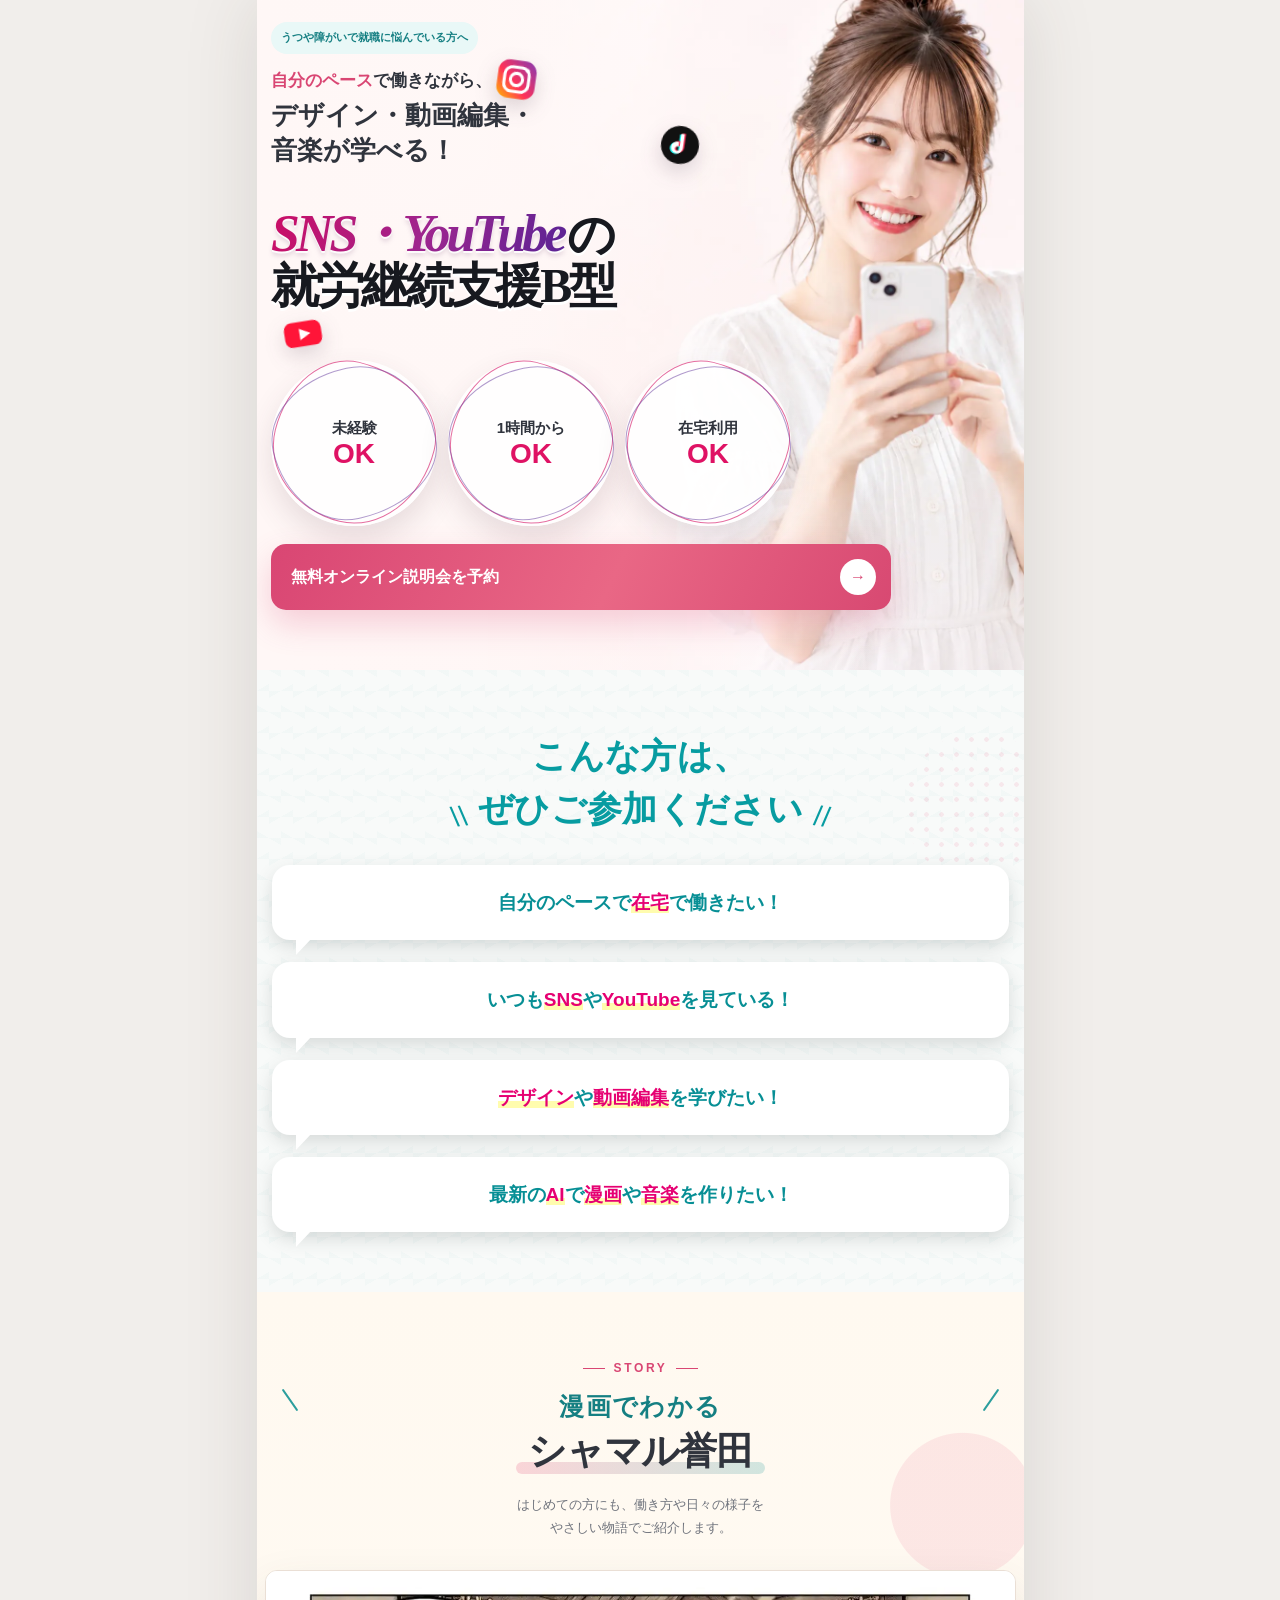
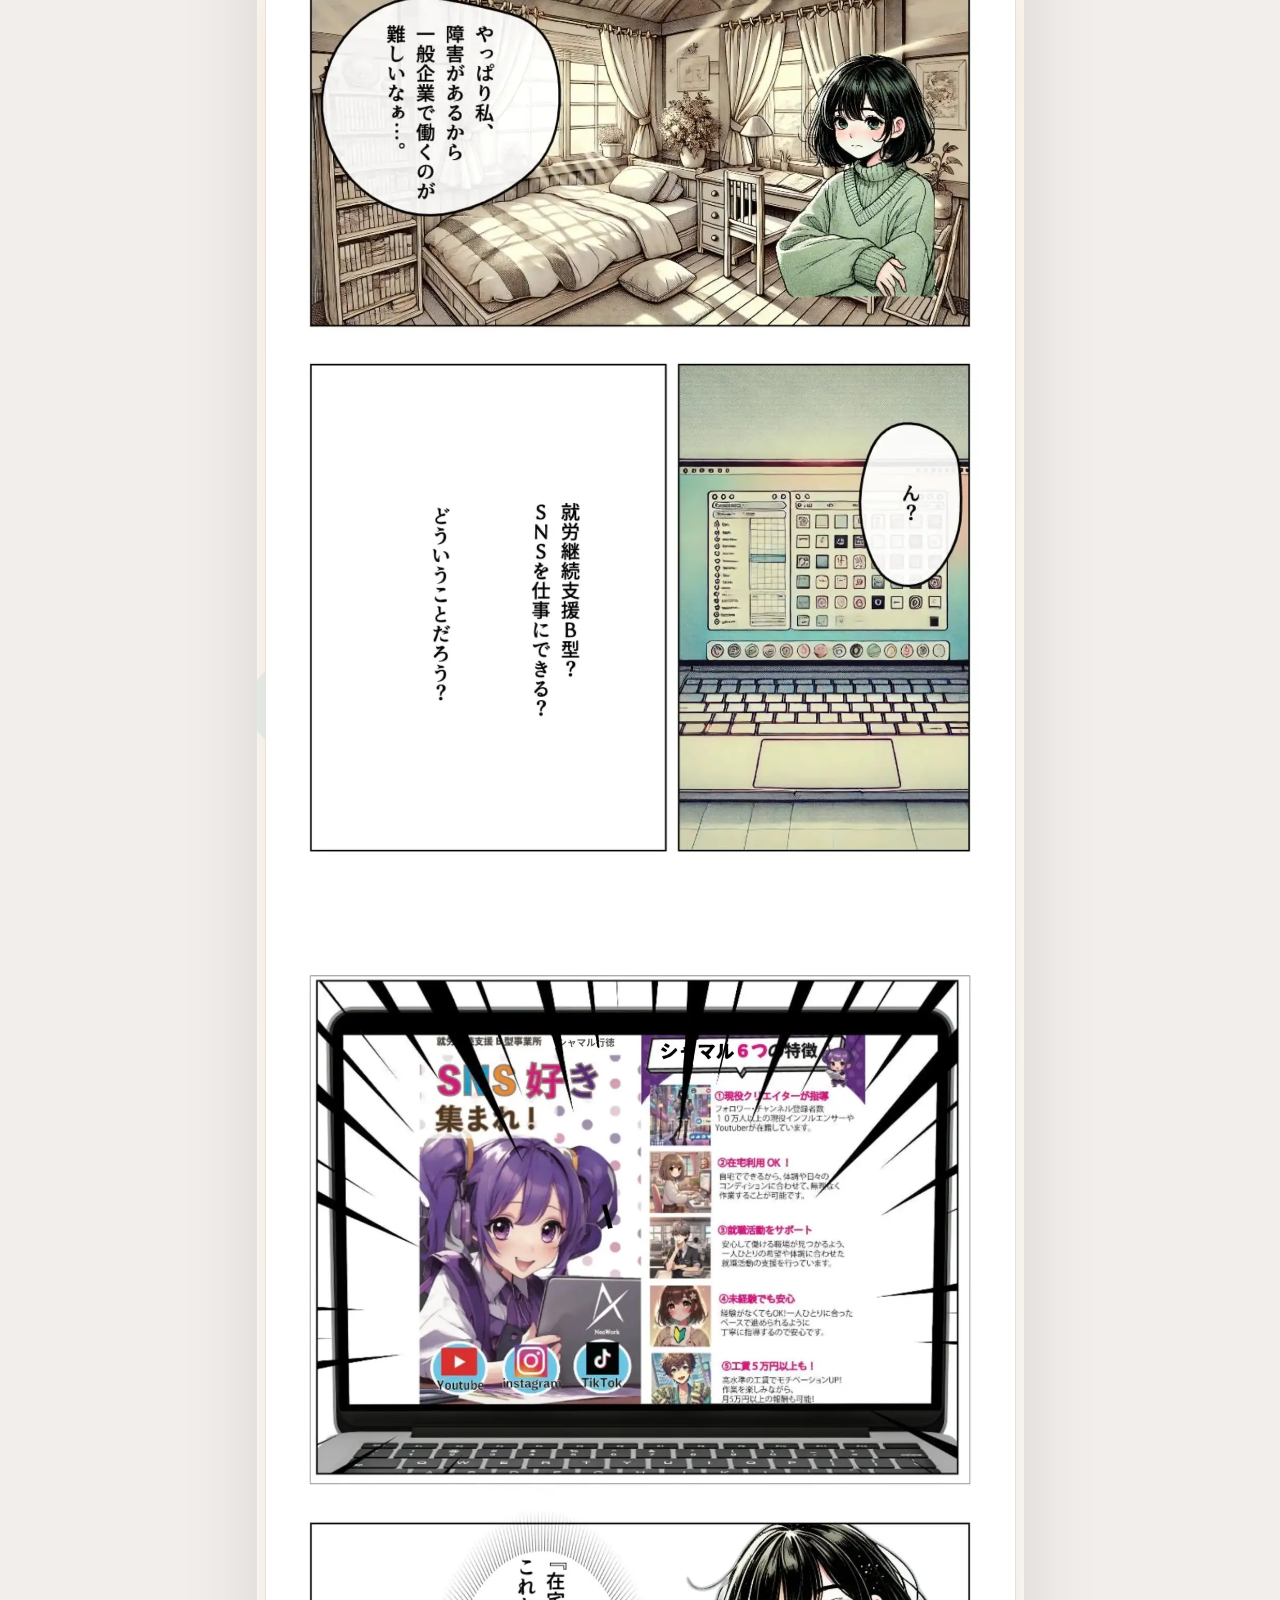
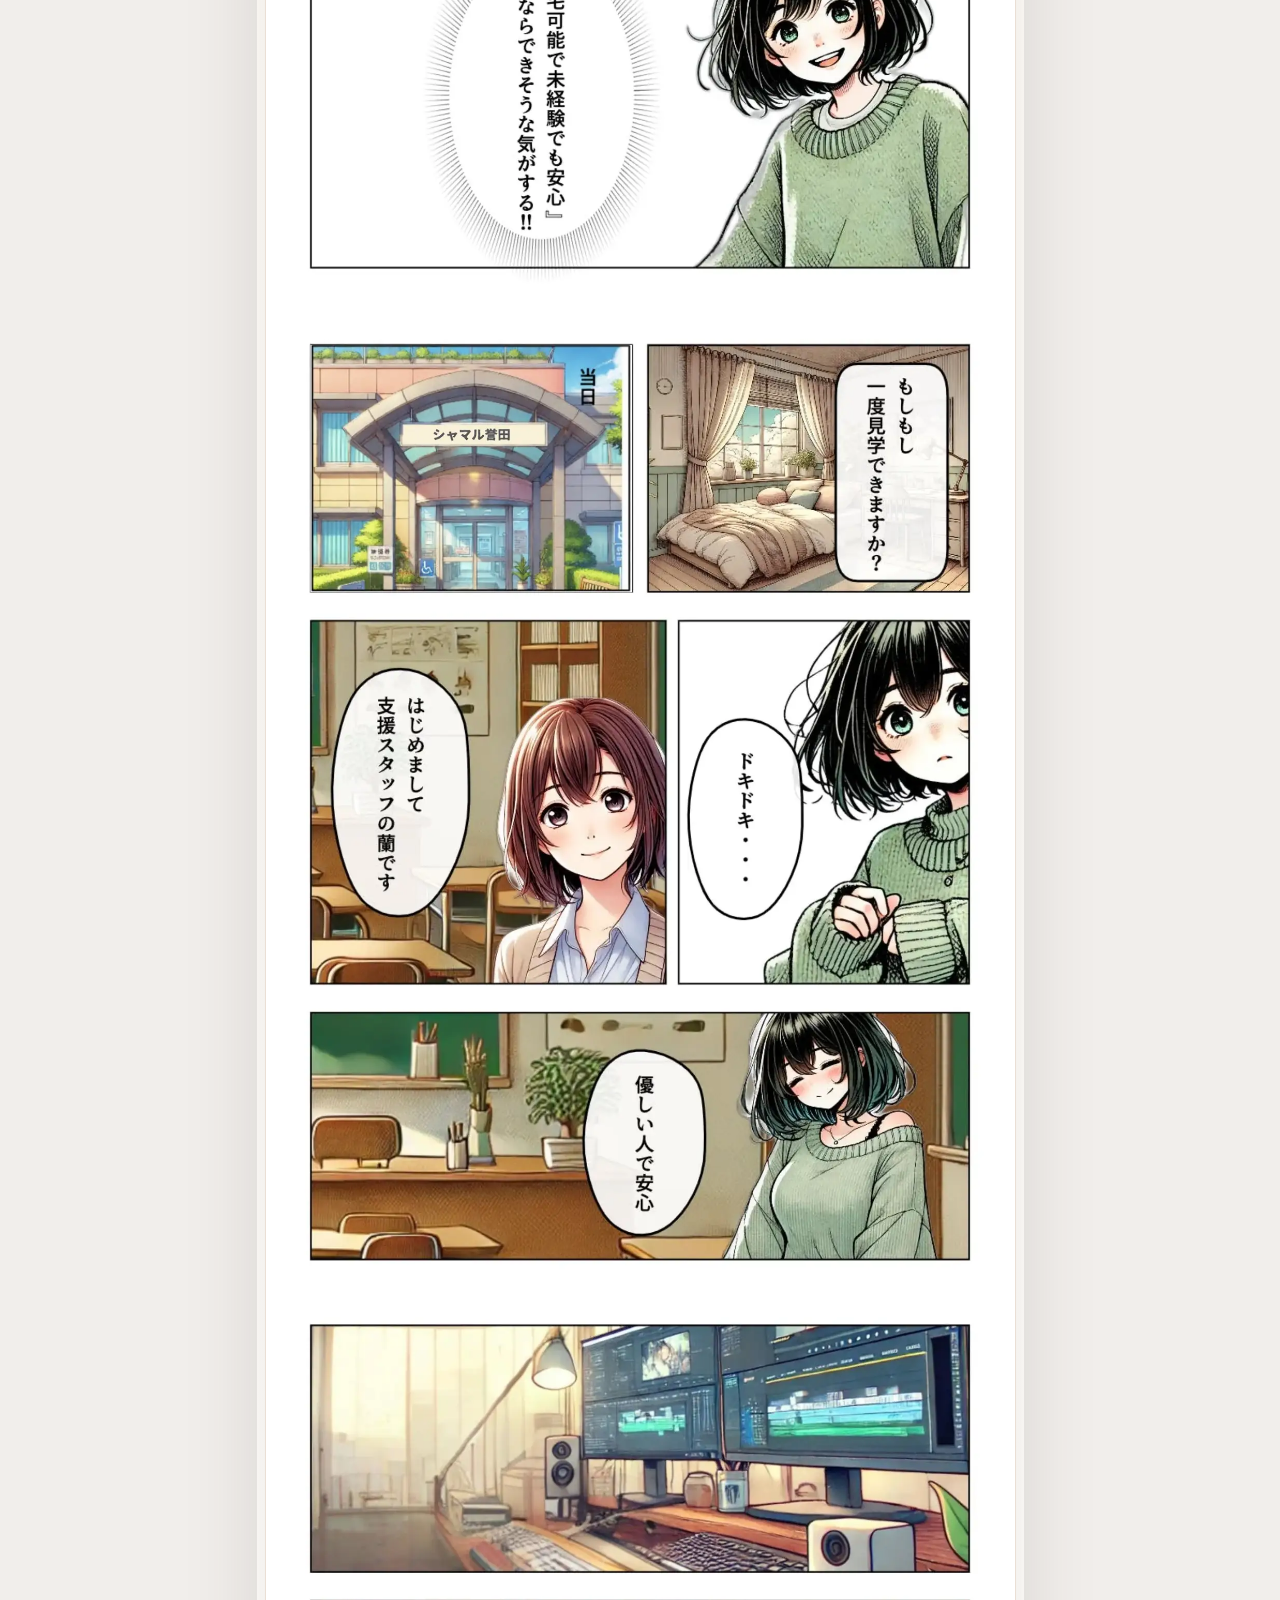
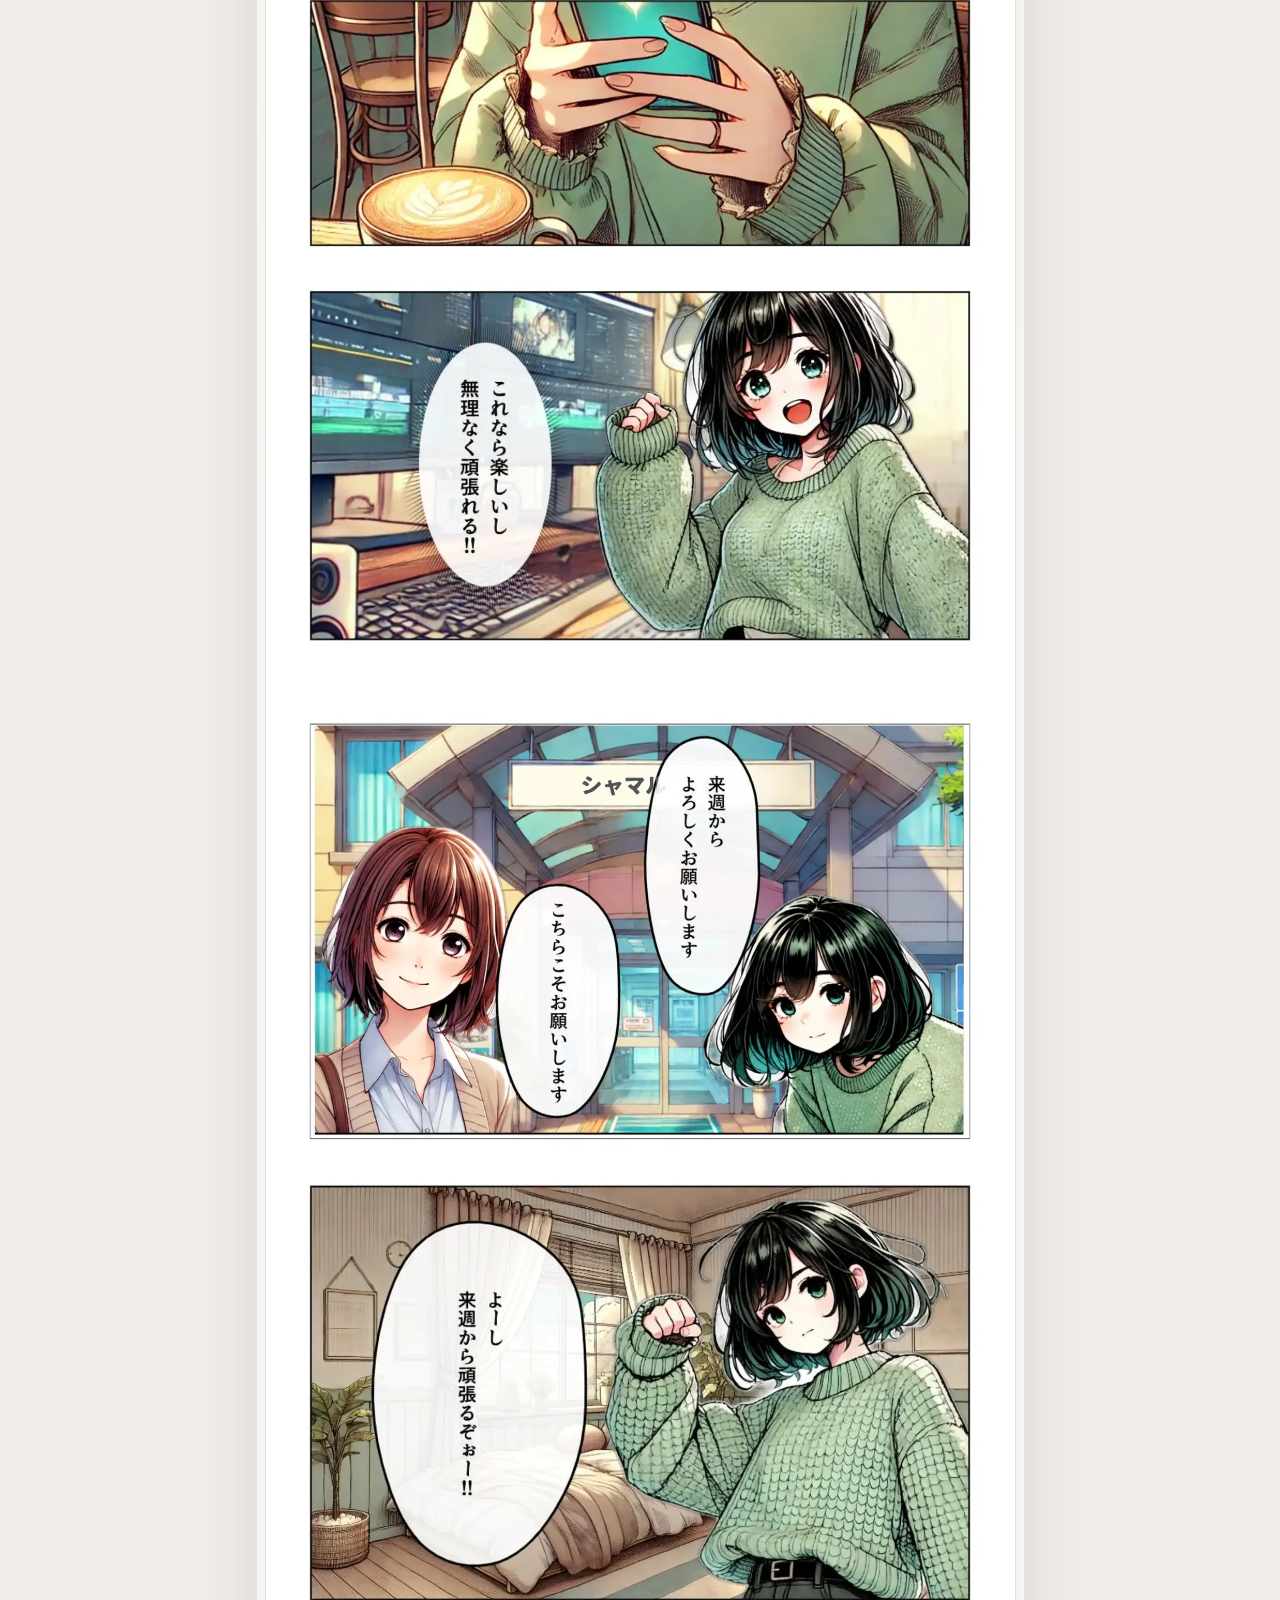
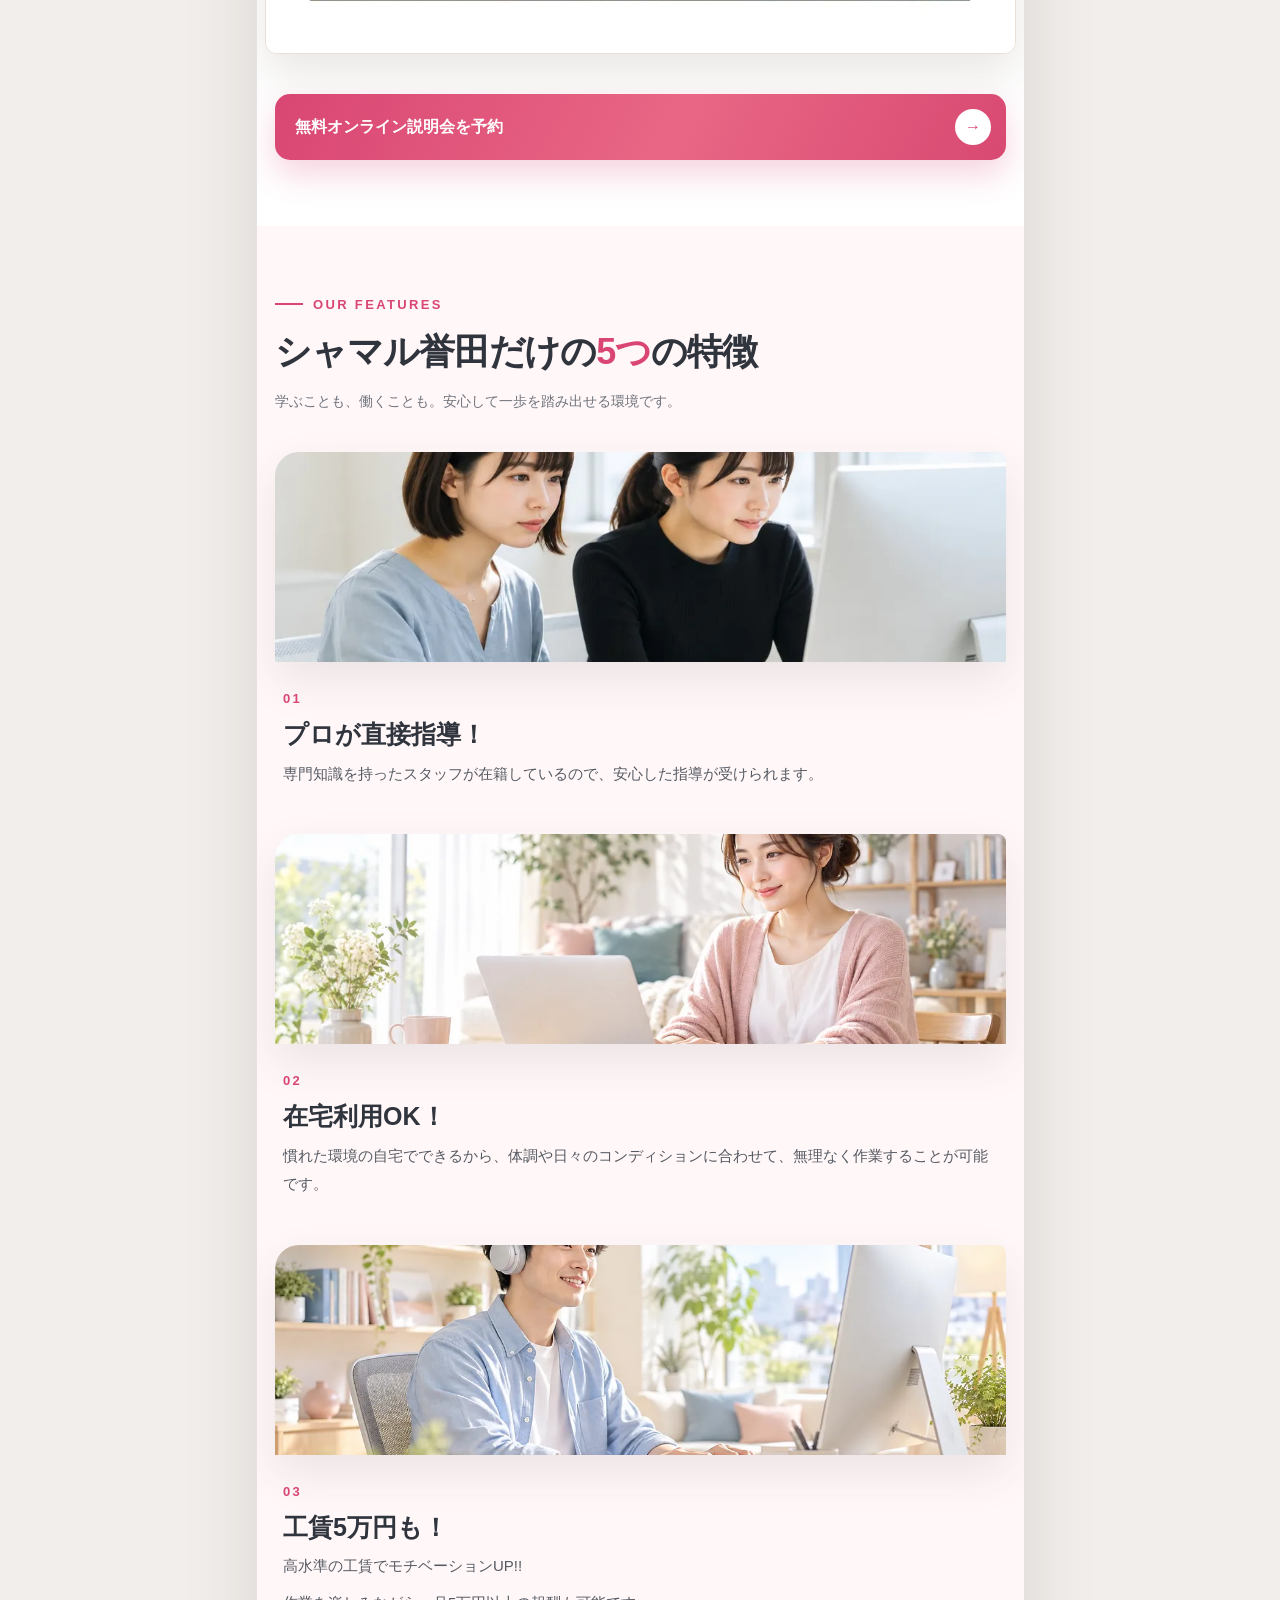
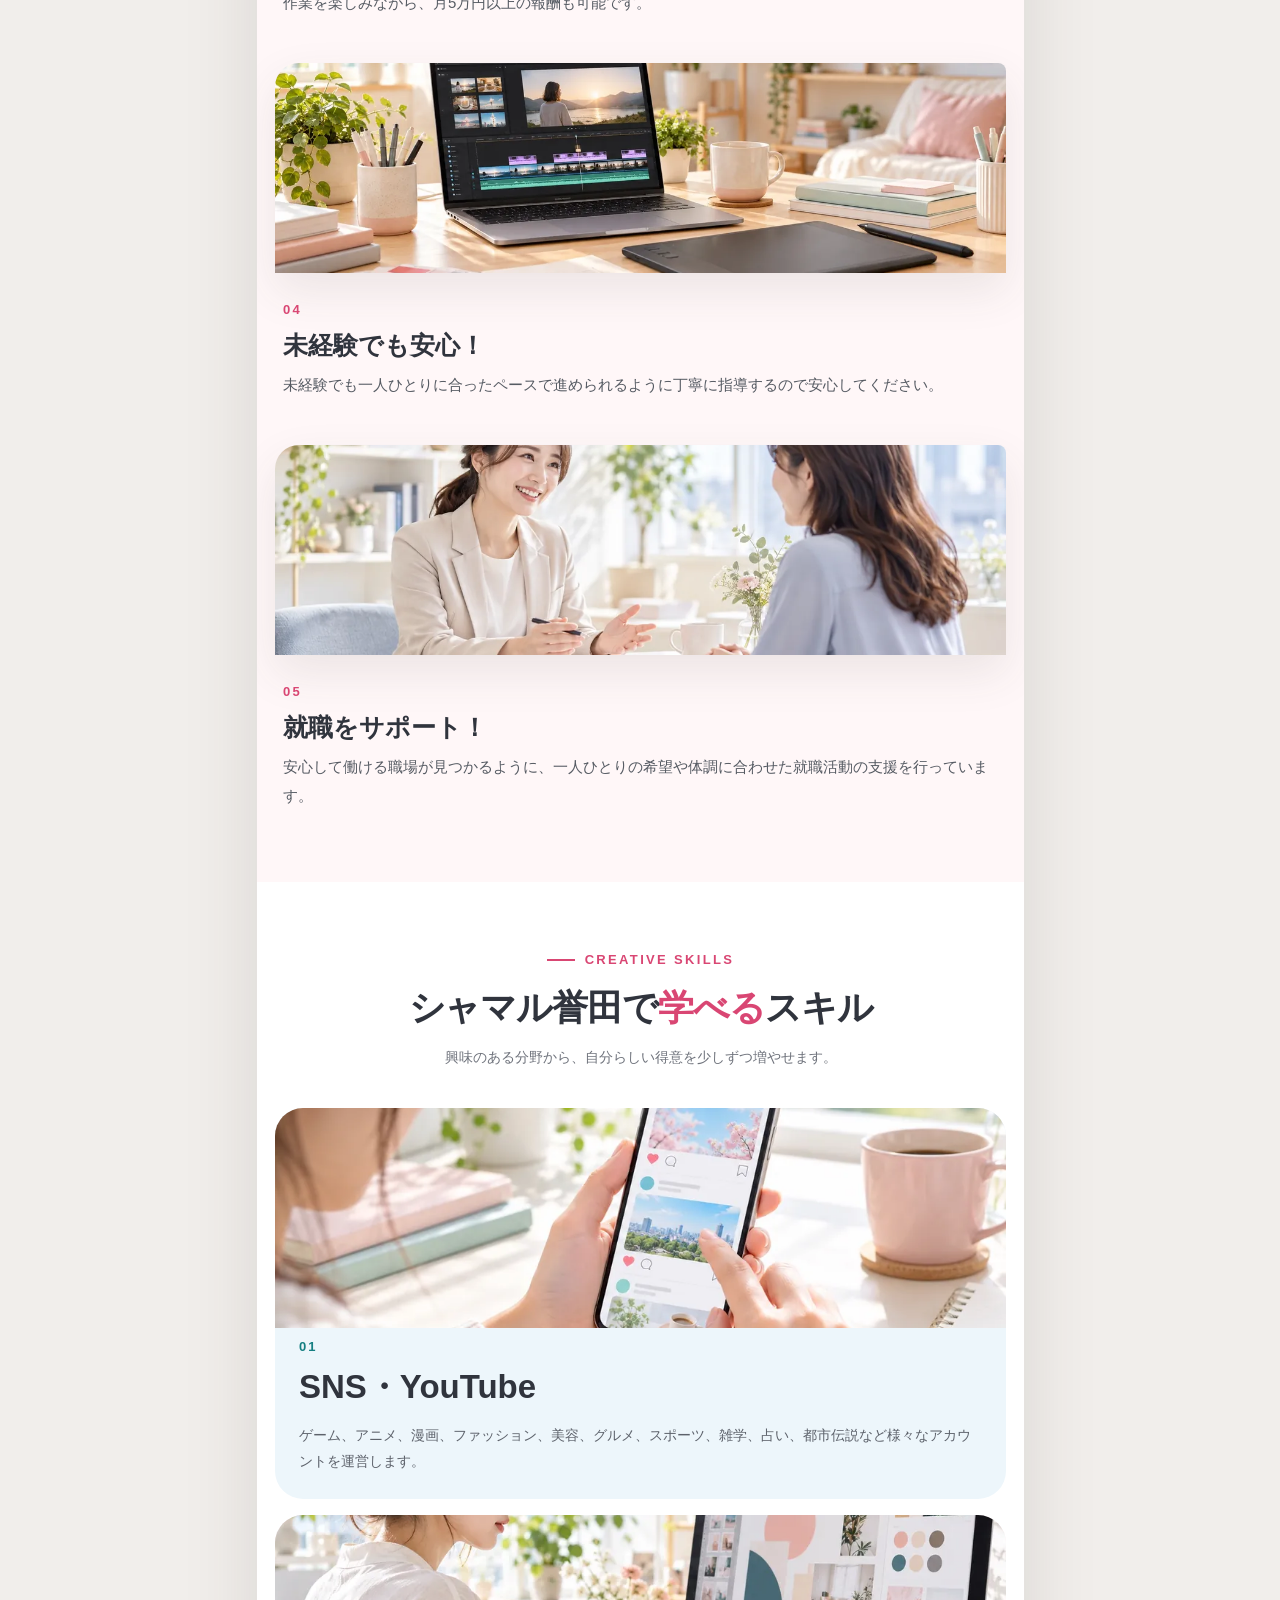
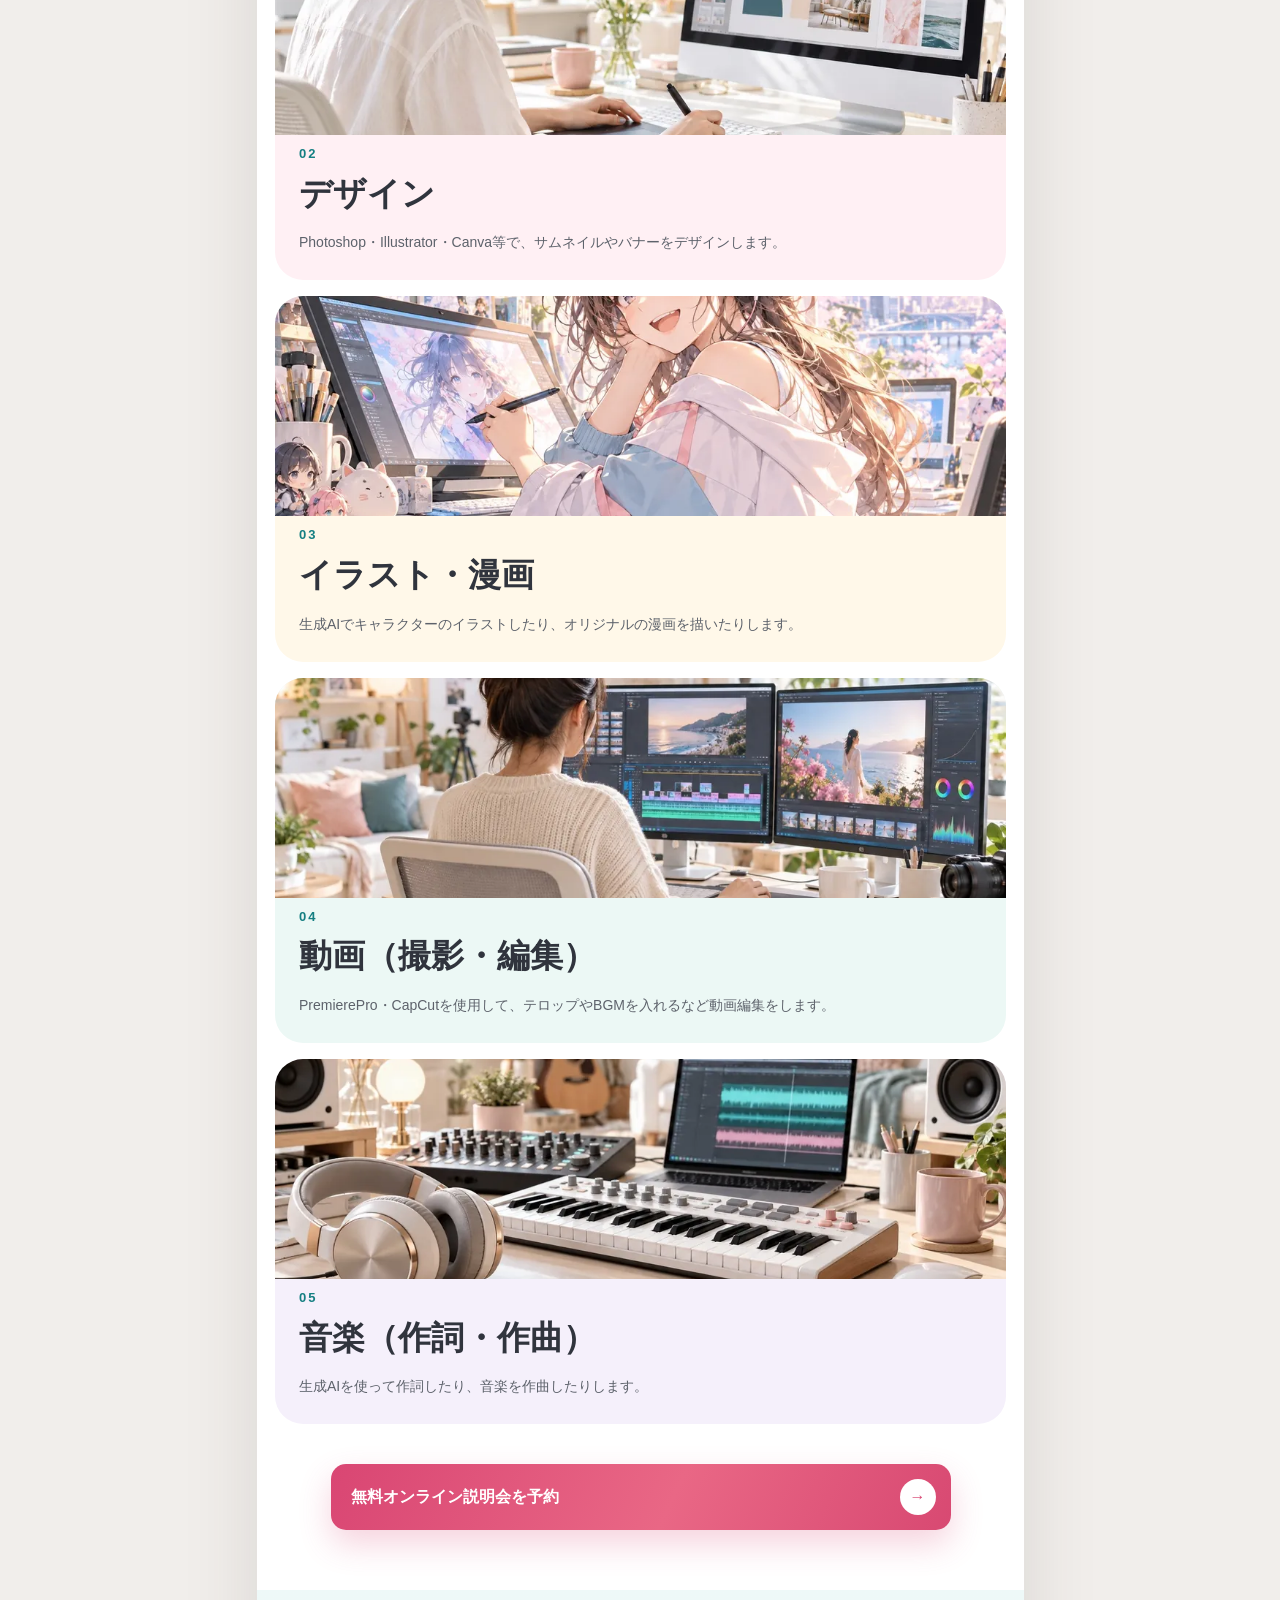
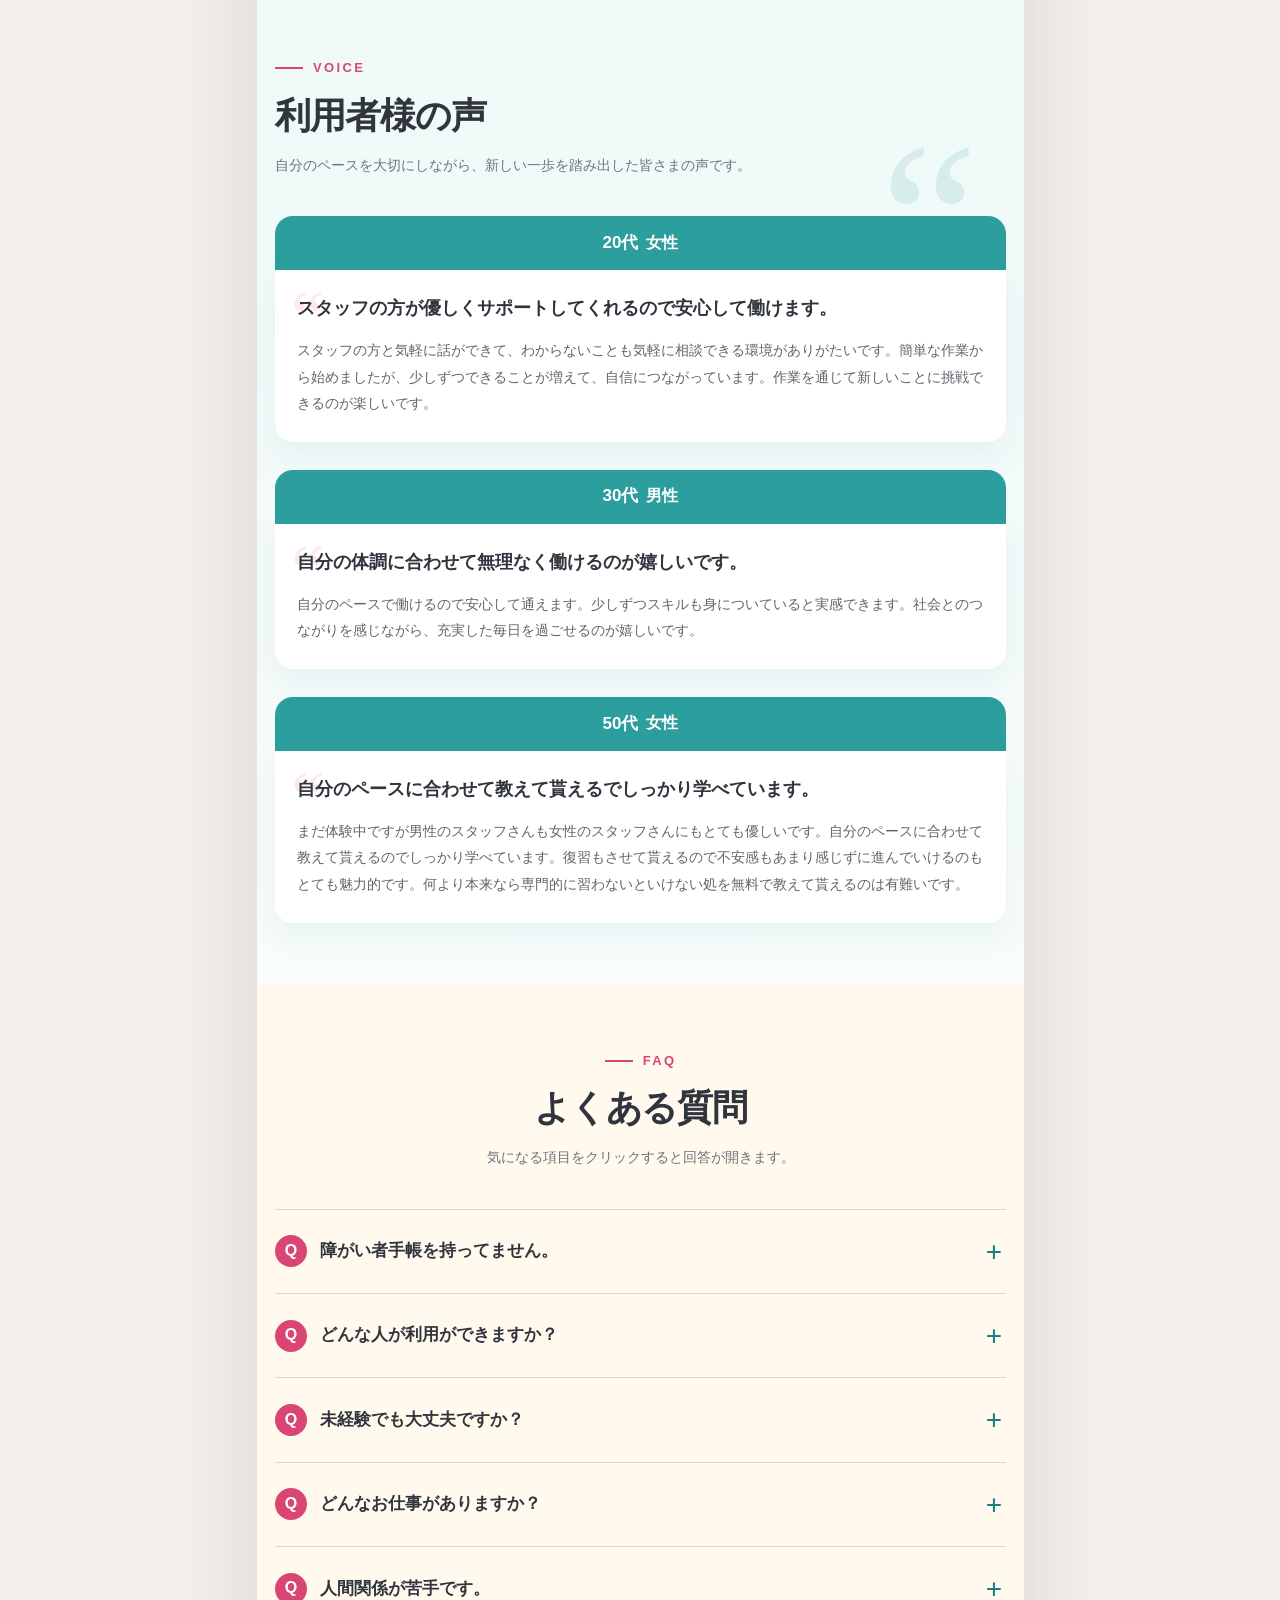
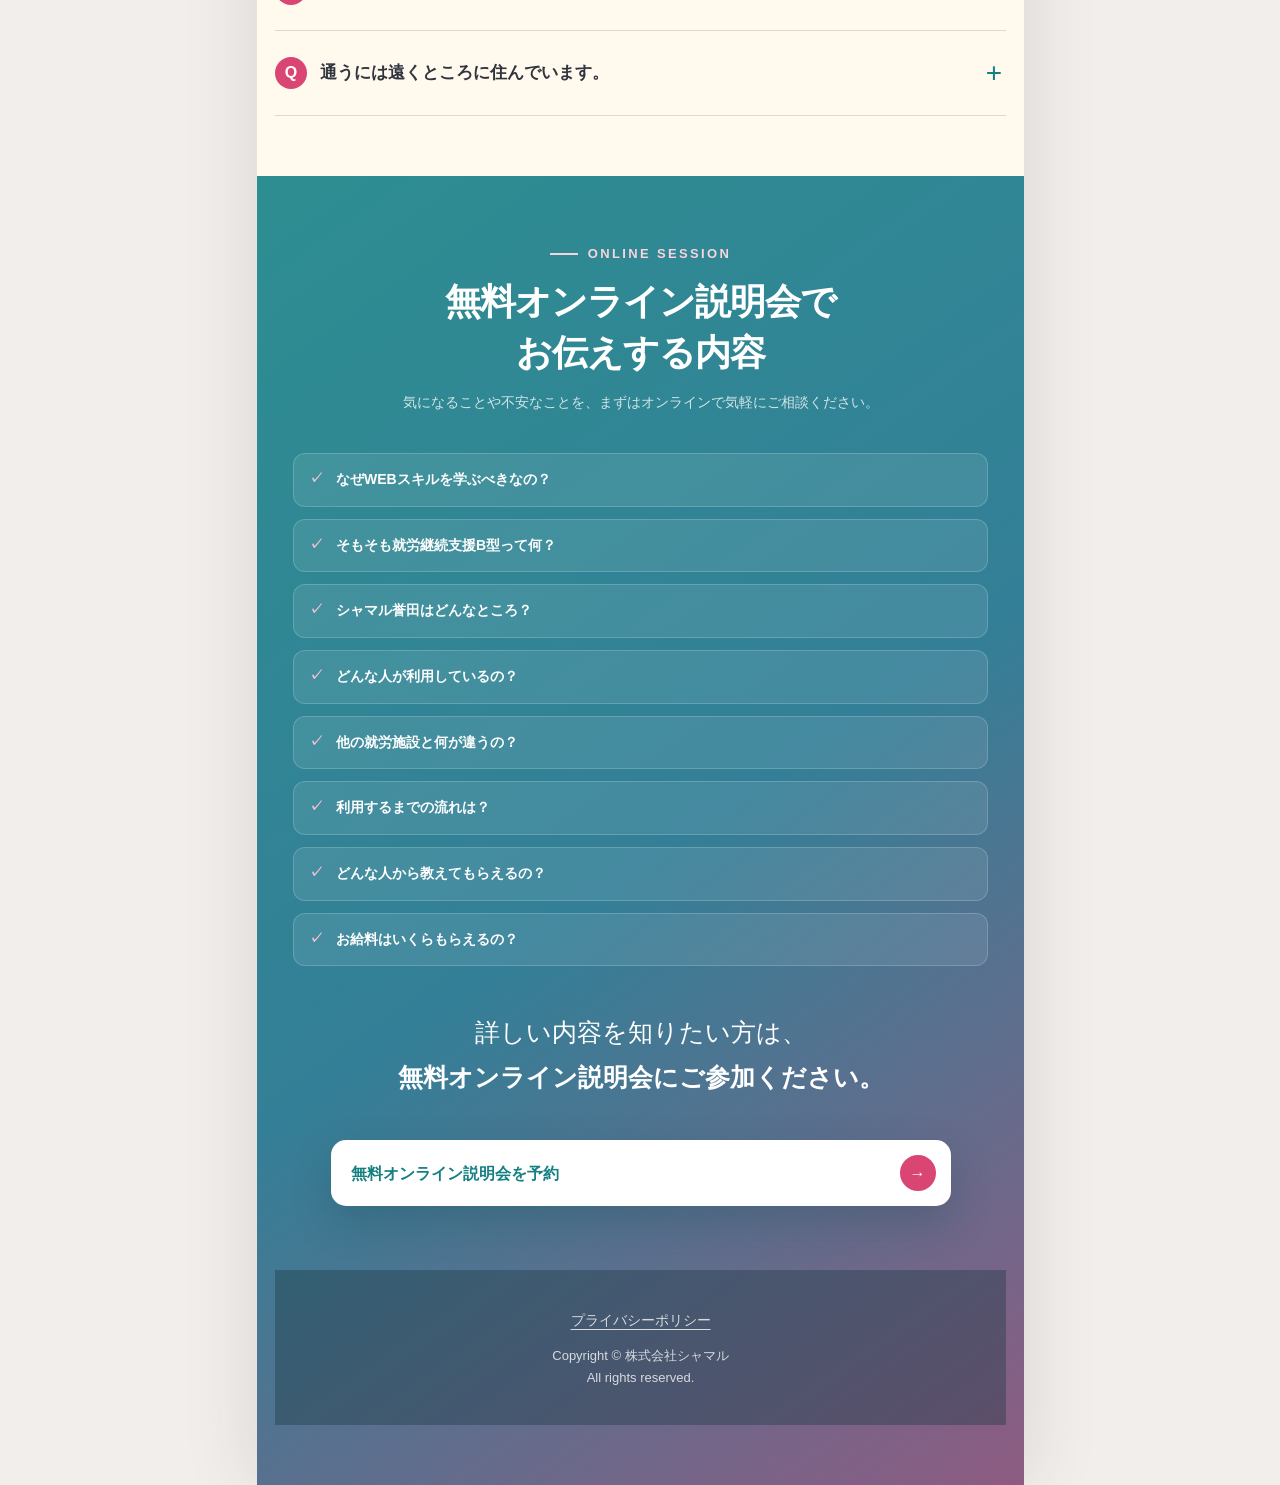
==== index.html @ f1b80a61 "Fix LP width for mobile-first display" ====
<!doctype html>
<html lang="ja">
  <head>
    <meta charset="UTF-8" />
    <meta name="viewport" content="width=device-width, initial-scale=1" />
    <meta name="description" content="SNS・YouTube専門の就労継続支援B型 シャマル誉田。デザイン・動画編集・音楽を、自分のペースで学びながら働けます。" />
    <meta name="theme-color" content="#fff8f5" />
    <title>シャマル誉田｜SNS・YouTube専門の就労継続支援B型</title>
    <link rel="stylesheet" href="style.css?v=20261030-2" />
  </head>
  <body>
    <main class="lp" aria-label="シャマル誉田 ランディングページ">
      <section class="hero" aria-labelledby="hero-title">
        <div class="hero__content">
          <p class="hero__eyebrow">うつや障がいで就職に悩んでいる方へ</p>
          <div class="hero__copy"><p><strong>自分のペース</strong>で働きながら、</p><h1 id="hero-title">デザイン・動画編集・<br class="mobile-break" />音楽が学べる！</h1></div>
          <p class="hero__service"><span>SNS・YouTube</span>の<br />就労継続支援B型</p>
          <div class="hero__labels" aria-label="利用の特徴"><span>未経験 <strong>OK</strong></span><span>1時間から <strong>OK</strong></span><span>在宅利用 <strong>OK</strong></span></div>
          <a class="cta-button cta-button--hero" href="https://timerex.net/s/shamaru_4b67/d1ec0ae7/"><span>無料オンライン説明会を予約</span><span aria-hidden="true">→</span></a>
        </div>
        <div class="hero__photo" role="img" aria-label="スマートフォンを持って笑顔で働く女性"></div>
        <div class="hero__socials" aria-hidden="true">
          <span class="hero__social-icon hero__social-icon--instagram">
            <svg viewBox="0 0 64 64" role="img">
              <defs><linearGradient id="instagram-gradient" x1="8" y1="58" x2="58" y2="7" gradientUnits="userSpaceOnUse"><stop stop-color="#ffb800"/><stop offset=".42" stop-color="#ff3158"/><stop offset="1" stop-color="#833ab4"/></linearGradient></defs>
              <rect x="7" y="7" width="50" height="50" rx="15" fill="url(#instagram-gradient)"/>
              <rect x="16" y="16" width="32" height="32" rx="10" fill="none" stroke="#fff" stroke-width="4"/>
              <circle cx="32" cy="32" r="8" fill="none" stroke="#fff" stroke-width="4"/>
              <circle cx="45" cy="19" r="2.8" fill="#fff"/>
            </svg>
          </span>
          <span class="hero__social-icon hero__social-icon--youtube">
            <svg viewBox="0 0 64 64" role="img"><rect x="5" y="14" width="54" height="36" rx="11" fill="#ff1538"/><path d="M27 23.5 43 32 27 40.5Z" fill="#fff"/></svg>
          </span>
          <span class="hero__social-icon hero__social-icon--tiktok">
            <svg viewBox="0 0 64 64" role="img"><circle cx="32" cy="32" r="29" fill="#111"/><path d="M37 15v21.5a9 9 0 1 1-7-8.8V35a3.5 3.5 0 1 0 2 3.2V15z" fill="#25f4ee" transform="translate(-2 1)"/><path d="M37 15v21.5a9 9 0 1 1-7-8.8V35a3.5 3.5 0 1 0 2 3.2V15z" fill="#fe2c55" transform="translate(2 -1)"/><path d="M37 15v21.5a9 9 0 1 1-7-8.8V35a3.5 3.5 0 1 0 2 3.2V15z" fill="#fff"/></svg>
          </span>
        </div>
      </section>

      <section class="needs section" aria-labelledby="needs-title">
        <div class="section-heading section-heading--center"><span class="section-heading__en">FOR YOU</span><h2 id="needs-title">こんな方は、<br />ぜひご参加ください</h2><p>好きなことや興味を、無理のない働き方につなげてみませんか。</p></div>
        <ol class="needs__list">
          <li><span class="needs__number">01</span><p>自分のペースで<br /><strong>在宅</strong>で働きたい！</p></li>
          <li><span class="needs__number">02</span><p>いつも<strong>SNS</strong>や<strong>YouTube</strong>を見ている！</p></li>
          <li><span class="needs__number">03</span><p><strong>デザイン</strong>や<strong>動画編集</strong>を学びたい！</p></li>
          <li><span class="needs__number">04</span><p>最新の<strong>AI</strong>で<strong>漫画</strong>や<strong>音楽</strong>を作りたい！</p></li>
        </ol>
      </section>

      <section class="comic" aria-labelledby="comic-title">
        <div class="comic__heading">
          <span class="comic__eyebrow">STORY</span>
          <h2 id="comic-title"><span>漫画でわかる</span><strong>シャマル誉田</strong></h2>
          <p>はじめての方にも、働き方や日々の様子を<br />やさしい物語でご紹介します。</p>
        </div>
        <div class="comic__frame">
          <img class="comic__base" src="img/comic-lp-optimized-20261030.webp" alt="在宅でSNSの仕事を知った女性がシャマル誉田を見学し、動画編集などの仕事に前向きに取り組むまでを描いた漫画。" width="1448" height="9439" loading="lazy" />
        </div>
        <a class="cta-button comic__button" href="https://timerex.net/s/shamaru_4b67/d1ec0ae7/"><span>無料オンライン説明会を予約</span><span aria-hidden="true">→</span></a>
      </section>

      <section id="features" class="features section" aria-labelledby="features-title">
        <div class="section-heading"><span class="section-heading__en">OUR FEATURES</span><h2 id="features-title">シャマル誉田だけの<span>5つ</span>の特徴</h2><p>学ぶことも、働くことも。安心して一歩を踏み出せる環境です。</p></div>
        <div class="features__list">
          <article class="feature-row"><div class="media-sprite media-sprite--feature-1" role="img" aria-label="スタッフからパソコン操作の指導を受ける様子"></div><div class="feature-row__body"><span>01</span><h3>プロが直接指導！</h3><p>専門知識を持ったスタッフが在籍しているので、安心した指導が受けられます。</p></div></article>
          <article class="feature-row feature-row--reverse"><div class="media-sprite media-sprite--feature-2" role="img" aria-label="自宅でパソコン作業をする女性"></div><div class="feature-row__body"><span>02</span><h3>在宅利用OK！</h3><p>慣れた環境の自宅でできるから、体調や日々のコンディションに合わせて、無理なく作業することが可能です。</p></div></article>
          <article class="feature-row"><div class="media-sprite media-sprite--feature-3" role="img" aria-label="自宅でパソコン作業をする男性"></div><div class="feature-row__body"><span>03</span><h3>工賃5万円も！</h3><p>高水準の工賃でモチベーションUP!!</p><p>作業を楽しみながら、月5万円以上の報酬も可能です。</p></div></article>
          <article class="feature-row feature-row--reverse"><div class="media-sprite media-sprite--feature-4" role="img" aria-label="動画編集やデザインを学べる教材"></div><div class="feature-row__body"><span>04</span><h3>未経験でも安心！</h3><p>未経験でも一人ひとりに合ったペースで進められるように丁寧に指導するので安心してください。</p></div></article>
          <article class="feature-row"><div class="media-sprite media-sprite--feature-5" role="img" aria-label="就職活動について相談する様子"></div><div class="feature-row__body"><span>05</span><h3>就職をサポート！</h3><p>安心して働ける職場が見つかるように、一人ひとりの希望や体調に合わせた就職活動の支援を行っています。</p></div></article>
        </div>
      </section>

      <section class="skills section" aria-labelledby="skills-title">
        <div class="section-heading section-heading--center"><span class="section-heading__en">CREATIVE SKILLS</span><h2 id="skills-title">シャマル誉田で<span>学べる</span>スキル</h2><p>興味のある分野から、自分らしい得意を少しずつ増やせます。</p></div>
        <div class="skills__grid">
          <article class="skill-card skill-card--wide skill-card--blue"><div class="media-sprite media-sprite--skill-1" role="img" aria-label="SNSを操作するスマートフォン"></div><div><span>01</span><h3>SNS・YouTube</h3><p>ゲーム、アニメ、漫画、ファッション、美容、グルメ、スポーツ、雑学、占い、都市伝説など様々なアカウントを運営します。</p></div></article>
          <article class="skill-card skill-card--pink"><div class="media-sprite media-sprite--skill-2" role="img" aria-label="デザイン制作の作業画面"></div><div><span>02</span><h3>デザイン</h3><p>Photoshop・Illustrator・Canva等で、サムネイルやバナーをデザインします。</p></div></article>
          <article class="skill-card skill-card--cream"><div class="media-sprite media-sprite--skill-3" role="img" aria-label="生成AIで制作したキャラクターイラスト"></div><div><span>03</span><h3>イラスト・漫画</h3><p>生成AIでキャラクターのイラストしたり、オリジナルの漫画を描いたりします。</p></div></article>
          <article class="skill-card skill-card--mint"><div class="media-sprite media-sprite--skill-4" role="img" aria-label="動画編集ソフトの画面"></div><div><span>04</span><h3>動画（撮影・編集）</h3><p>PremierePro・CapCutを使用して、テロップやBGMを入れるなど動画編集をします。</p></div></article>
          <article class="skill-card skill-card--wide skill-card--lilac"><div class="media-sprite media-sprite--skill-5" role="img" aria-label="音楽制作に使うヘッドフォン"></div><div><span>05</span><h3>音楽（作詞・作曲）</h3><p>生成AIを使って作詞したり、音楽を作曲したりします。</p></div></article>
        </div>
        <a class="cta-button" href="https://timerex.net/s/shamaru_4b67/d1ec0ae7/"><span>無料オンライン説明会を予約</span><span aria-hidden="true">→</span></a>
      </section>

      <section class="voices section" aria-labelledby="voices-title">
        <div class="section-heading"><span class="section-heading__en">VOICE</span><h2 id="voices-title">利用者様の声</h2><p>自分のペースを大切にしながら、新しい一歩を踏み出した皆さまの声です。</p></div>
        <div class="voices__list">
          <figure class="voice"><div class="voice__meta"><span>20代</span><span>女性</span></div><blockquote><strong>スタッフの方が優しくサポートしてくれるので安心して働けます。</strong><p>スタッフの方と気軽に話ができて、わからないことも気軽に相談できる環境がありがたいです。簡単な作業から始めましたが、少しずつできることが増えて、自信につながっています。作業を通じて新しいことに挑戦できるのが楽しいです。</p></blockquote></figure>
          <figure class="voice voice--offset"><div class="voice__meta"><span>30代</span><span>男性</span></div><blockquote><strong>自分の体調に合わせて無理なく働けるのが嬉しいです。</strong><p>自分のペースで働けるので安心して通えます。少しずつスキルも身についていると実感できます。社会とのつながりを感じながら、充実した毎日を過ごせるのが嬉しいです。</p></blockquote></figure>
          <figure class="voice"><div class="voice__meta"><span>50代</span><span>女性</span></div><blockquote><strong>自分のペースに合わせて教えて貰えるでしっかり学べています。</strong><p>まだ体験中ですが男性のスタッフさんも女性のスタッフさんにもとても優しいです。自分のペースに合わせて教えて貰えるのでしっかり学べています。復習もさせて貰えるので不安感もあまり感じずに進んでいけるのもとても魅力的です。何より本来なら専門的に習わないといけない処を無料で教えて貰えるのは有難いです。</p></blockquote></figure>
        </div>
      </section>

      <section class="faq section" aria-labelledby="faq-title">
        <div class="section-heading section-heading--center"><span class="section-heading__en">FAQ</span><h2 id="faq-title">よくある質問</h2><p>気になる項目をクリックすると回答が開きます。</p></div>
        <div class="faq__list">
          <details><summary><span>Q</span>障がい者手帳を持ってません。</summary><div class="faq__answer"><span>A</span><p>障がい者手帳をお持ちでない方もご利用できます。お気軽にお問い合わせください。</p></div></details>
          <details><summary><span>Q</span>どんな人が利用ができますか？</summary><div class="faq__answer"><span>A</span><div><p>18歳以上の方で、以下いずれかの条件を満たす方が対象です。</p><ul><li>精神障がい（発達障がい、ADHD、統合失調症等）もしくは知的障がいの方</li><li>障害者総合支援法の対象疾病となっている難病等の方</li><li>心身の不調等で通院をされており、一般就労が難しい方</li></ul></div></div></details>
          <details><summary><span>Q</span>未経験でも大丈夫ですか？</summary><div class="faq__answer"><span>A</span><p>経験豊富なスタッフが指導しますので、未経験の方でもスキルを身に付けることが可能です。</p></div></details>
          <details><summary><span>Q</span>どんなお仕事がありますか？</summary><div class="faq__answer"><span>A</span><p>SNSやYouTubeに関連するお仕事になります。具体的には動画編集、デザインなどです。最近は生成AIを使ったお仕事も増えています。</p></div></details>
          <details><summary><span>Q</span>人間関係が苦手です。</summary><div class="faq__answer"><span>A</span><p>自分の心身の状態に合わせて、利用することが可能です。体調や環境へ慣れることを第一にして、最初は短い時間からの利用にするなどの調整をするもできます。</p></div></details>
          <details><summary><span>Q</span>通うには遠くところに住んでいます。</summary><div class="faq__answer"><span>A</span><p>在宅利用が可能なので、離れた場所に住んでいてもオンラインで利用可能です。</p></div></details>
        </div>
      </section>

      <section id="seminar" class="seminar section" aria-labelledby="seminar-title">
        <div class="seminar__inner">
          <div class="section-heading section-heading--seminar"><span class="section-heading__en">ONLINE SESSION</span><h2 id="seminar-title">無料オンライン説明会で<br />お伝えする内容</h2><p>気になることや不安なことを、まずはオンラインで気軽にご相談ください。</p></div>
          <ul class="seminar__topics"><li>なぜWEBスキルを学ぶべきなの？</li><li>そもそも就労継続支援B型って何？</li><li>シャマル誉田はどんなところ？</li><li>どんな人が利用しているの？</li><li>他の就労施設と何が違うの？</li><li>利用するまでの流れは？</li><li>どんな人から教えてもらえるの？</li><li>お給料はいくらもらえるの？</li></ul>
          <p class="seminar__lead">詳しい内容を知りたい方は、<br /><strong>無料オンライン説明会にご参加ください。</strong></p>
          <a class="cta-button cta-button--light" href="https://timerex.net/s/shamaru_4b67/d1ec0ae7/"><span>無料オンライン説明会を予約</span><span aria-hidden="true">→</span></a>
        </div>
        <footer class="footer"><a href="privacy-policy/">プライバシーポリシー</a><p>Copyright © 株式会社シャマル<br />All rights reserved.</p></footer>
      </section>
    </main>
    <script>
      (() => {
        const queryParams = new URLSearchParams(window.location.search);
        const getCampaignValue = (parameterName, storageKey) => {
          if (queryParams.has(parameterName)) {
            const valueFromUrl = queryParams.get(parameterName);
            try { if (valueFromUrl) sessionStorage.setItem(storageKey, valueFromUrl); else sessionStorage.removeItem(storageKey); } catch (_) {}
            return valueFromUrl || null;
          }
          try { return sessionStorage.getItem(storageKey); } catch (_) { return null; }
        };
        const source = getCampaignValue("utm_source", "shamaru_utm_source");
        const content = getCampaignValue("utm_content", "shamaru_utm_content");
        const isMetaSource = source?.toLowerCase() === "meta";
        if (!isMetaSource && !content) return;
        document.querySelectorAll('a[href^="https://timerex.net/"]').forEach((link) => {
          const timerexUrl = new URL(link.href);
          if (isMetaSource) timerexUrl.searchParams.set("fp83awt485l7y", "Meta");
          if (content) timerexUrl.searchParams.set("am3si2410bh8u", content);
          link.href = timerexUrl.toString();
        });
      })();
    </script>
  </body>
</html>
---- style.css ----
:root {
  color-scheme: light;
  --page-width: 767px;
  --ink: #30343d;
  --muted: #6f737c;
  --pink: #e95f86;
  --pink-deep: #d94673;
  --pink-soft: #fff0f4;
  --teal: #2c9e9d;
  --teal-deep: #157f82;
  --teal-soft: #e9f8f7;
  --blue-soft: #edf6fb;
  --cream: #fff9ee;
  --line: #e8e1dc;
  --shadow: 0 18px 45px rgb(71 64 61 / 10%);
}

* { box-sizing: border-box; }

html { scroll-behavior: smooth; background: #f1eeeb; }

body {
  margin: 0;
  min-width: 320px;
  overflow-x: hidden;
  color: var(--ink);
  background: #f1eeeb;
  font-family: "Hiragino Kaku Gothic ProN", "Yu Gothic", Meiryo, sans-serif;
  line-height: 1.8;
}

img { max-width: 100%; }
a { color: inherit; }
.mobile-break { display: none; }
.sr-only { position: absolute; width: 1px; height: 1px; padding: 0; margin: -1px; overflow: hidden; clip: rect(0, 0, 0, 0); white-space: nowrap; border: 0; }

.lp {
  width: min(100%, var(--page-width));
  margin-inline: auto;
  overflow: hidden;
  background: #fff;
  box-shadow: 0 0 70px rgb(60 51 46 / 13%);
  container-type: inline-size;
  container-name: lp;
}

.section { padding: clamp(72px, 9vw, 112px) clamp(26px, 7vw, 82px); }

.section-heading { max-width: 760px; margin: 0 0 54px; }
.section-heading--center { margin-inline: auto; text-align: center; }
.section-heading__en {
  display: inline-flex;
  align-items: center;
  gap: 10px;
  margin-bottom: 10px;
  color: var(--pink-deep);
  font-size: 13px;
  font-weight: 800;
  letter-spacing: .18em;
}
.section-heading__en::before { width: 28px; height: 2px; background: currentColor; content: ""; }
.section-heading h2 {
  margin: 0;
  color: var(--ink);
  font-size: clamp(31px, 4.9vw, 55px);
  font-weight: 800;
  letter-spacing: -.03em;
  line-height: 1.35;
}
.section-heading h2 span { color: var(--pink-deep); }
.section-heading p { margin: 18px 0 0; color: var(--muted); font-size: clamp(15px, 1.8vw, 18px); }

.cta-button {
  position: relative;
  display: flex;
  align-items: center;
  justify-content: space-between;
  width: min(100%, 620px);
  min-height: 78px;
  padding: 18px 22px 18px 34px;
  margin: 56px auto 0;
  border-radius: 18px;
  color: #fff;
  background: linear-gradient(115deg, var(--pink-deep), #e96785 55%, #d84972);
  box-shadow: 0 14px 32px rgb(217 70 115 / 24%);
  font-size: clamp(17px, 2.4vw, 25px);
  font-weight: 800;
  line-height: 1.35;
  text-decoration: none;
  transform-origin: center;
  animation: cta-pulse 2s ease-in-out infinite;
}
.cta-button > span:last-child {
  display: grid;
  flex: 0 0 42px;
  width: 42px;
  height: 42px;
  margin-left: 16px;
  place-items: center;
  border-radius: 50%;
  color: var(--pink-deep);
  background: #fff;
}
.cta-button:hover { filter: brightness(1.05); }
.cta-button:focus-visible { outline: 4px solid #f0b617; outline-offset: 5px; }
@keyframes cta-pulse { 0%, 100% { transform: scale(1); } 50% { transform: scale(.94); } }

/* Hero */
.hero {
  position: relative;
  display: grid;
  grid-template-columns: 58% 42%;
  min-height: 760px;
  overflow: hidden;
  background:
    radial-gradient(circle at 20% 16%, rgb(255 255 255 / 95%) 0 95px, transparent 98px),
    linear-gradient(135deg, #fff 0%, #fff7f6 50%, #fce9ef 100%);
}
.hero::before {
  position: absolute;
  bottom: -110px;
  left: -90px;
  width: 310px;
  height: 310px;
  border: 45px solid rgb(44 158 157 / 8%);
  border-radius: 50%;
  content: "";
}
.hero__content { position: relative; z-index: 2; padding: 68px 16px 54px clamp(30px, 6.5vw, 78px); }
.hero__eyebrow {
  display: inline-block;
  margin: 0 0 30px;
  padding: 8px 16px;
  border-radius: 999px;
  color: var(--teal-deep);
  background: var(--teal-soft);
  font-size: clamp(14px, 1.8vw, 18px);
  font-weight: 700;
}
.hero__copy p { margin: 0 0 8px; font-size: clamp(23px, 3.2vw, 38px); font-weight: 700; line-height: 1.45; }
.hero__copy p strong { color: var(--pink-deep); }
.hero h1 { margin: 0; font-size: clamp(28px, 4.1vw, 48px); font-weight: 900; line-height: 1.35; }
.hero__service {
  position: relative;
  z-index: 4;
  width: min(700px, 112%);
  margin: 28px 0 32px;
  color: #17191f;
  font-family: "Yu Mincho", "Hiragino Mincho ProN", serif;
  font-size: clamp(38px, 5.5vw, 66px);
  font-weight: 900;
  letter-spacing: -.065em;
  line-height: 1.08;
  text-shadow: 0 3px 0 rgb(255 255 255 / 92%);
}
.hero__service span {
  display: inline-block;
  padding-right: .12em;
  margin-right: -.06em;
  color: transparent;
  background: linear-gradient(110deg, #c90f67 3%, #9d258f 52%, #572395 100%);
  -webkit-background-clip: text;
  background-clip: text;
  -webkit-text-fill-color: transparent;
  font-family: Georgia, "Times New Roman", serif;
  font-size: 1.08em;
  font-style: italic;
  letter-spacing: -.075em;
  text-shadow: none;
  filter: drop-shadow(0 2px 0 rgb(255 255 255 / 88%)) drop-shadow(0 3px 2px rgb(85 36 91 / 14%));
}
.hero__labels {
  position: relative;
  z-index: 4;
  display: grid;
  grid-template-columns: repeat(3, minmax(132px, 164px));
  justify-content: start;
  gap: 14px;
}
.hero__labels span {
  position: relative;
  display: grid;
  aspect-ratio: 1;
  min-width: 0;
  padding: 18px 9px;
  place-content: center;
  border: 0;
  border-radius: 50%;
  background: rgb(255 255 255 / 94%);
  box-shadow: 0 14px 30px rgb(82 56 71 / 14%);
  font-size: 17px;
  font-weight: 800;
  line-height: 1.25;
  text-align: center;
  isolation: isolate;
}
.hero__labels span::before,
.hero__labels span::after {
  position: absolute;
  inset: 3px;
  border: 1.5px solid rgb(220 54 124 / 72%);
  border-radius: 41% 59% 47% 53% / 54% 42% 58% 46%;
  content: "";
  pointer-events: none;
  transform: rotate(14deg);
}
.hero__labels span::after {
  inset: 8px 2px;
  border-color: rgb(112 70 163 / 54%);
  border-radius: 55% 45% 57% 43% / 44% 56% 42% 58%;
  transform: rotate(-13deg);
}
.hero__labels strong { display: block; margin: 3px 0 0; color: #df1264; font-size: 31px; line-height: 1; }
.cta-button--hero { margin: 34px 0 0; }
.hero__photo {
  position: relative;
  z-index: 1;
  min-height: 760px;
  overflow: hidden;
  border-radius: 0 0 0 110px;
  background-image: linear-gradient(180deg, transparent 70%, rgb(255 240 244 / 35%)), url("img/hero-woman-clean-optimized.webp");
  background-repeat: no-repeat;
  background-position: center, 61% center;
  background-size: cover, cover;
}
.hero__photo::after {
  position: absolute;
  right: 28px;
  bottom: 36px;
  width: 120px;
  height: 120px;
  border: 1px solid rgb(255 255 255 / 65%);
  border-radius: 50%;
  box-shadow: 0 0 0 20px rgb(255 255 255 / 13%);
  content: "";
}
.hero__socials { position: absolute; inset: 0; z-index: 5; pointer-events: none; }
.hero__social-icon { position: absolute; display: block; width: 72px; filter: drop-shadow(0 8px 10px rgb(72 50 68 / 19%)); }
.hero__social-icon svg { display: block; width: 100%; height: auto; }
.hero__social-icon--instagram { top: 84px; left: clamp(420px, 40%, 470px); width: 54px; transform: rotate(8deg); }
.hero__social-icon--youtube { top: 286px; left: clamp(295px, 33%, 380px); width: 64px; transform: rotate(-9deg); }
.hero__social-icon--tiktok { top: 190px; left: 58%; width: 50px; transform: rotate(8deg); }

/* Needs */
.needs {
  position: relative;
  background-color: #f8faf9;
  background-image:
    linear-gradient(30deg, rgb(44 158 157 / 2.8%) 12%, transparent 12.5%, transparent 87%, rgb(44 158 157 / 2.8%) 87.5%),
    linear-gradient(150deg, rgb(44 158 157 / 2.8%) 12%, transparent 12.5%, transparent 87%, rgb(44 158 157 / 2.8%) 87.5%);
  background-position: 0 0, 12px 21px;
  background-size: 24px 42px;
}
.needs::after {
  position: absolute;
  top: 62px;
  right: -30px;
  width: 150px;
  height: 150px;
  border-radius: 50%;
  background: radial-gradient(circle, rgb(233 95 134 / 12%) 2px, transparent 2.5px);
  background-size: 15px 15px;
  content: "";
}
.needs .section-heading { max-width: 920px; margin-bottom: 42px; }
.needs .section-heading__en,
.needs .section-heading p { display: none; }
.needs .section-heading h2 {
  position: relative;
  display: inline-block;
  padding: 0 86px;
  color: #079ca1;
  font-size: clamp(36px, 5.7vw, 64px);
  letter-spacing: .01em;
  line-height: 1.45;
}
.needs .section-heading h2::before,
.needs .section-heading h2::after {
  position: absolute;
  bottom: 4px;
  color: #079ca1;
  font-size: .8em;
  font-weight: 400;
  line-height: 1;
}
.needs .section-heading h2::before { left: 8px; content: "\\\\"; transform: rotate(-8deg); }
.needs .section-heading h2::after { right: 8px; content: "//"; transform: rotate(8deg); }
.needs__list { position: relative; z-index: 1; display: grid; max-width: 920px; padding: 0; margin: 0 auto; gap: 30px; list-style: none; }
.needs__list li {
  position: relative;
  display: block;
  align-items: center;
  min-height: 128px;
  padding: 31px 48px;
  border: 0;
  border-radius: 24px;
  background: #fff;
  box-shadow: 0 7px 18px rgb(60 72 72 / 17%);
}
.needs__list li::after {
  position: absolute;
  bottom: -22px;
  left: 34px;
  width: 0;
  height: 0;
  border-top: 24px solid #fff;
  border-right: 22px solid transparent;
  content: "";
}
.needs__list li:first-child { border-top: 0; }
.needs__list li:nth-child(even) { margin-left: 0; }
.needs__number { display: none; }
.needs__list p { margin: 0; color: #078f95; font-size: clamp(20px, 2.8vw, 30px); font-weight: 800; line-height: 1.65; text-align: center; }
.needs__list p br { display: none; }
.needs__list strong {
  color: #e60072;
  background: linear-gradient(transparent 68%, #fffcae 68%);
}

/* Comic */
.comic {
  position: relative;
  width: 100%;
  padding: clamp(64px, 9vw, 92px) 0 clamp(70px, 9vw, 96px);
  margin-inline: auto;
  overflow: hidden;
  background:
    radial-gradient(circle at 92% 4%, rgb(233 95 134 / 12%) 0 72px, transparent 73px),
    radial-gradient(circle at 5% 19%, rgb(44 158 157 / 10%) 0 45px, transparent 46px),
    linear-gradient(180deg, #fff9f0 0%, #fffdf9 34%, #fff 100%);
}
.comic__heading {
  position: relative;
  width: min(calc(100% - 48px), 620px);
  margin: 0 auto 42px;
  text-align: center;
}
.comic__heading::before,
.comic__heading::after {
  position: absolute;
  top: 58px;
  width: 36px;
  height: 2px;
  border-radius: 999px;
  background: var(--teal);
  content: "";
}
.comic__heading::before { left: 0; transform: rotate(55deg); }
.comic__heading::after { right: 0; transform: rotate(-55deg); }
.comic__eyebrow {
  display: inline-flex;
  align-items: center;
  gap: 9px;
  margin-bottom: 12px;
  color: var(--pink-deep);
  font-size: 12px;
  font-weight: 900;
  letter-spacing: .22em;
}
.comic__eyebrow::before,
.comic__eyebrow::after { width: 22px; height: 1px; background: currentColor; content: ""; }
.comic__heading h2 {
  display: flex;
  flex-direction: column;
  align-items: center;
  margin: 0;
  color: var(--ink);
  font-size: clamp(30px, 5.5vw, 48px);
  font-weight: 900;
  letter-spacing: -.03em;
  line-height: 1.25;
}
.comic__heading h2 span { color: var(--teal-deep); font-size: .65em; letter-spacing: .06em; }
.comic__heading h2 strong {
  position: relative;
  display: inline-block;
  margin-top: 5px;
  padding: 0 12px 4px;
  font-weight: 900;
  z-index: 0;
}
.comic__heading h2 strong::after {
  position: absolute;
  right: 0;
  bottom: 5px;
  left: 0;
  height: 12px;
  border-radius: 999px;
  background: linear-gradient(90deg, rgb(233 95 134 / 24%), rgb(44 158 157 / 22%));
  content: "";
  z-index: -1;
}
.comic__heading p { margin: 18px 0 0; color: var(--muted); font-size: 15px; line-height: 1.8; }
.comic__frame {
  position: relative;
  width: min(calc(100% - 28px), 724px);
  margin: 0 auto;
  overflow: hidden;
  border: 1px solid #eadfd5;
  border-radius: 22px;
  background: #fff;
  box-shadow: 0 20px 46px rgb(87 67 57 / 13%);
}
.comic__base { display: block; width: 100%; height: auto; margin: 0; }
.comic__button { width: min(calc(100% - 48px), 620px); }

/* Features */
.features { background: #fff7f8; }
.features .section-heading { max-width: 900px; }
.features .section-heading h2 span { white-space: nowrap; }
.features__list { display: grid; gap: 34px; }
.feature-row { display: grid; grid-template-columns: minmax(0, 1.05fr) minmax(0, .95fr); align-items: center; min-height: 260px; }
.feature-row--reverse { grid-template-columns: minmax(0, .95fr) minmax(0, 1.05fr); }
.feature-row--reverse .media-sprite { order: 2; }
.feature-row--reverse .feature-row__body { order: 1; padding-right: 48px; padding-left: 0; }
.feature-row__body { padding-left: 48px; }
.feature-row__body > span { color: var(--pink-deep); font-size: 13px; font-weight: 800; letter-spacing: .18em; }
.feature-row h3 { margin: 5px 0 16px; font-size: clamp(25px, 3.1vw, 36px); line-height: 1.35; }
.feature-row p { margin: 8px 0 0; color: #565b63; font-size: clamp(15px, 1.8vw, 18px); line-height: 1.9; }
.media-sprite { overflow: hidden; border-radius: 30px 8px 30px 8px; background-repeat: no-repeat; box-shadow: var(--shadow); }
.feature-row .media-sprite { min-height: 260px; }
.media-sprite--feature-1 { background: url("img/feature-direct-guidance-opt.webp") center 42% / cover no-repeat; }
.media-sprite--feature-2 { background: url("img/feature-home-opt.webp") center / cover no-repeat; }
.media-sprite--feature-3 { background: url("img/feature-wage-opt.webp") center / cover no-repeat; }
.media-sprite--feature-4 { background: url("img/feature-beginner-opt.webp") center / cover no-repeat; }
.media-sprite--feature-5 { background: url("img/feature-employment-opt.webp") center / cover no-repeat; }

/* Skills */
.skills { background: #fff; }
.skills__grid { display: grid; grid-template-columns: repeat(2, minmax(0, 1fr)); gap: 22px; }
.skill-card { display: grid; grid-template-rows: 220px auto; overflow: hidden; border-radius: 28px; background: var(--cream); }
.skill-card--wide { grid-column: 1 / -1; grid-template-columns: 46% 54%; grid-template-rows: none; min-height: 300px; }
.skill-card--wide:nth-of-type(5) { grid-template-columns: 54% 46%; }
.skill-card--wide:nth-of-type(5) .media-sprite { order: 2; }
.skill-card > div:last-child { padding: 30px; }
.skill-card > div > span { color: var(--teal-deep); font-size: 13px; font-weight: 800; letter-spacing: .16em; }
.skill-card h3 { margin: 4px 0 14px; font-size: clamp(23px, 3vw, 33px); line-height: 1.35; }
.skill-card p { margin: 0; color: #5d626b; font-size: 16px; line-height: 1.85; }
.skill-card .media-sprite { min-height: 220px; border-radius: 0; box-shadow: none; }
.skill-card--blue { background: var(--blue-soft); }
.skill-card--pink { background: #fff0f4; }
.skill-card--cream { background: #fff8e9; }
.skill-card--mint { background: #ecf8f5; }
.skill-card--lilac { background: #f5f0fb; }
.media-sprite--skill-1 { background: url("img/skill-sns-opt.webp") center / cover no-repeat; }
.media-sprite--skill-2 { background: url("img/skill-design-opt.webp") center / cover no-repeat; }
.media-sprite--skill-3 { background: url("img/skill-illustration-opt.webp") center / cover no-repeat; }
.media-sprite--skill-4 { background: url("img/skill-video-opt.webp") center / cover no-repeat; }
.media-sprite--skill-5 { background: url("img/skill-music-opt.webp") center / cover no-repeat; }

/* Voices */
.voices { position: relative; background: linear-gradient(180deg, #eef9f8, #f8fcfc); }
.voices::before { position: absolute; top: 120px; right: 6%; color: rgb(44 158 157 / 13%); font-family: Georgia, serif; font-size: 220px; line-height: 1; content: "“"; }
.voices__list { position: relative; z-index: 1; display: grid; gap: 28px; }
.voice { display: grid; grid-template-columns: 120px 1fr; max-width: 880px; padding: 0; margin: 0; }
.voice--offset { margin-left: auto; }
.voice__meta { display: flex; flex-direction: column; align-items: center; justify-content: center; min-height: 120px; border-radius: 24px 0 0 24px; color: #fff; background: var(--teal); font-weight: 700; }
.voice__meta span:first-child { font-size: 20px; }
.voice blockquote { position: relative; padding: 30px 34px; margin: 0; border-radius: 0 24px 24px 0; background: #fff; box-shadow: 0 12px 34px rgb(43 126 125 / 8%); }
.voice blockquote::before { position: absolute; top: 8px; left: 16px; color: rgb(233 95 134 / 14%); font-family: Georgia, serif; font-size: 75px; line-height: 1; content: "“"; }
.voice strong { position: relative; display: block; margin-bottom: 14px; font-size: clamp(18px, 2.4vw, 24px); line-height: 1.55; }
.voice p { margin: 0; color: #5f656b; font-size: 15px; line-height: 1.9; }

/* FAQ */
.faq { background: var(--cream); }
.faq__list { width: min(100%, 850px); margin: 0 auto; }
.faq details { border-bottom: 1px solid #ded7cf; }
.faq details:first-child { border-top: 1px solid #ded7cf; }
.faq summary { display: grid; grid-template-columns: 42px 1fr 30px; align-items: center; gap: 14px; padding: 24px 6px; font-size: clamp(17px, 2.1vw, 22px); font-weight: 700; line-height: 1.55; cursor: pointer; list-style: none; }
.faq summary::-webkit-details-marker { display: none; }
.faq summary > span,
.faq__answer > span { display: grid; width: 36px; height: 36px; place-items: center; border-radius: 50%; color: #fff; background: var(--pink-deep); font-size: 16px; }
.faq summary::after { color: var(--teal-deep); font-size: 28px; font-weight: 400; content: "+"; text-align: center; }
.faq details[open] summary::after { content: "−"; }
.faq__answer { display: grid; grid-template-columns: 42px 1fr; gap: 14px; padding: 0 6px 28px; color: #595e65; }
.faq__answer > span { background: var(--teal); }
.faq__answer p { margin: 3px 0 0; line-height: 1.85; }
.faq__answer ul { padding-left: 1.3em; margin: 8px 0 0; }
.faq__answer li::marker { color: var(--pink-deep); }

/* Seminar */
.seminar { padding-right: 0; padding-bottom: 0; padding-left: 0; color: #fff; background: linear-gradient(145deg, #2d8e91 0%, #337f97 52%, #b44c79 120%); }
.seminar__inner { padding: 0 clamp(26px, 7vw, 82px) 86px; }
.section-heading--seminar { margin-inline: auto; text-align: center; }
.section-heading--seminar .section-heading__en { color: #f9d3de; }
.section-heading--seminar h2 { color: #fff; }
.section-heading--seminar p { color: rgb(255 255 255 / 78%); }
.seminar__topics { display: grid; grid-template-columns: repeat(2, minmax(0, 1fr)); max-width: 880px; padding: 0; margin: 0 auto; gap: 12px; list-style: none; }
.seminar__topics li { position: relative; padding: 18px 18px 18px 48px; border: 1px solid rgb(255 255 255 / 18%); border-radius: 12px; background: rgb(255 255 255 / 9%); font-size: 16px; font-weight: 700; line-height: 1.55; }
.seminar__topics li::before { position: absolute; top: 17px; left: 18px; color: #f5c3d1; content: "✓"; }
.seminar__lead { margin: 44px 0 0; font-size: clamp(18px, 2.5vw, 25px); text-align: center; }
.seminar__lead strong { color: #fff; }
.cta-button--light { color: var(--teal-deep); background: #fff; box-shadow: 0 16px 40px rgb(13 65 74 / 24%); }
.cta-button--light > span:last-child { color: #fff; background: var(--pink-deep); }
.footer { padding: 36px 24px; color: rgb(255 255 255 / 78%); background: rgb(26 53 63 / 38%); text-align: center; }
.footer a { font-size: 14px; text-underline-offset: 4px; }
.footer p { margin: 10px 0 0; font-size: 13px; line-height: 1.7; }

@media (min-width: 781px) and (max-width: 1024px) {
  .hero__social-icon--youtube {
    top: calc(28vw + 173px);
    bottom: auto;
    left: 24px;
    width: 36px;
  }
}

@media (max-width: 767px) {
  html, body { background: #fff; }
  body { min-width: 0; }
  .lp { width: 100%; box-shadow: none; }
}

@container lp (max-width: 780px) {
  .section { padding: 60px 18px; }
  .section-heading { margin-bottom: 38px; }
  .section-heading h2 { font-size: clamp(27px, 7.7vw, 36px); line-height: 1.42; }
  .section-heading p { margin-top: 12px; font-size: 14px; }
  .mobile-break { display: initial; }
  .cta-button { min-height: 66px; padding: 14px 15px 14px 20px; margin-top: 40px; border-radius: 15px; font-size: 16px; }
  .cta-button > span:last-child { flex-basis: 36px; width: 36px; height: 36px; }

  .hero { display: block; min-height: 670px; padding-bottom: 0; }
  .hero__content { min-height: 670px; padding: 22px 14px 24px; }
  .hero__eyebrow { margin-bottom: 15px; padding: 6px 10px; font-size: 11px; }
  .hero__copy { width: 74%; }
  .hero__copy p { margin-bottom: 5px; font-size: 17px; line-height: 1.4; }
  .hero h1 { font-size: clamp(22px, 6.2vw, 26px); line-height: 1.38; }
  .hero__service { width: 84%; margin: 38px 0 50px; font-size: clamp(32px, 8.7vw, 48px); line-height: 1.03; }
  .hero__labels { width: calc(100vw - 28px); max-width: 520px; grid-template-columns: repeat(3, minmax(0, 1fr)); justify-content: center; gap: clamp(4px, 1.8vw, 11px); }
  .hero__labels span { min-width: 0; padding: 10px 2px; background: rgb(255 255 255 / 93%); font-size: clamp(11px, 2.6vw, 15px); }
  .hero__labels strong { margin-top: 2px; font-size: clamp(20px, 5vw, 28px); }
  .hero__photo {
    position: absolute;
    top: 0;
    right: 0;
    width: 100%;
    height: 670px;
    min-height: 0;
    border-radius: 0;
    background-position: center, right center;
    background-size: auto 100%, auto 100%;
  }
  .hero__photo::after {
    inset: 0;
    width: auto;
    height: auto;
    border: 0;
    border-radius: 0;
    background: linear-gradient(90deg, #fff7f6 0%, rgb(255 247 246 / 92%) 34%, rgb(255 247 246 / 22%) 66%, transparent 82%);
    box-shadow: none;
  }
  .hero__social-icon--instagram { top: 55px; right: auto; left: clamp(190px, 46vw, 235px); width: clamp(39px, 8.6vw, 49px); }
  .hero__social-icon--youtube { top: 312px; right: auto; bottom: auto; left: 24px; width: clamp(36px, 8vw, 44px); }
  .hero__social-icon--tiktok { top: 124px; right: auto; left: min(54vw, 402px); width: clamp(34px, 7.5vw, 42px); }
  .cta-button--hero { position: relative; z-index: 5; width: calc(100vw - 28px); max-width: 620px; margin-top: 18px; }

  .needs { padding-right: 15px; padding-left: 15px; }
  .needs .section-heading { margin-bottom: 30px; }
  .needs .section-heading h2 { padding: 0 27px; font-size: clamp(29px, 8.3vw, 35px); line-height: 1.5; }
  .needs .section-heading h2::before { left: 0; }
  .needs .section-heading h2::after { right: 0; }
  .needs__list { gap: 22px; }
  .needs__list li { min-height: 0; padding: 22px 15px; border-radius: 18px; }
  .needs__list li::after { bottom: -15px; left: 24px; border-top-width: 17px; border-right-width: 16px; }
  .needs__list p { font-size: clamp(16px, 4.6vw, 19px); line-height: 1.65; }
  .comic { width: 100%; padding: 58px 0 66px; }
  .comic__heading { width: calc(100% - 40px); margin-bottom: 30px; }
  .comic__heading::before,
  .comic__heading::after { top: 49px; width: 26px; }
  .comic__heading h2 { font-size: clamp(30px, 9vw, 38px); }
  .comic__heading p { margin-top: 14px; font-size: 13px; }
  .comic__frame { width: calc(100% - 16px); border-radius: 12px; }
  .comic__button { width: calc(100% - 36px); }

  .feature-row,
  .feature-row--reverse { display: grid; grid-template-columns: 1fr; gap: 0; }
  .feature-row--reverse .media-sprite,
  .feature-row--reverse .feature-row__body { order: initial; }
  .feature-row .media-sprite { min-height: 210px; border-radius: 24px 8px 0 0; }
  .feature-row__body,
  .feature-row--reverse .feature-row__body { padding: 22px 8px 12px; }
  .feature-row h3 { margin-bottom: 8px; font-size: 25px; }
  .feature-row p { font-size: 15px; }

  .skills__grid { grid-template-columns: 1fr; gap: 16px; }
  .skill-card,
  .skill-card--wide,
  .skill-card--wide:nth-of-type(5) { grid-column: auto; grid-template-columns: 1fr; grid-template-rows: 200px auto; min-height: 0; }
  .skill-card--wide:nth-of-type(5) .media-sprite { order: initial; }
  .skill-card > div:last-child { padding: 24px; }
  .skill-card p { font-size: 14px; }

  .voice,
  .voice--offset { grid-template-columns: 1fr; margin-left: 0; }
  .voice__meta { flex-direction: row; min-height: 54px; gap: 8px; border-radius: 18px 18px 0 0; }
  .voice__meta span:first-child { font-size: 17px; }
  .voice blockquote { padding: 25px 22px; border-radius: 0 0 18px 18px; }
  .voice strong { font-size: 18px; }
  .voice p { font-size: 14px; }

  .faq summary { grid-template-columns: 36px 1fr 24px; gap: 9px; padding: 20px 0; font-size: 17px; }
  .faq summary > span,
  .faq__answer > span { width: 32px; height: 32px; }
  .faq__answer { grid-template-columns: 36px 1fr; gap: 9px; padding: 0 0 22px; font-size: 14px; }

  .seminar__inner { padding: 0 18px 64px; }
  .seminar__topics { grid-template-columns: 1fr; }
  .seminar__topics li { padding: 15px 14px 15px 42px; font-size: 14px; }
  .seminar__topics li::before { top: 14px; left: 15px; }
}

@media (max-width: 420px) {
  .hero__social-icon--tiktok { top: 165px; left: 68vw; }
}

@media (max-width: 360px) {
  .section { padding-right: 15px; padding-left: 15px; }
  .comic { width: 100%; padding-right: 0; padding-left: 0; }
  .hero__content { padding-right: 11px; padding-left: 11px; }
  .hero__copy { width: 74%; }
  .hero__copy p { font-size: 16px; }
  .hero h1 { font-size: 21px; }
  .hero__service { width: 88%; font-size: 31px; }
  .hero__labels span { font-size: 10px; }
  .hero__labels strong { font-size: 19px; }
  .hero__social-icon--instagram { left: 190px; }
  .hero__social-icon--youtube { top: 312px; left: 20px; }
  .hero__social-icon--tiktok { top: 165px; right: auto; left: 68vw; }
  .cta-button { font-size: 15px; }
}

@media (prefers-reduced-motion: reduce) {
  html { scroll-behavior: auto; }
  .cta-button { animation: none; }
}
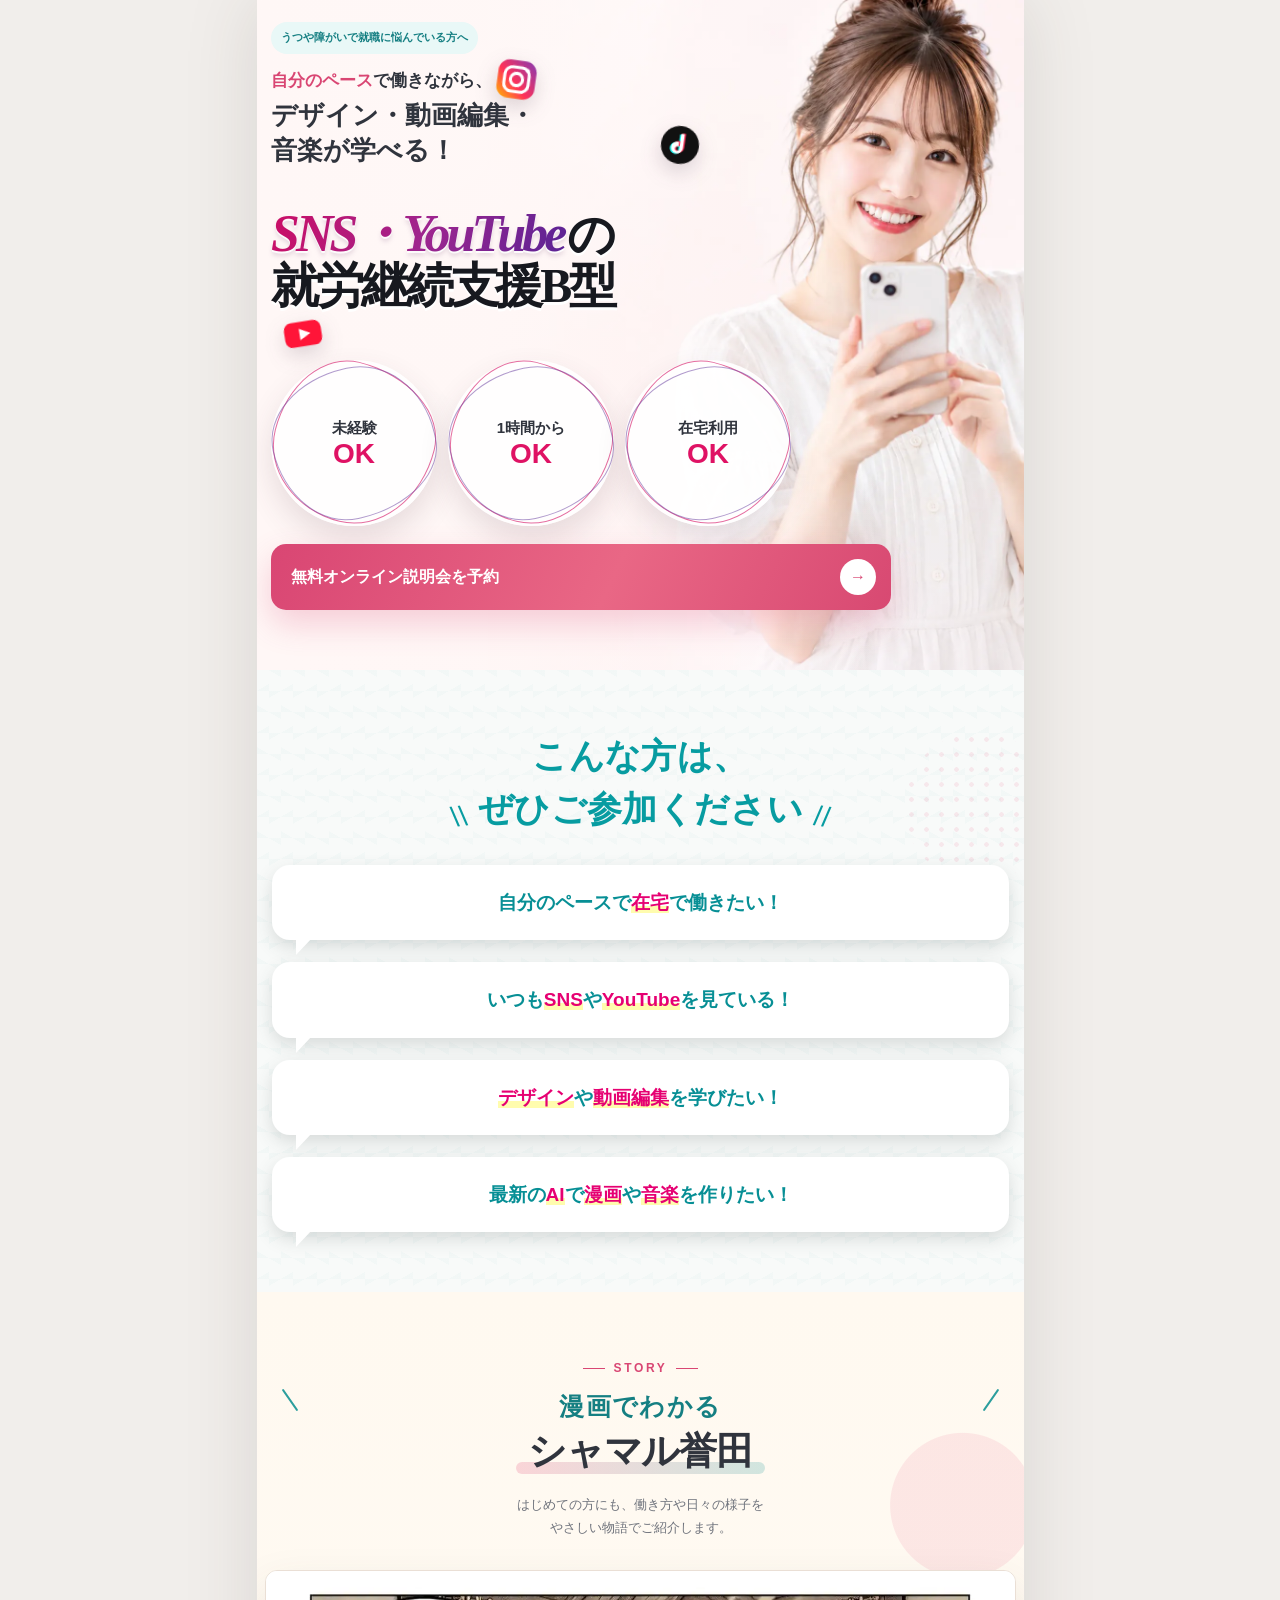
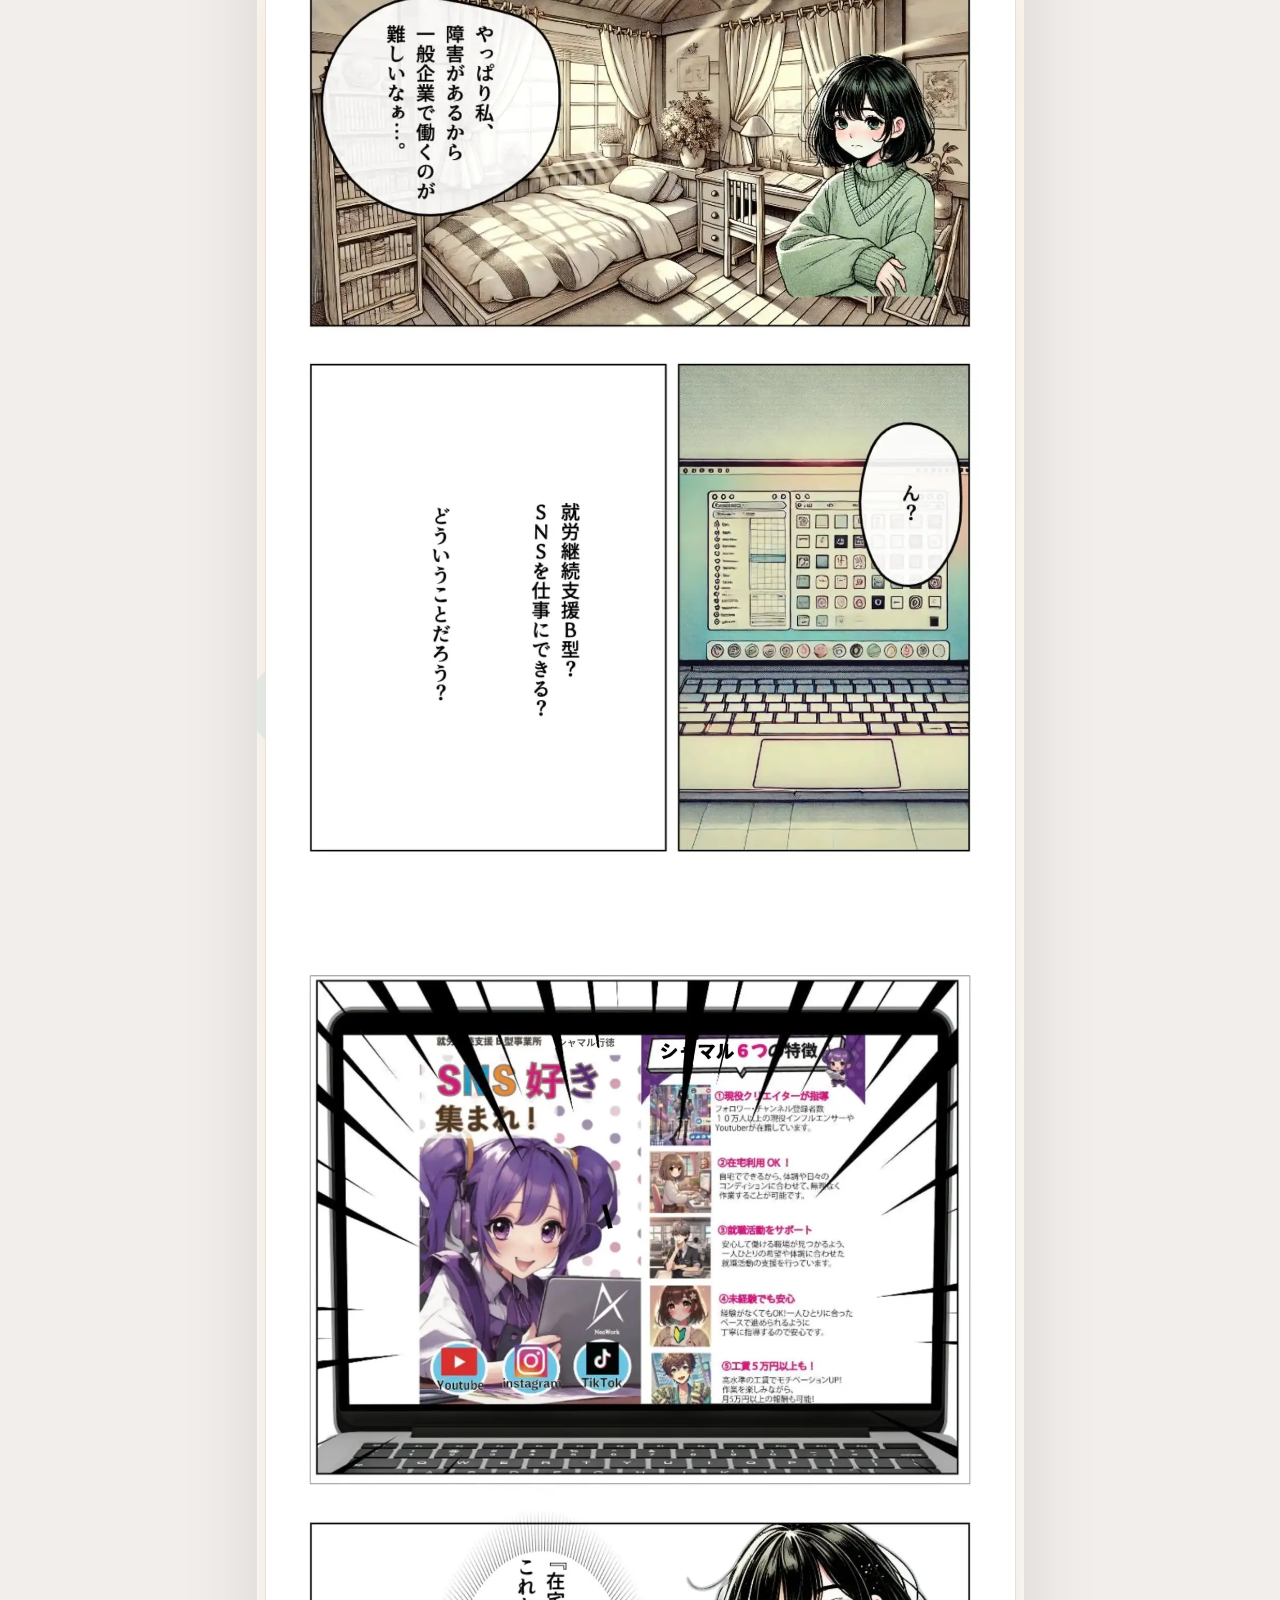
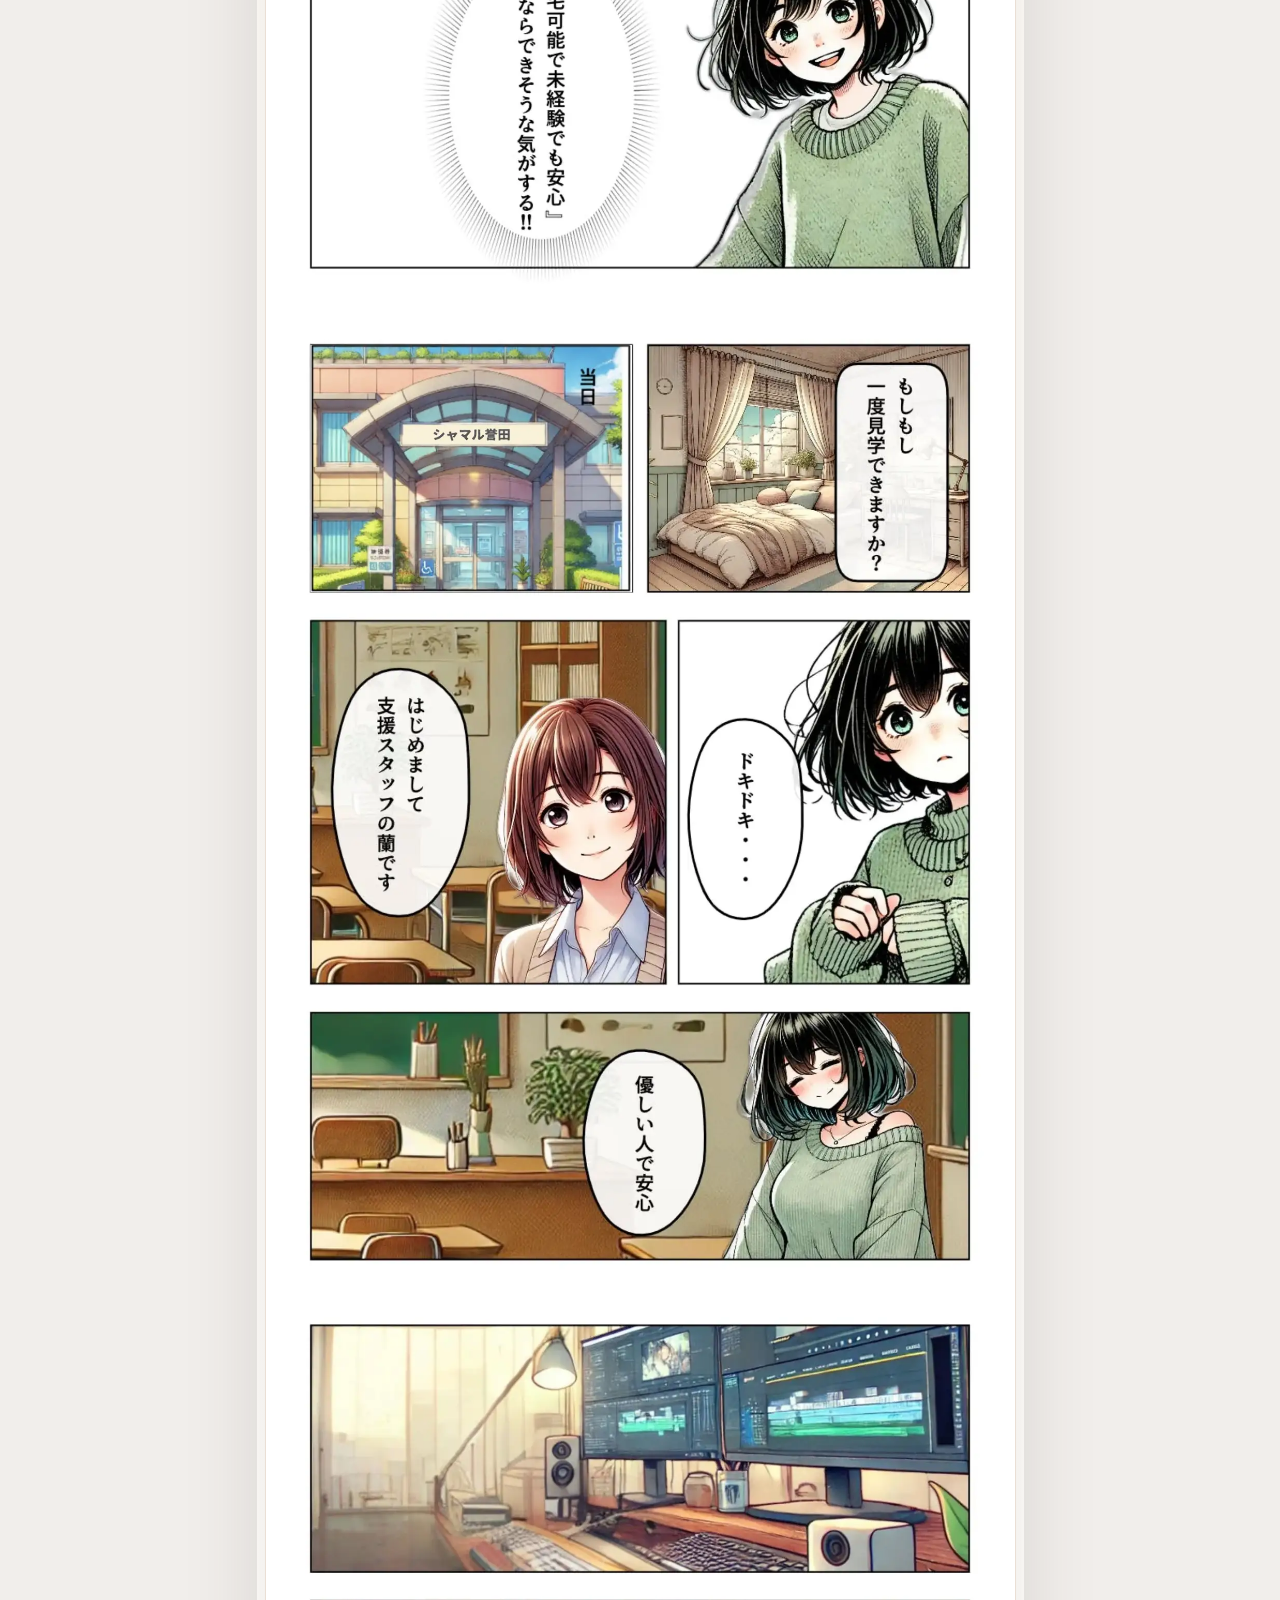
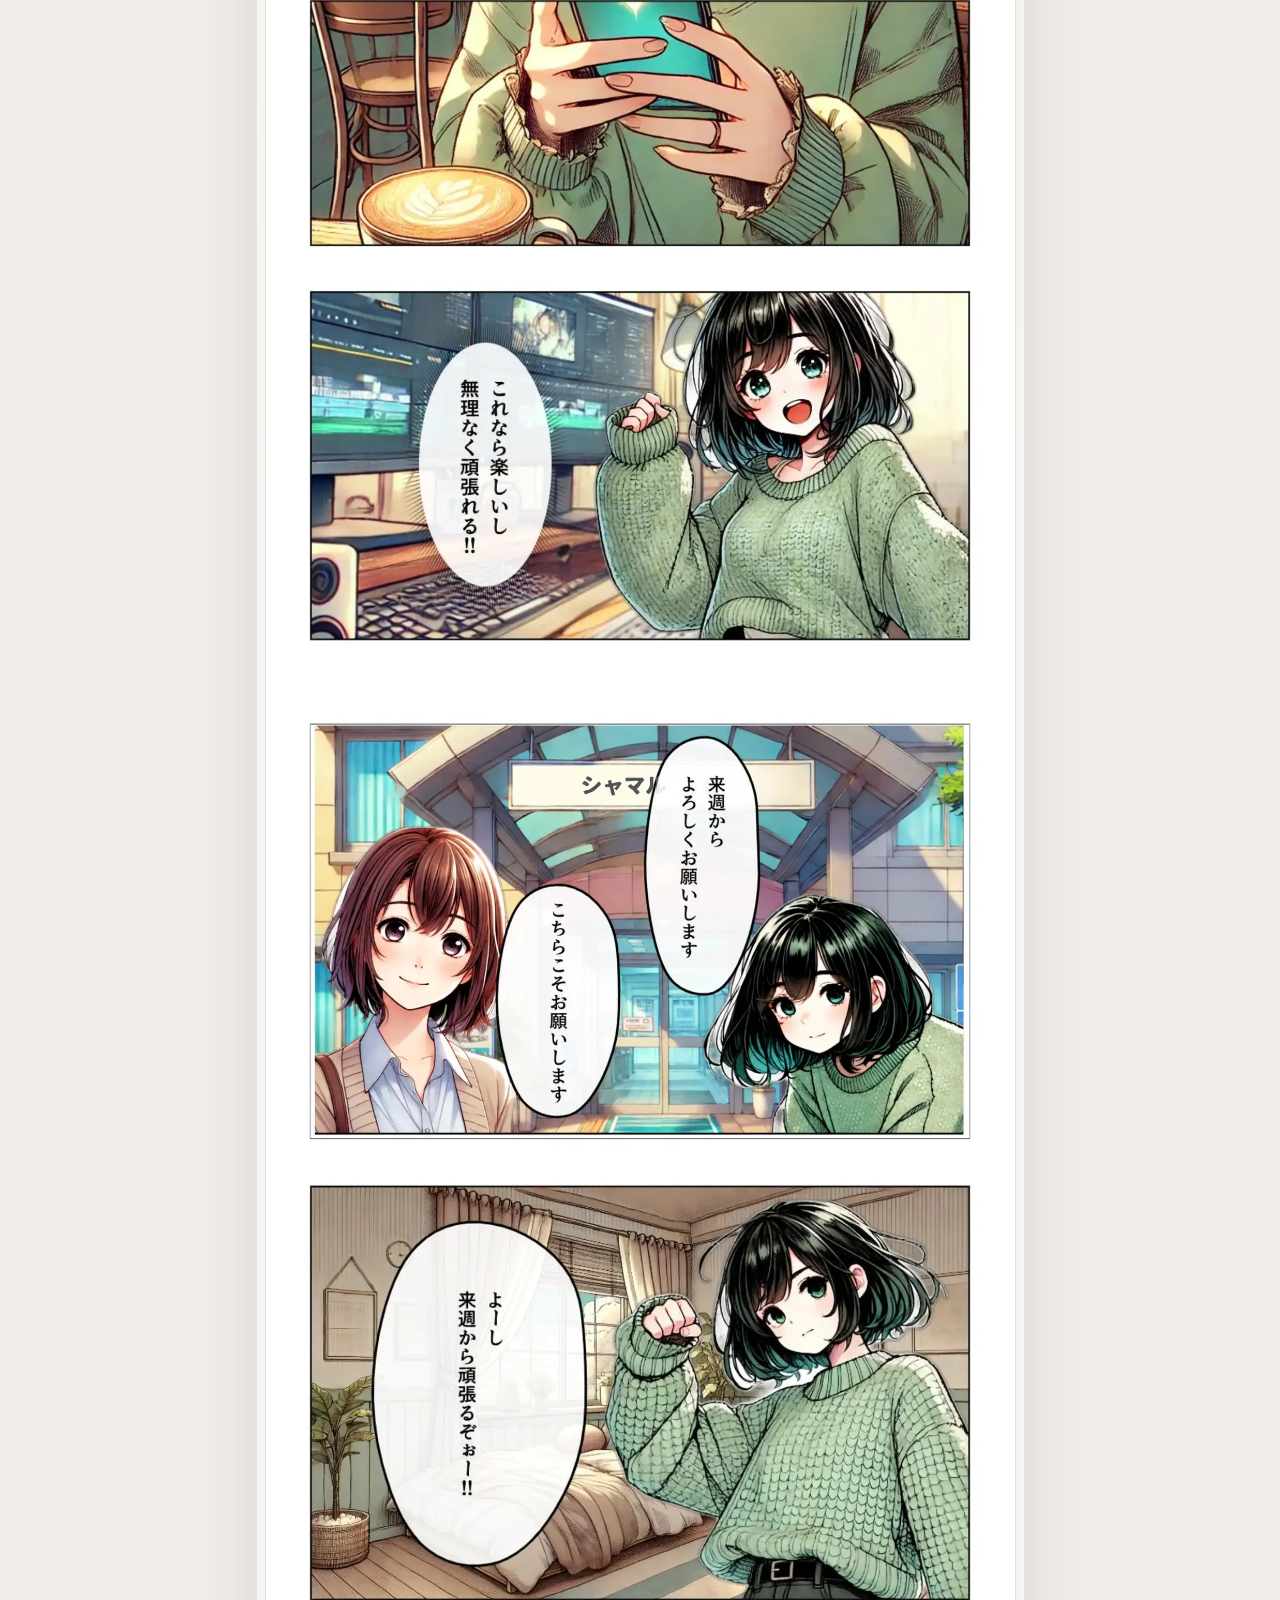
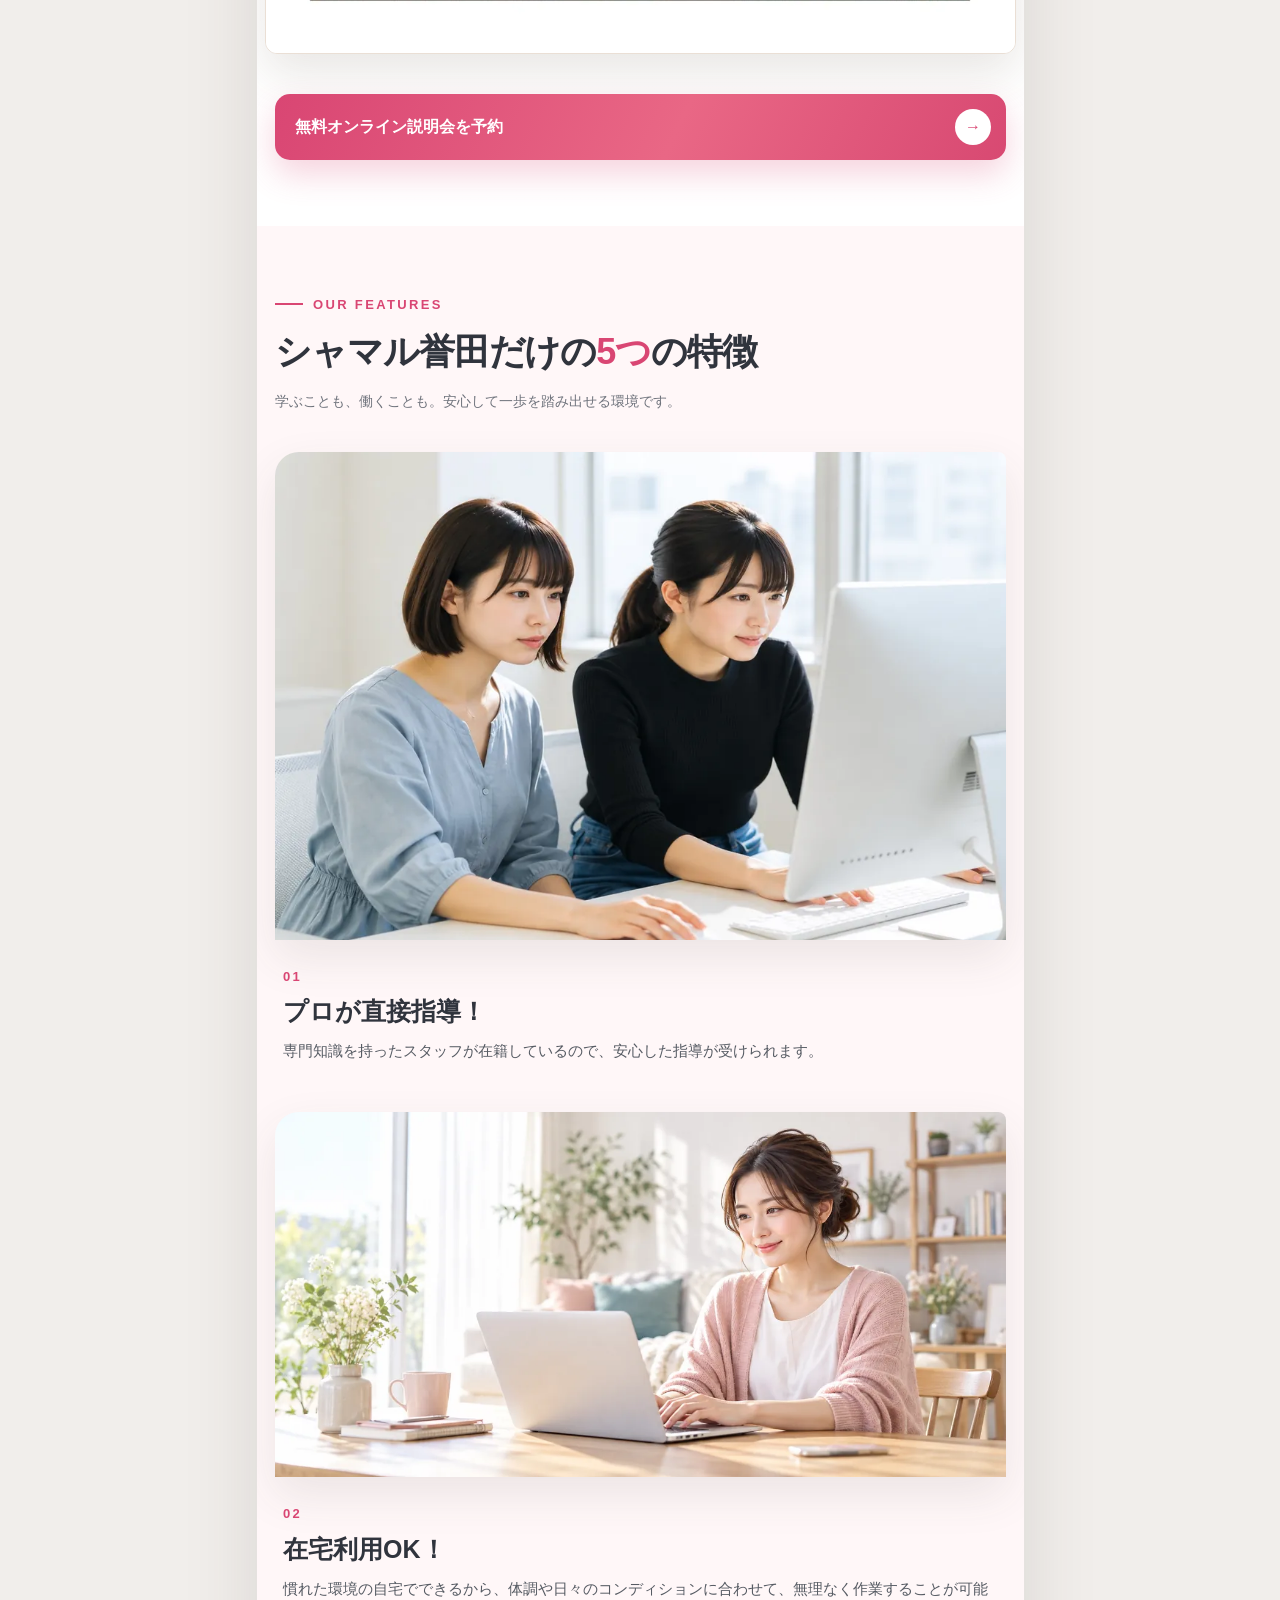
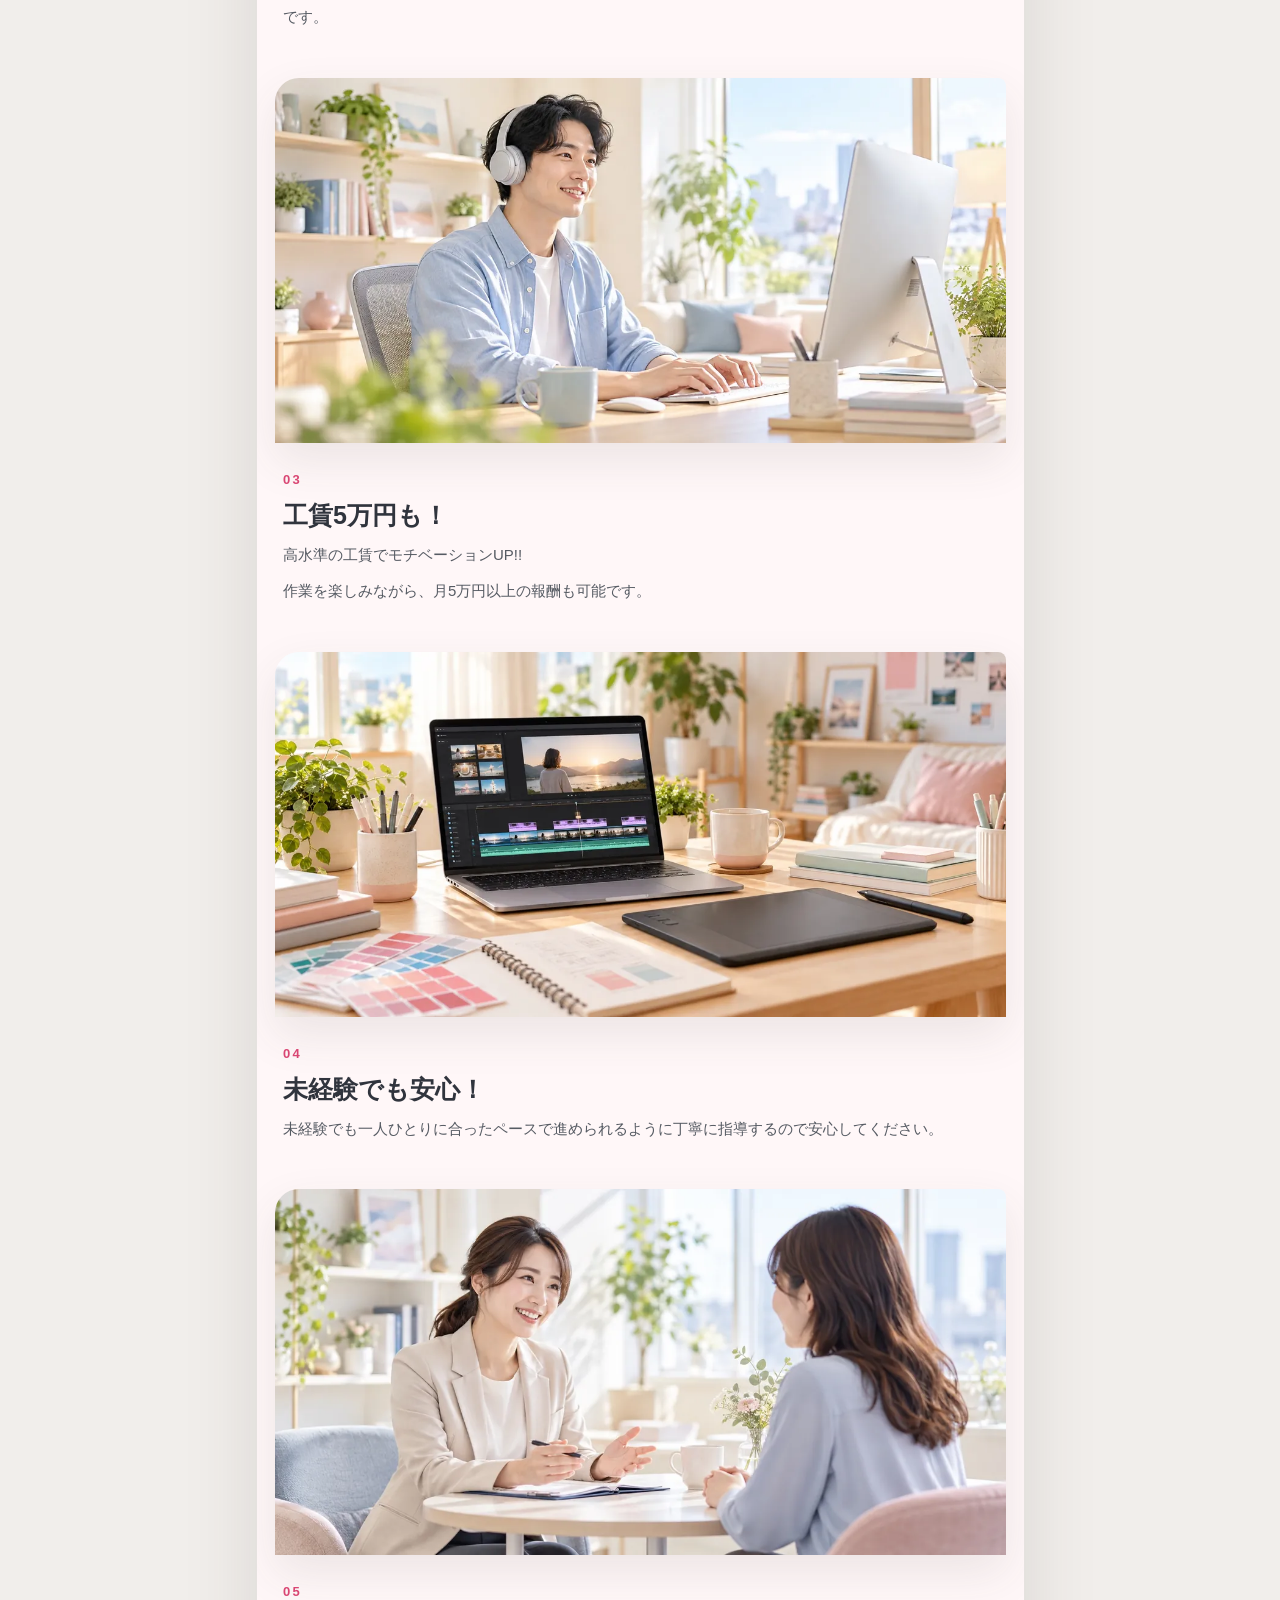
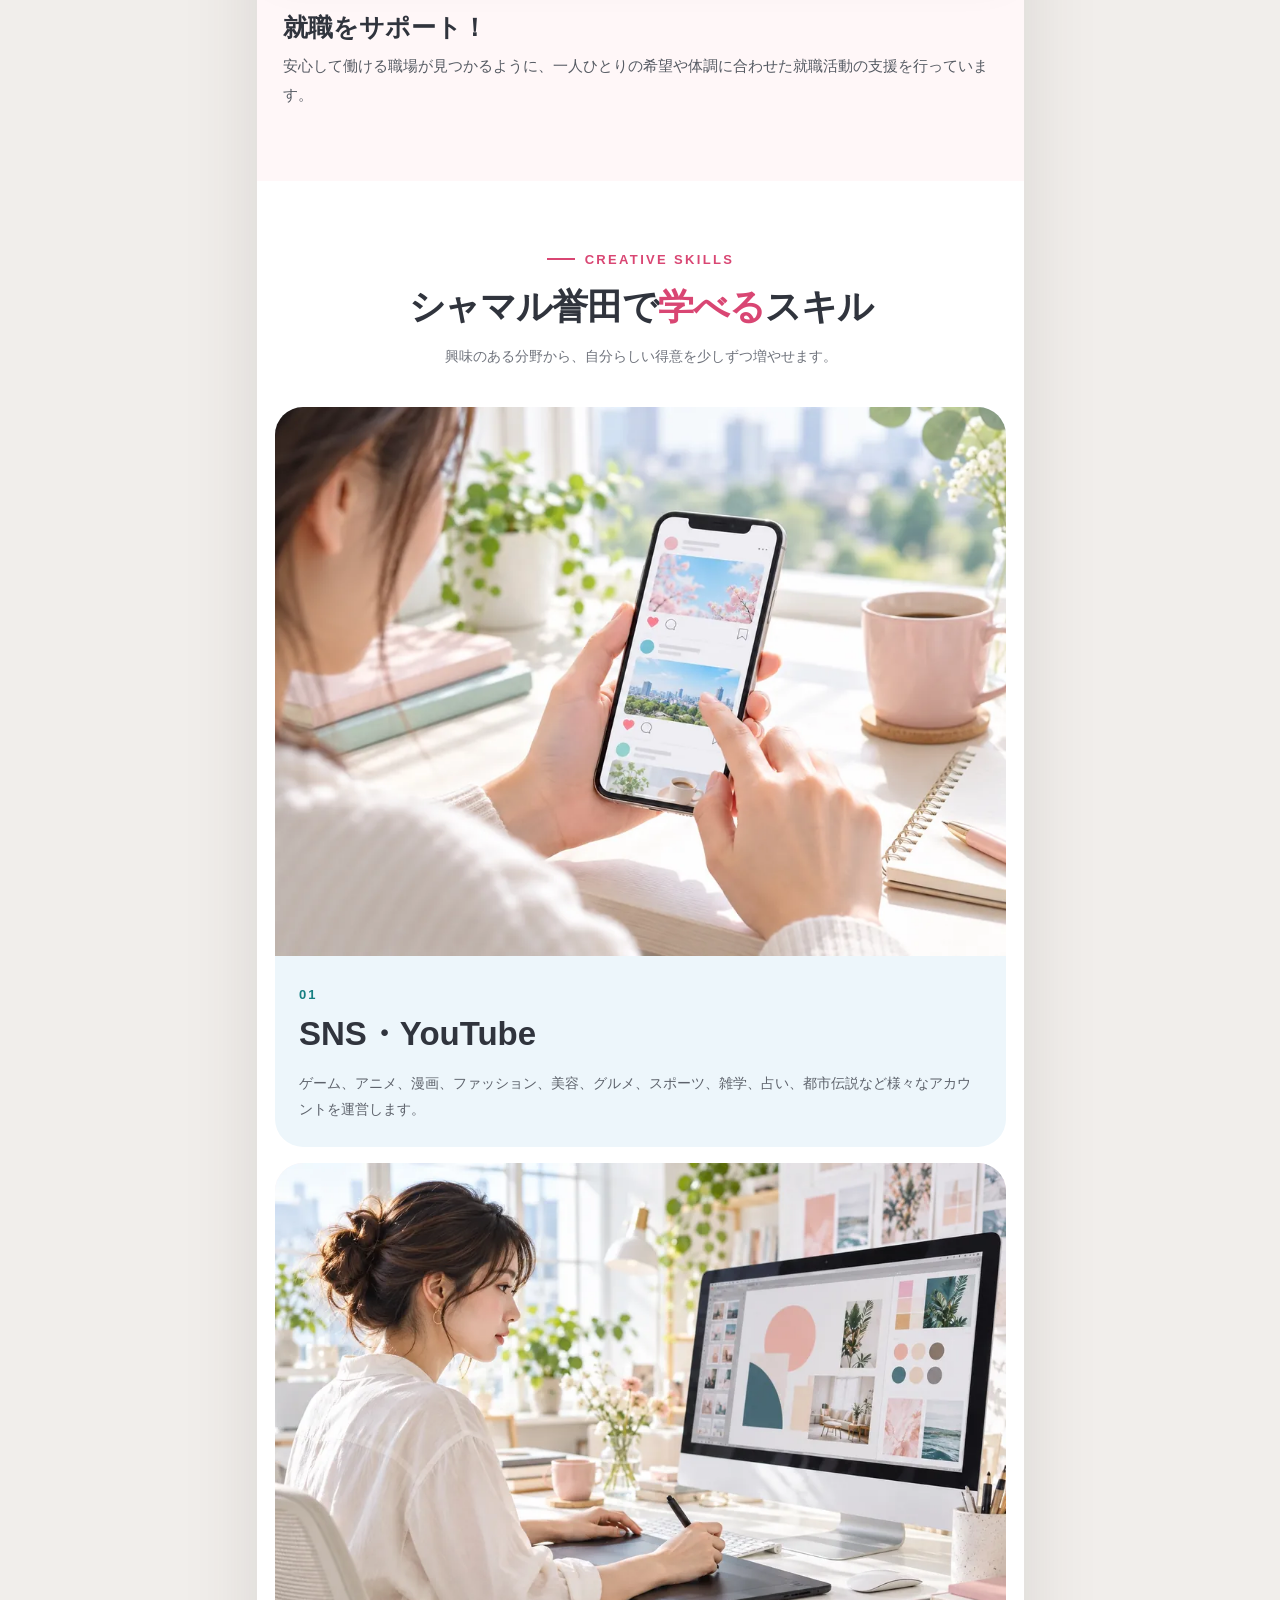
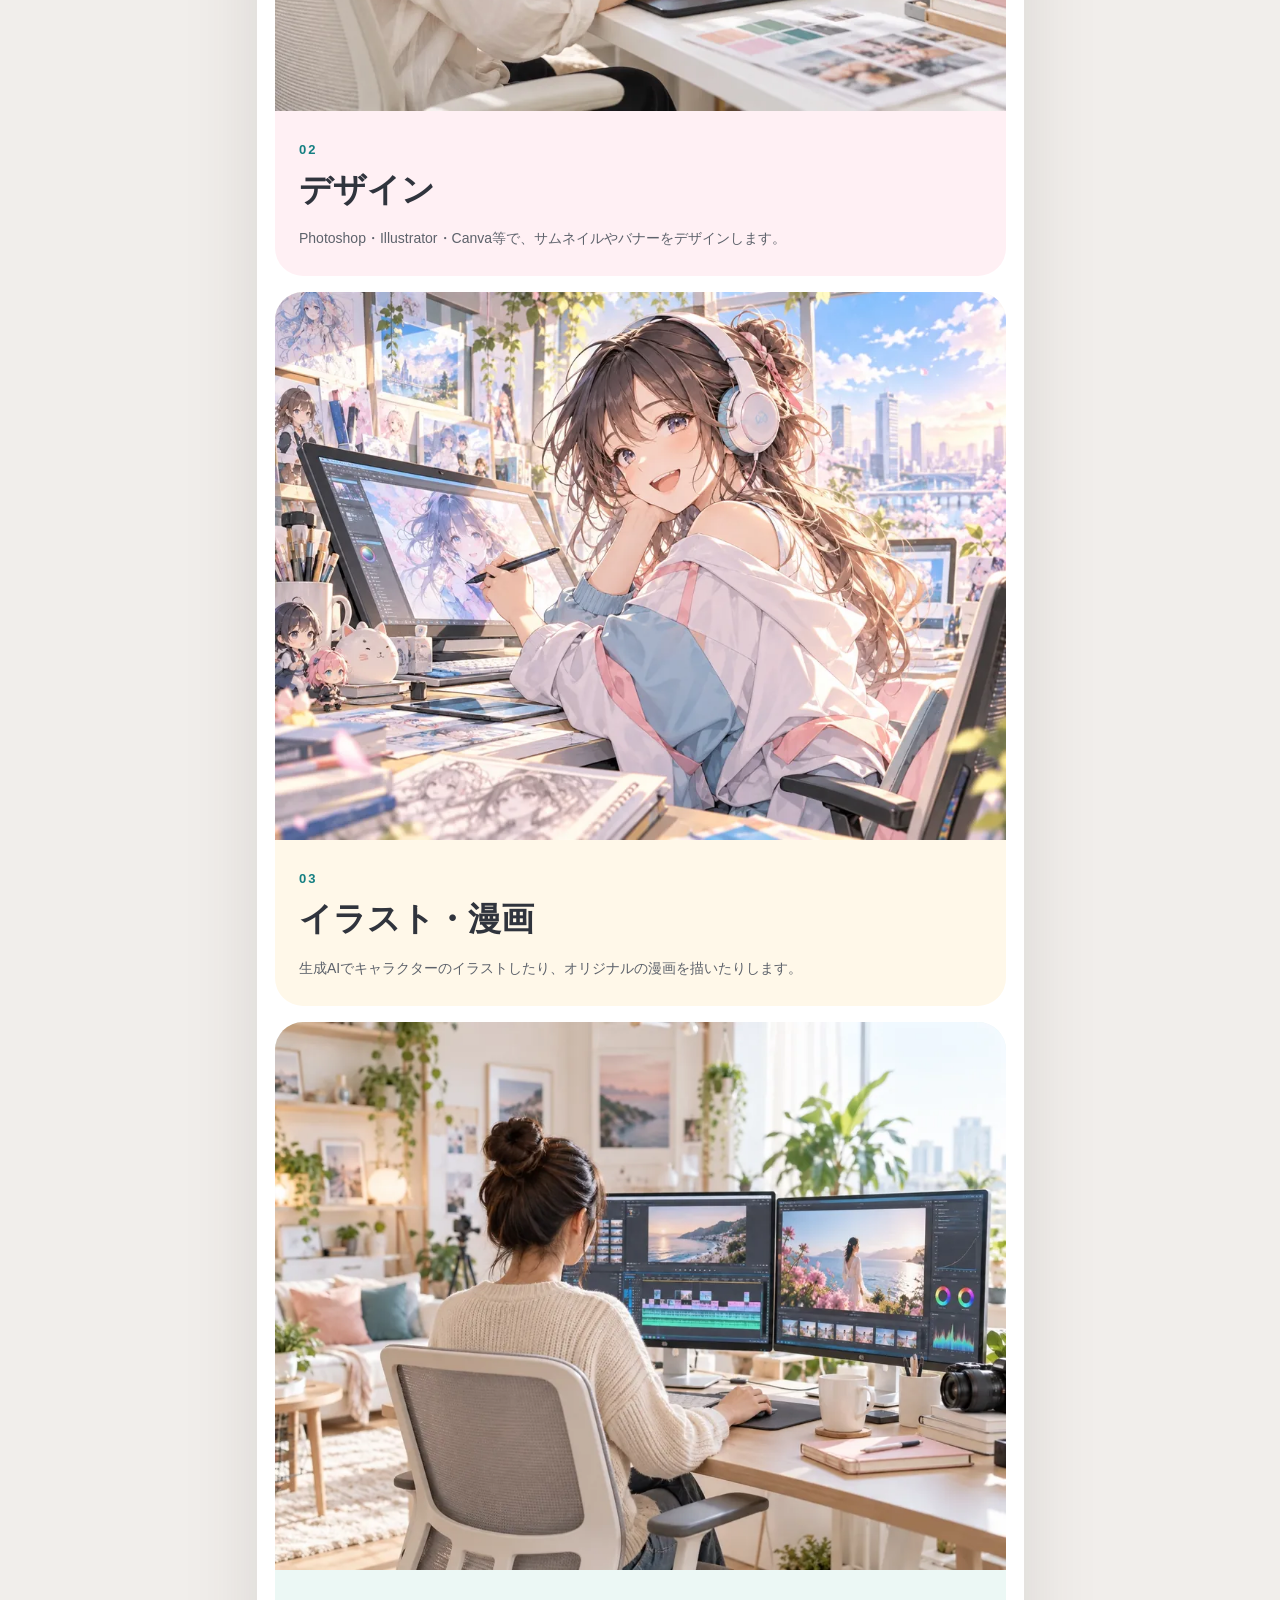
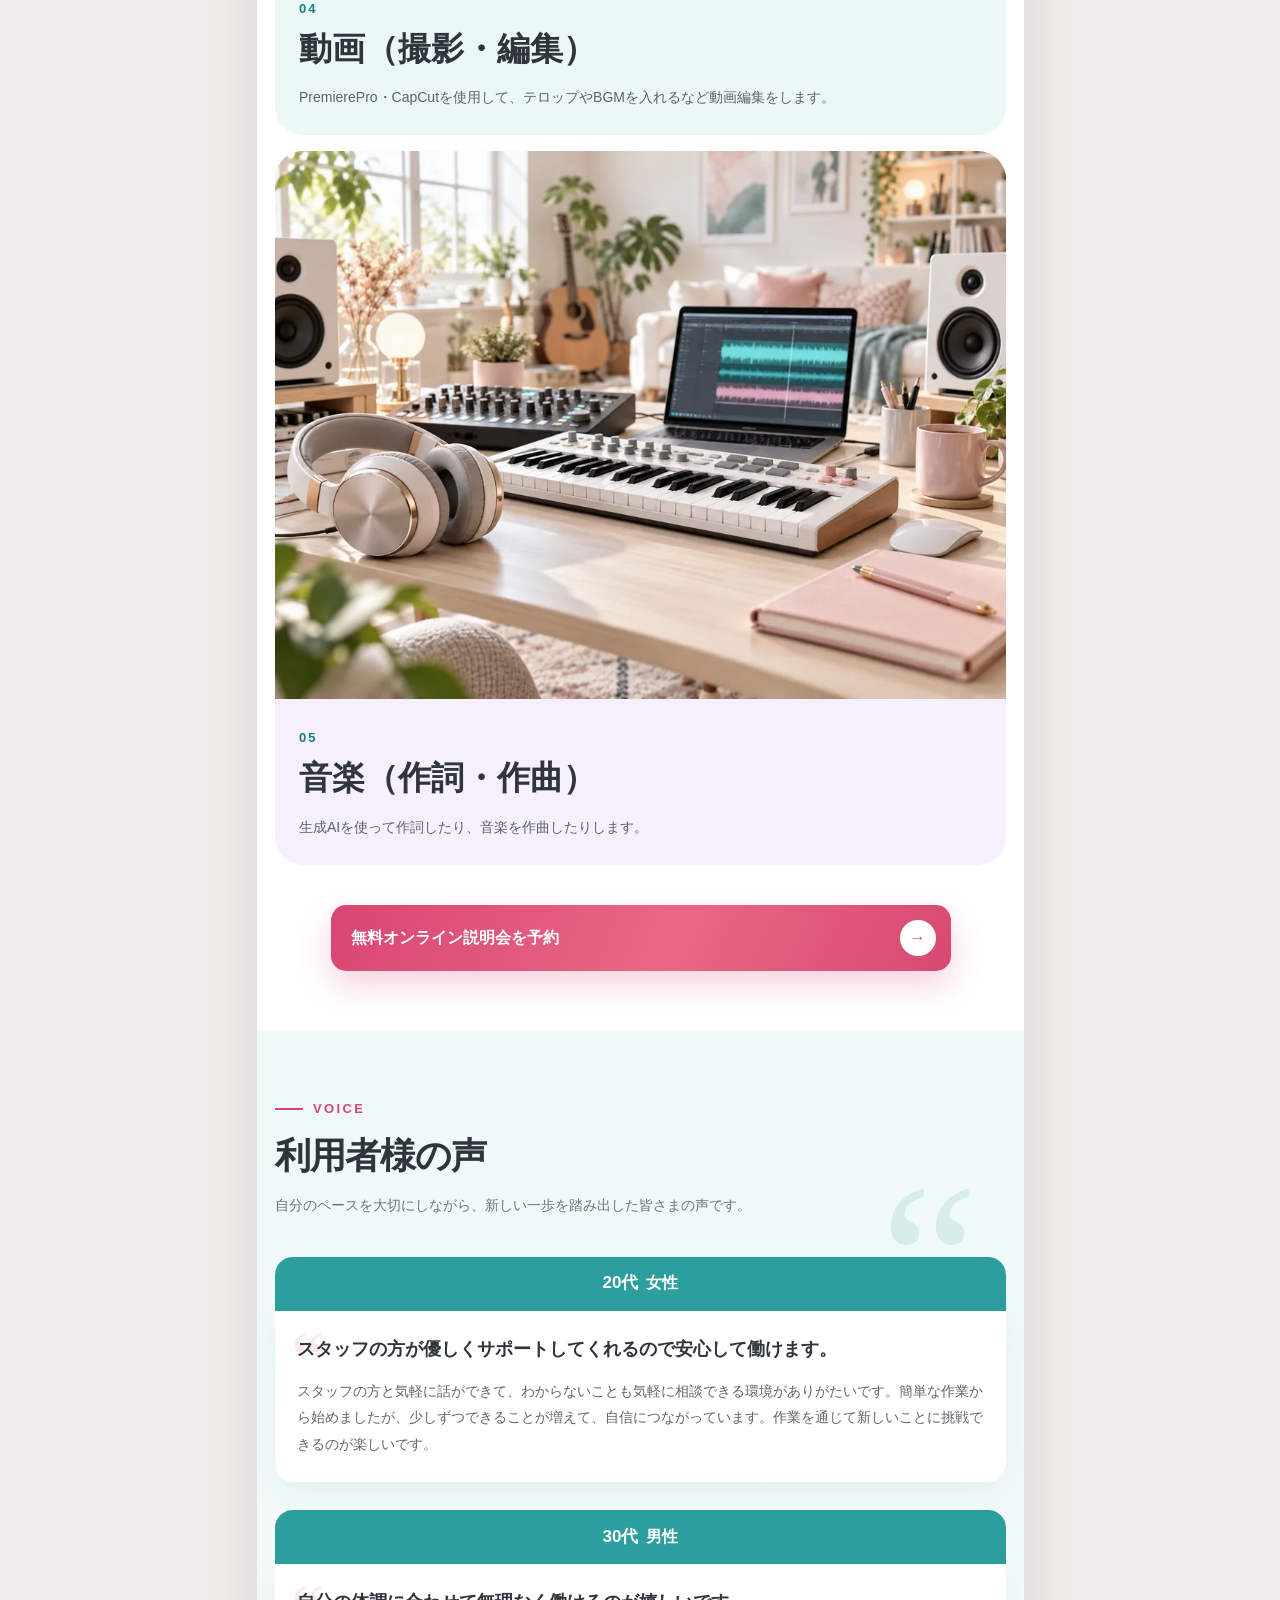
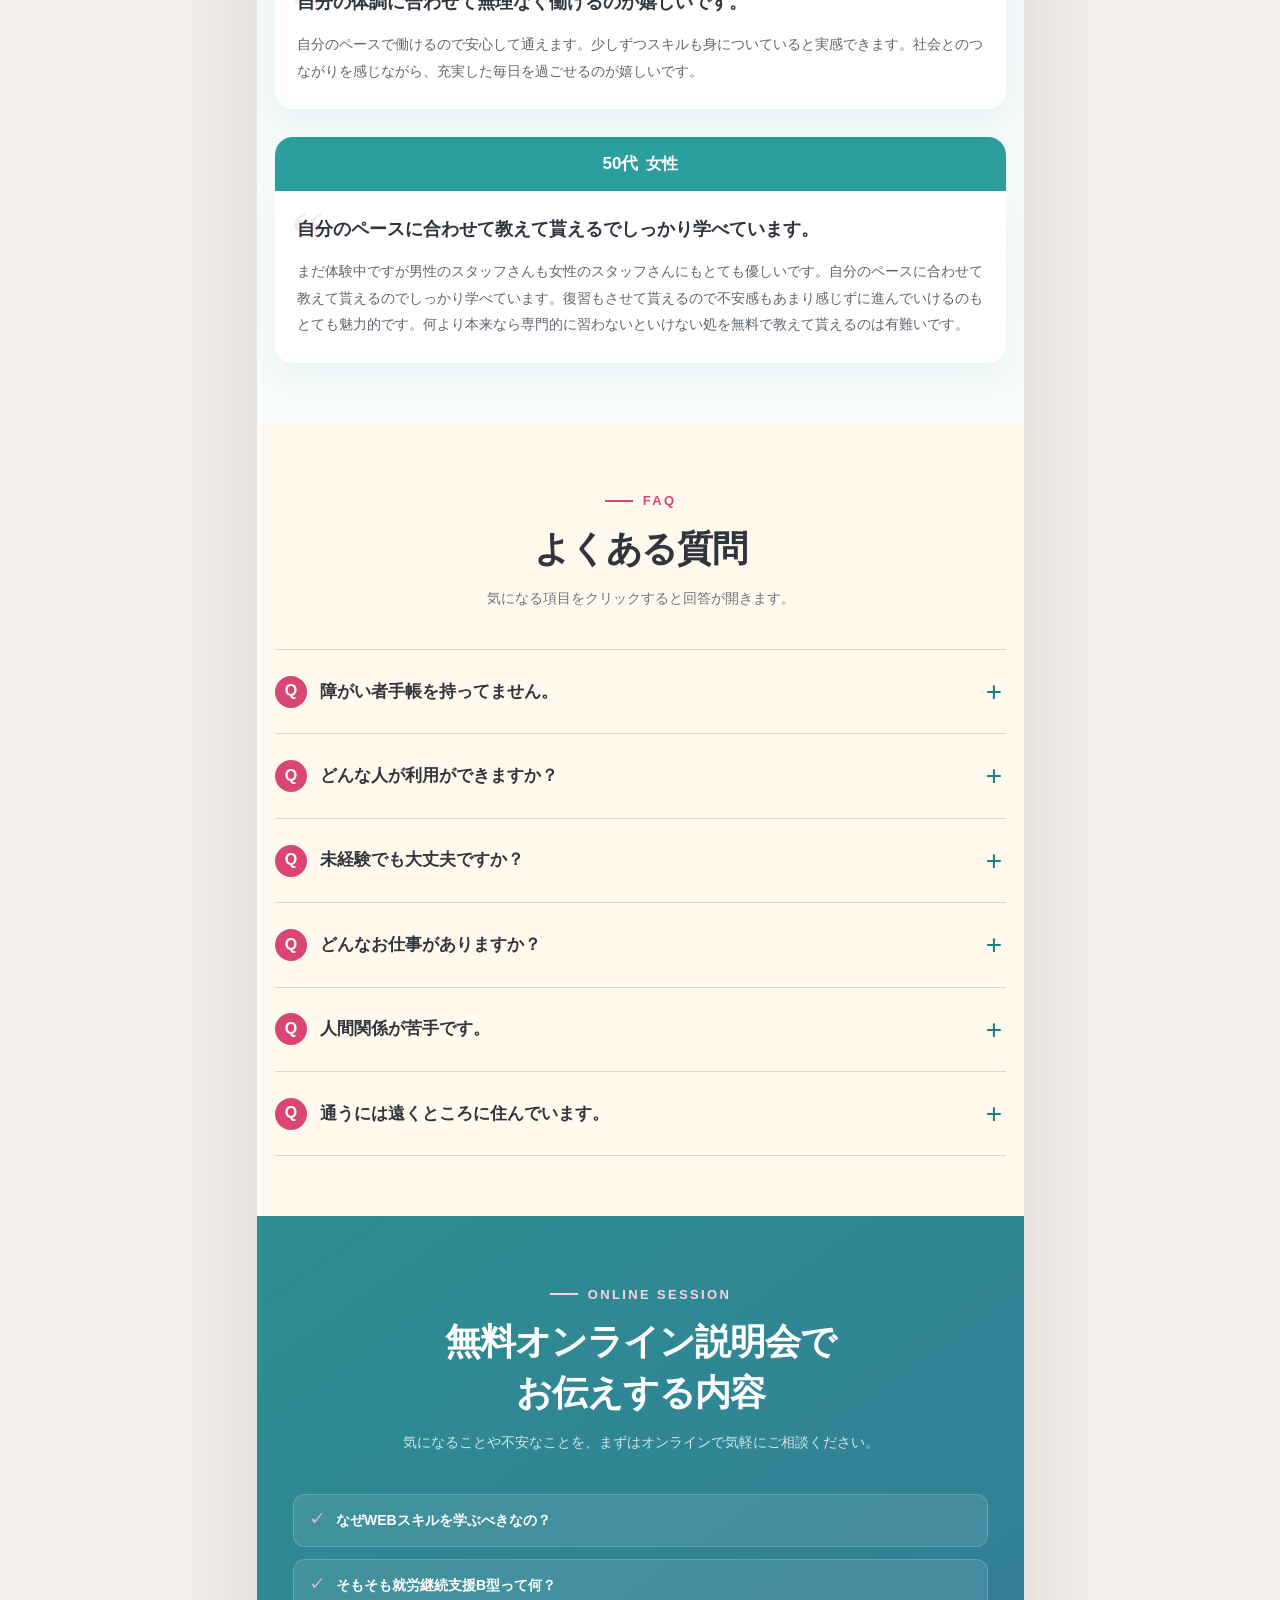
==== commit 604d7013: "Preserve feature and skill image ratios" ====
--- a/index.html
+++ b/index.html
@@ -6,7 +6,7 @@
     <meta name="description" content="SNS・YouTube専門の就労継続支援B型 シャマル誉田。デザイン・動画編集・音楽を、自分のペースで学びながら働けます。" />
     <meta name="theme-color" content="#fff8f5" />
     <title>シャマル誉田｜SNS・YouTube専門の就労継続支援B型</title>
-    <link rel="stylesheet" href="style.css?v=20261030-2" />
+    <link rel="stylesheet" href="style.css?v=20261030-3" />
   </head>
   <body>
     <main class="lp" aria-label="シャマル誉田 ランディングページ">
--- a/style.css
+++ b/style.css
@@ -577,7 +577,12 @@
   .feature-row--reverse { display: grid; grid-template-columns: 1fr; gap: 0; }
   .feature-row--reverse .media-sprite,
   .feature-row--reverse .feature-row__body { order: initial; }
-  .feature-row .media-sprite { min-height: 210px; border-radius: 24px 8px 0 0; }
+  .feature-row .media-sprite {
+    min-height: 0;
+    aspect-ratio: 2 / 1;
+    border-radius: 24px 8px 0 0;
+  }
+  .feature-row .media-sprite--feature-1 { aspect-ratio: 3 / 2; }
   .feature-row__body,
   .feature-row--reverse .feature-row__body { padding: 22px 8px 12px; }
   .feature-row h3 { margin-bottom: 8px; font-size: 25px; }
@@ -586,7 +591,8 @@
   .skills__grid { grid-template-columns: 1fr; gap: 16px; }
   .skill-card,
   .skill-card--wide,
-  .skill-card--wide:nth-of-type(5) { grid-column: auto; grid-template-columns: 1fr; grid-template-rows: 200px auto; min-height: 0; }
+  .skill-card--wide:nth-of-type(5) { grid-column: auto; grid-template-columns: 1fr; grid-template-rows: auto auto; min-height: 0; }
+  .skill-card .media-sprite { min-height: 0; aspect-ratio: 4 / 3; }
   .skill-card--wide:nth-of-type(5) .media-sprite { order: initial; }
   .skill-card > div:last-child { padding: 24px; }
   .skill-card p { font-size: 14px; }
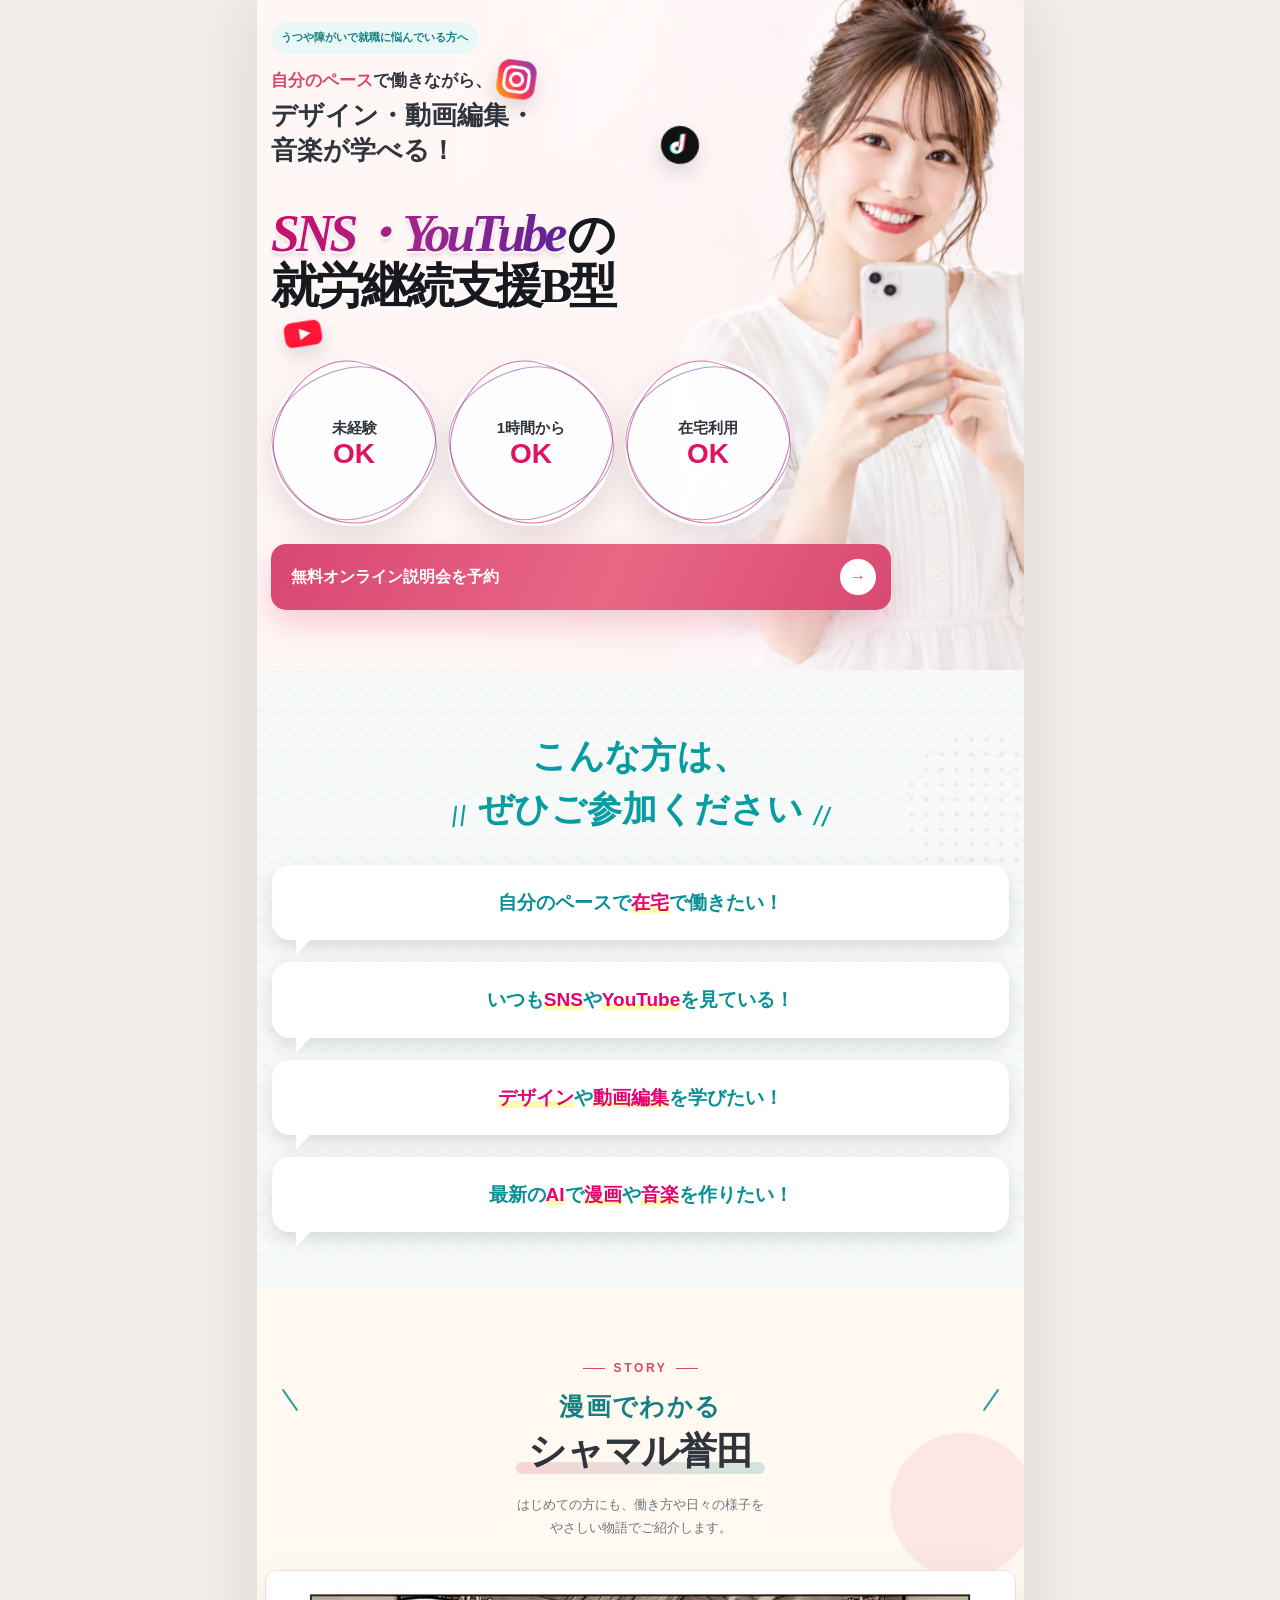
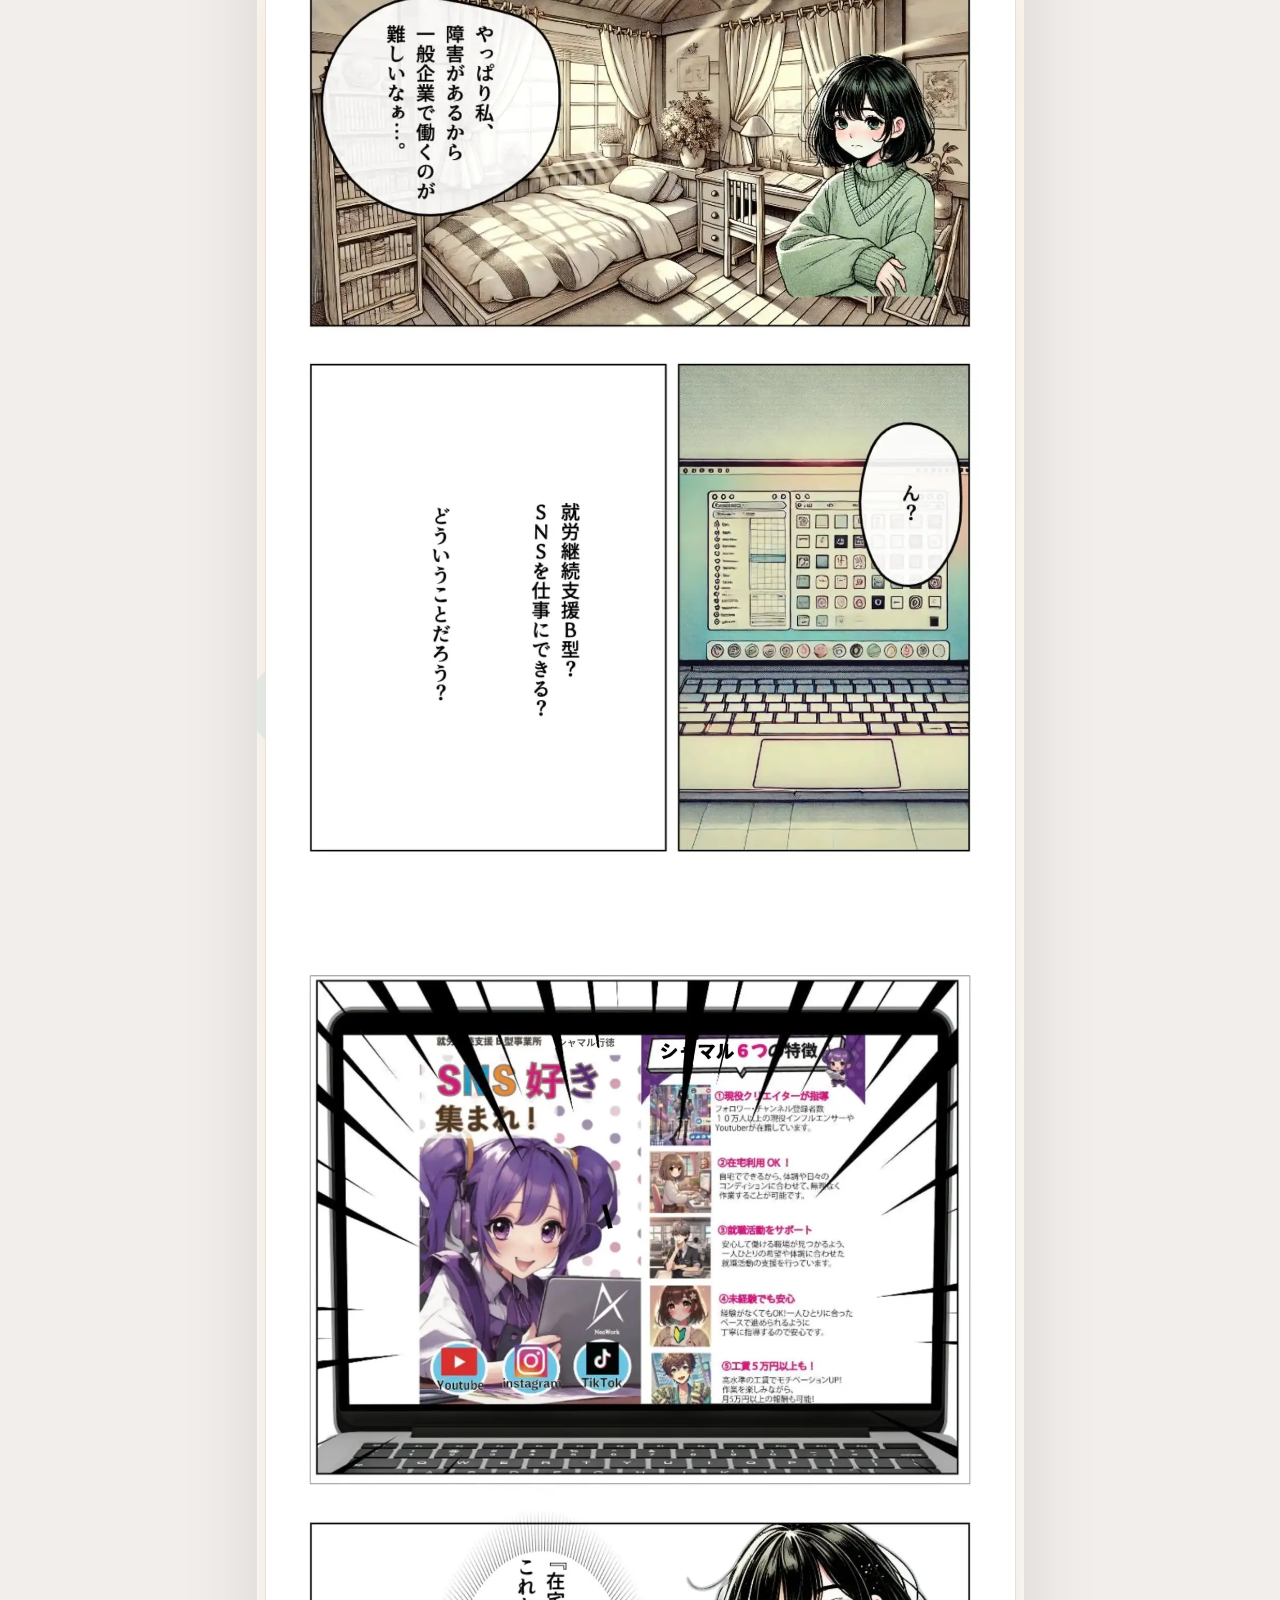
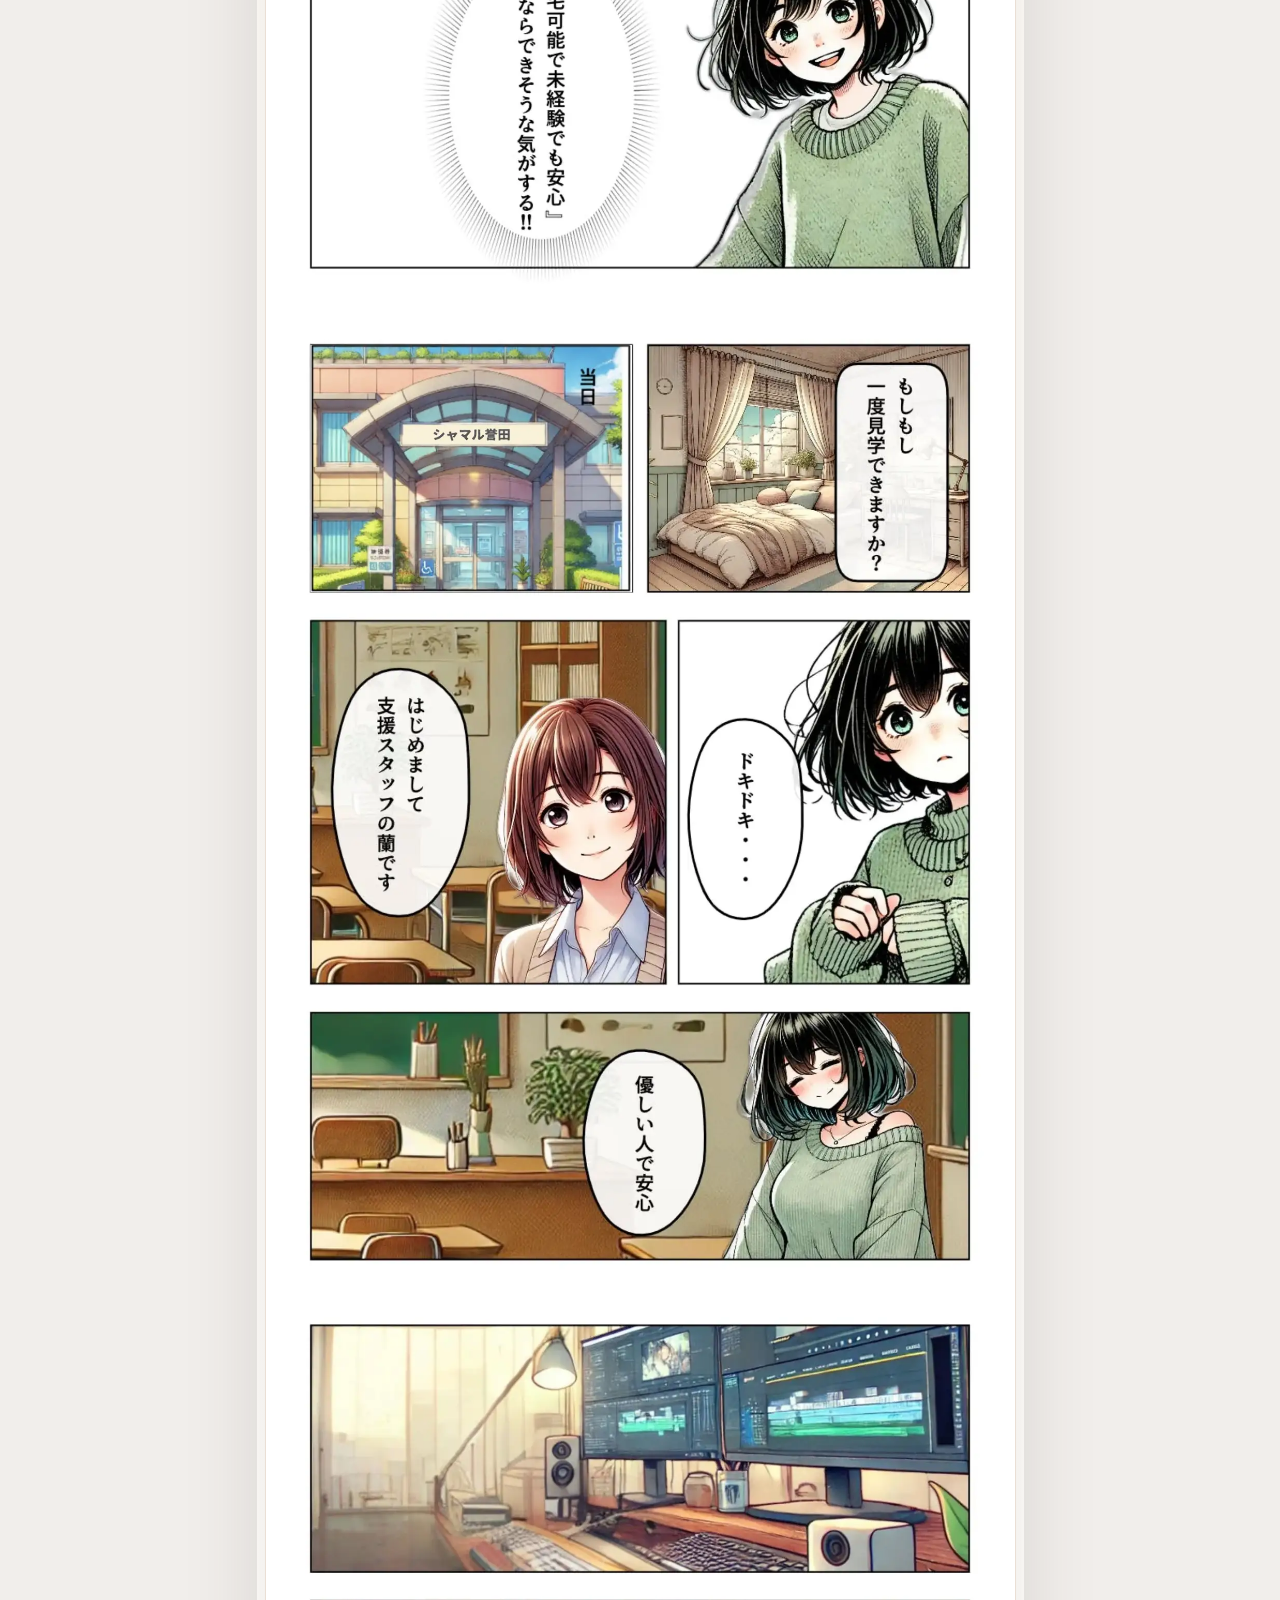
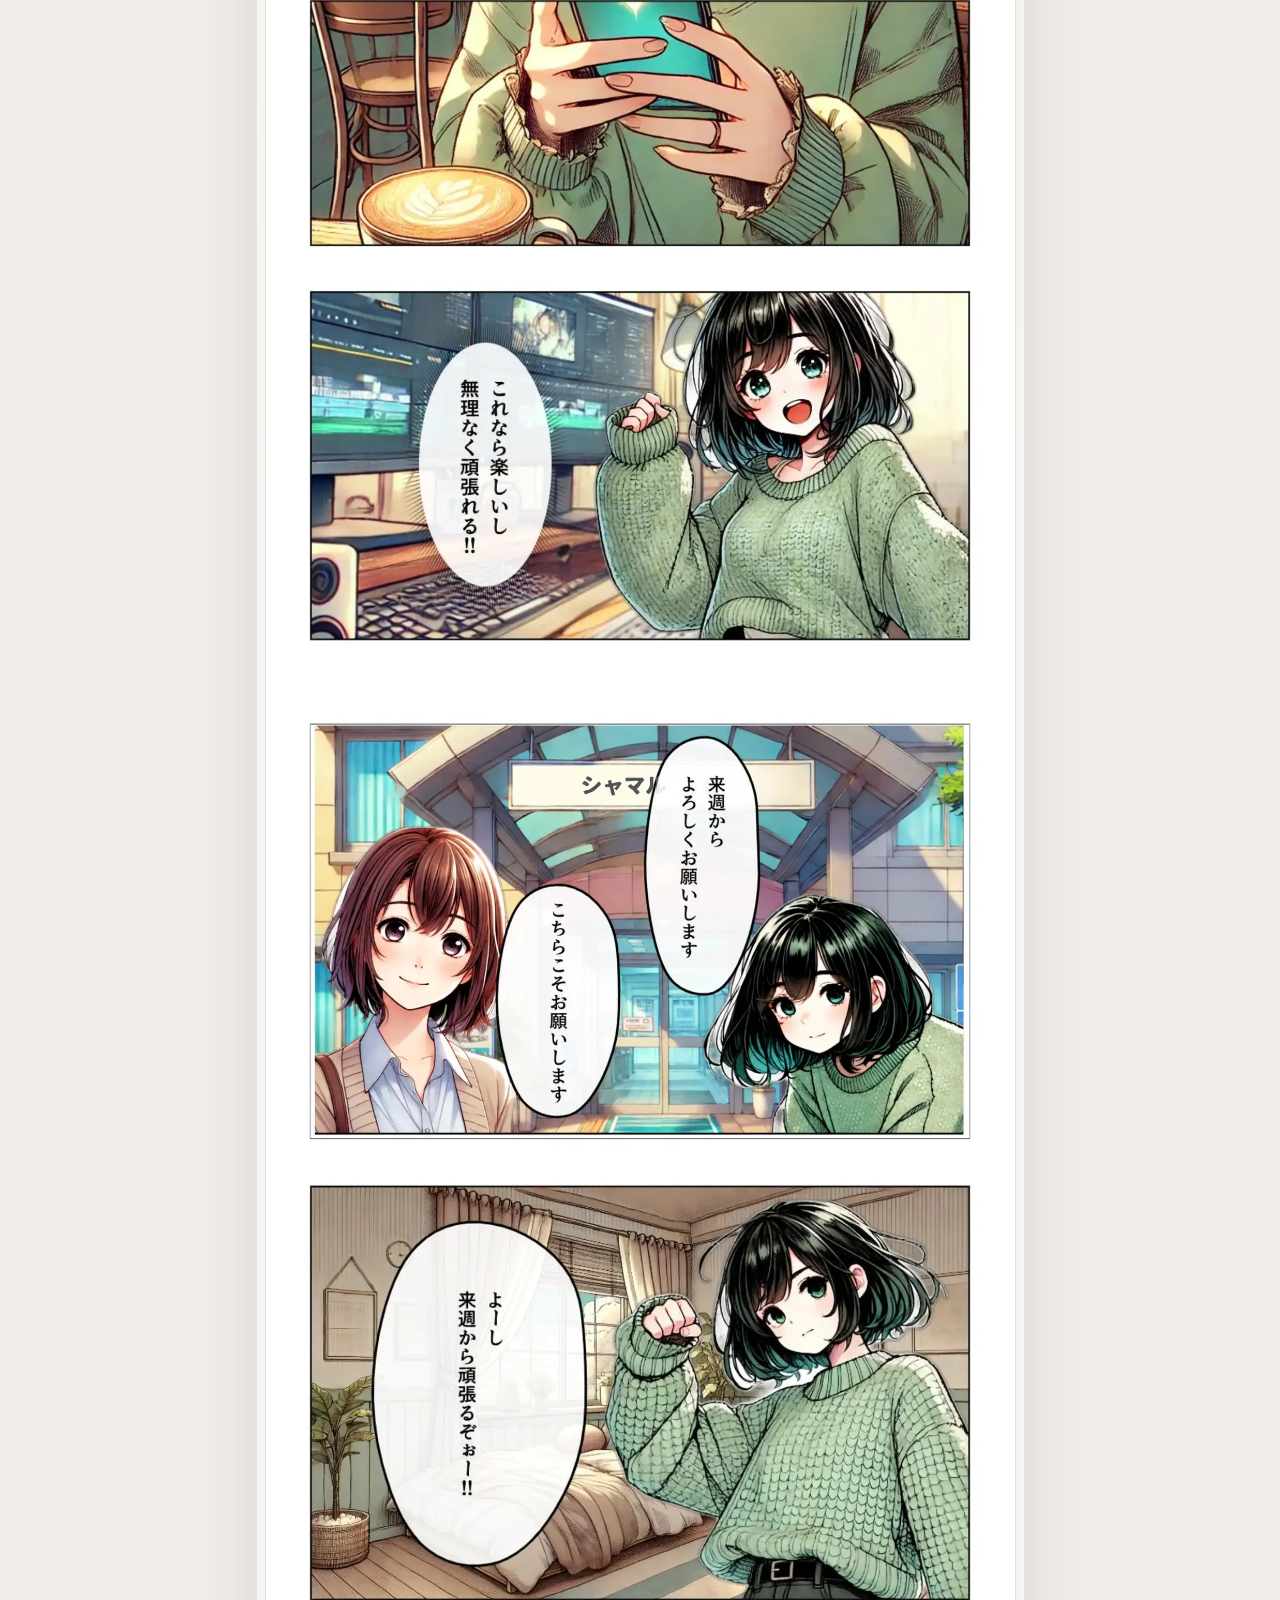
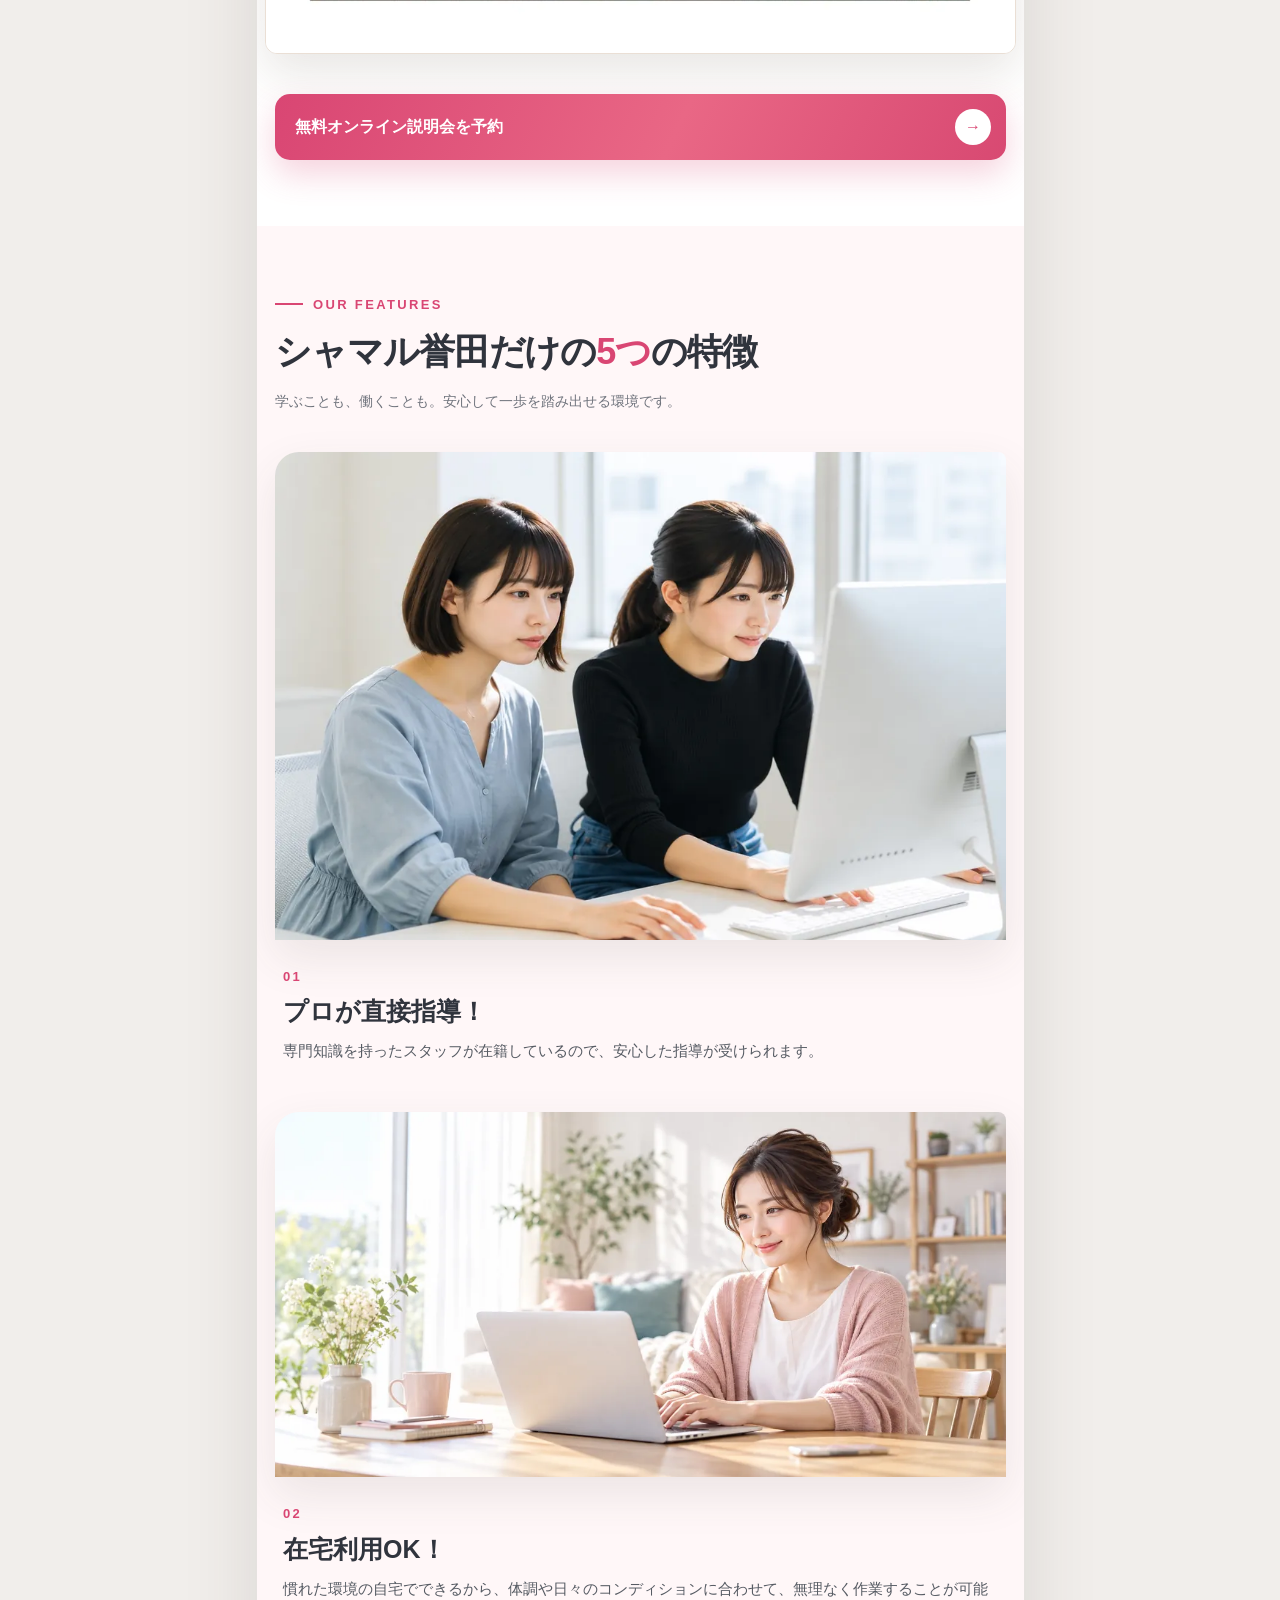
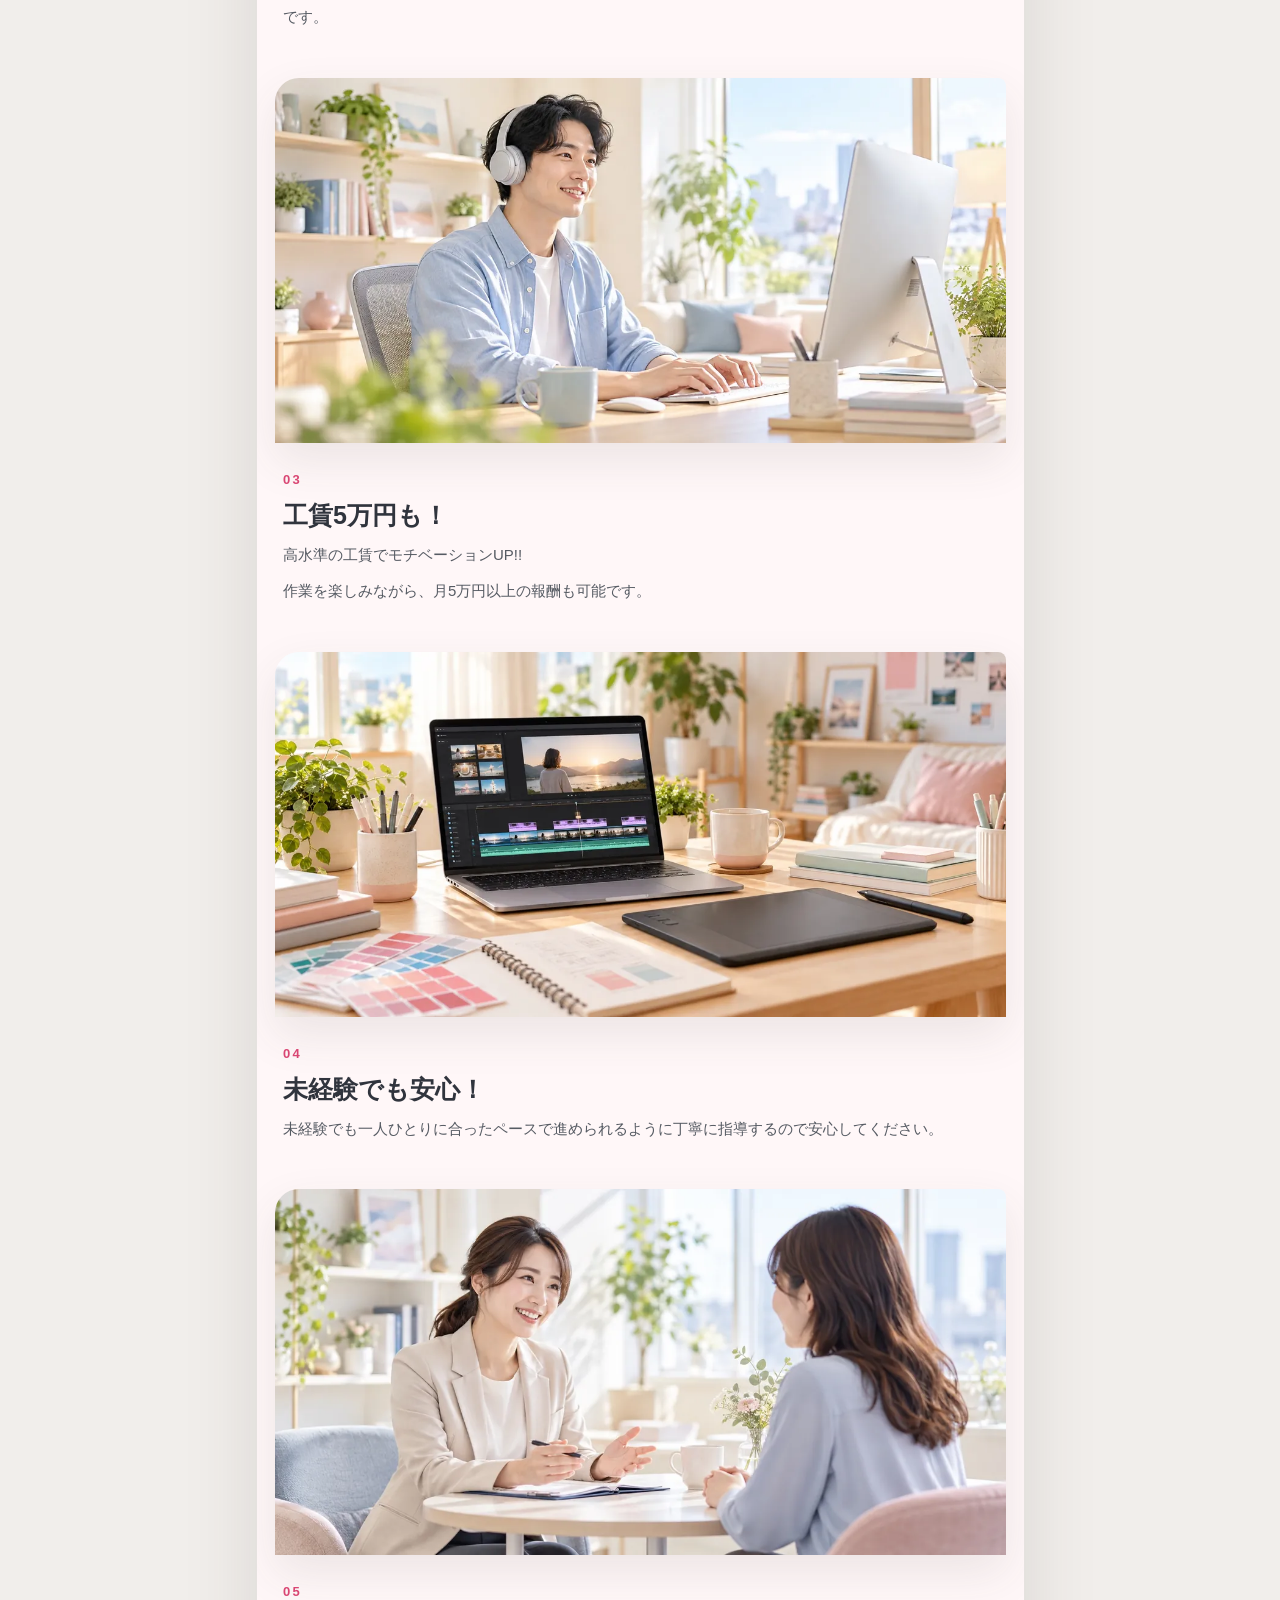
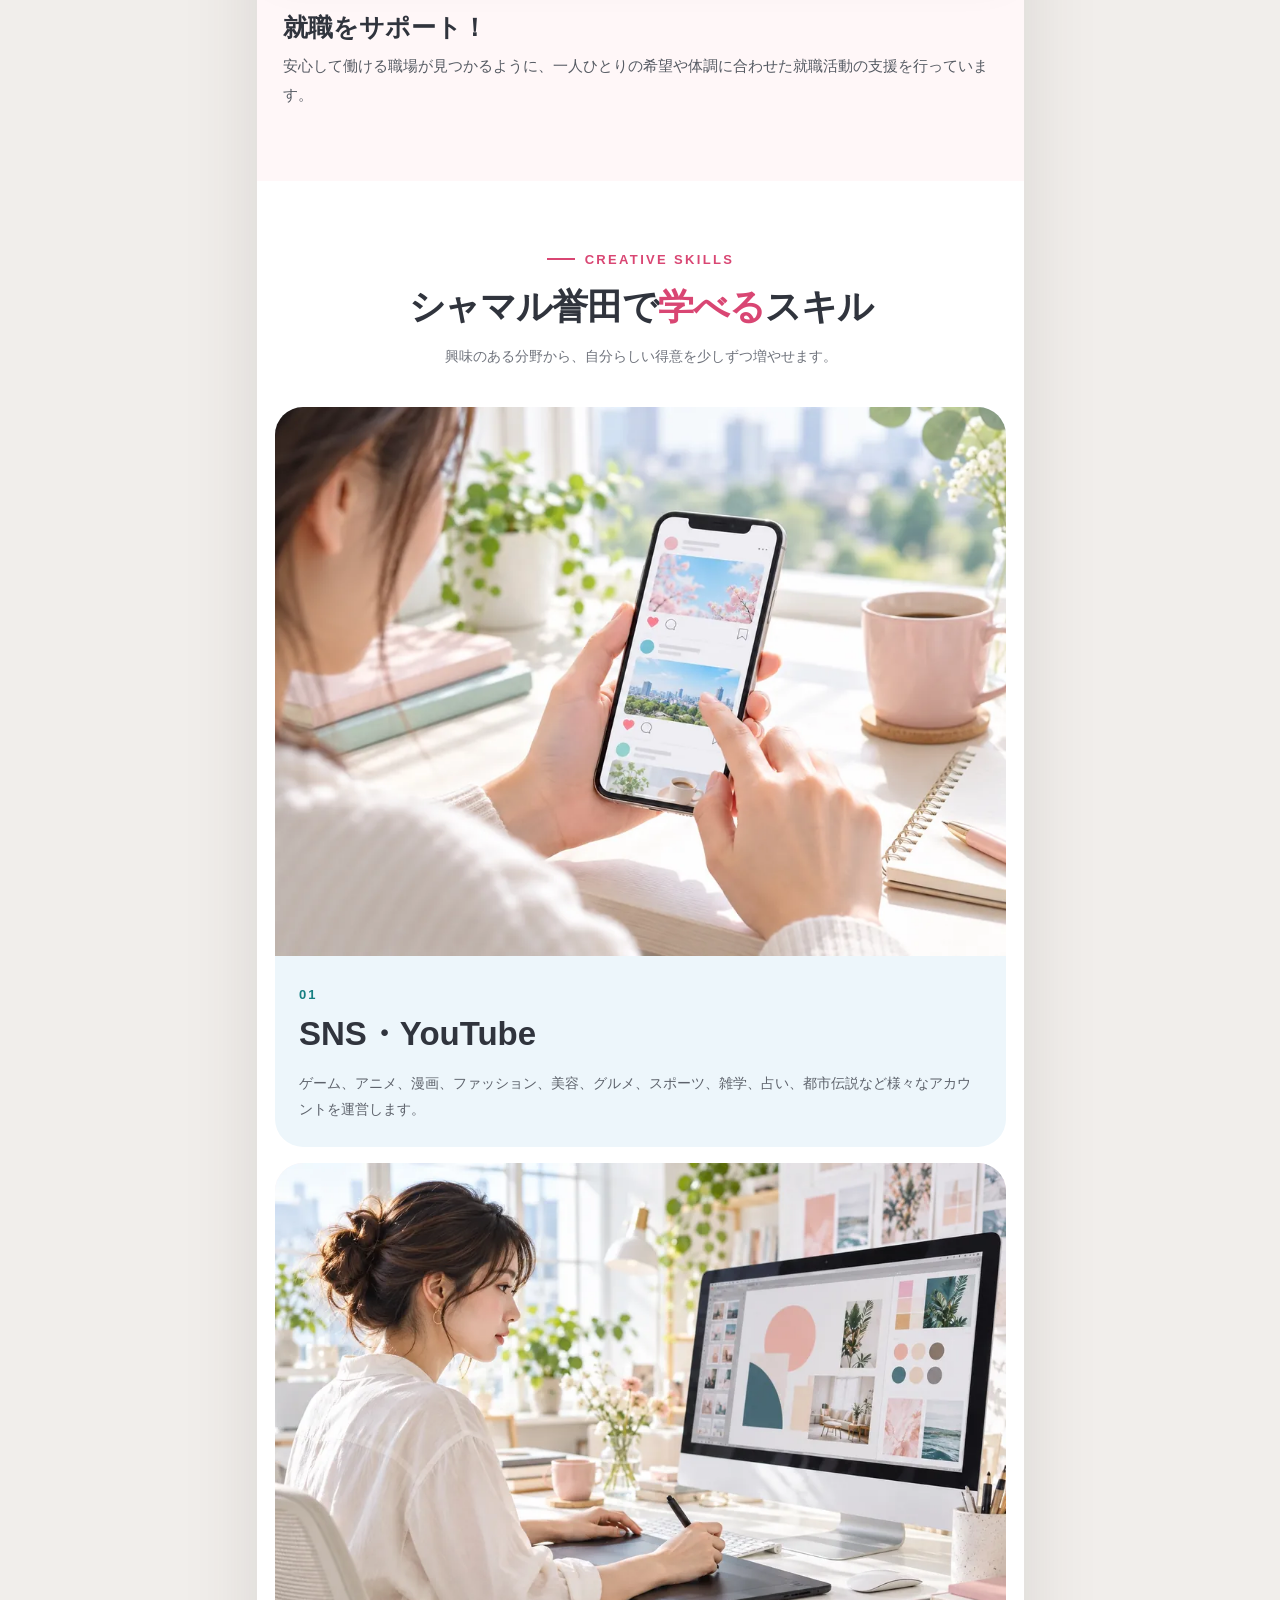
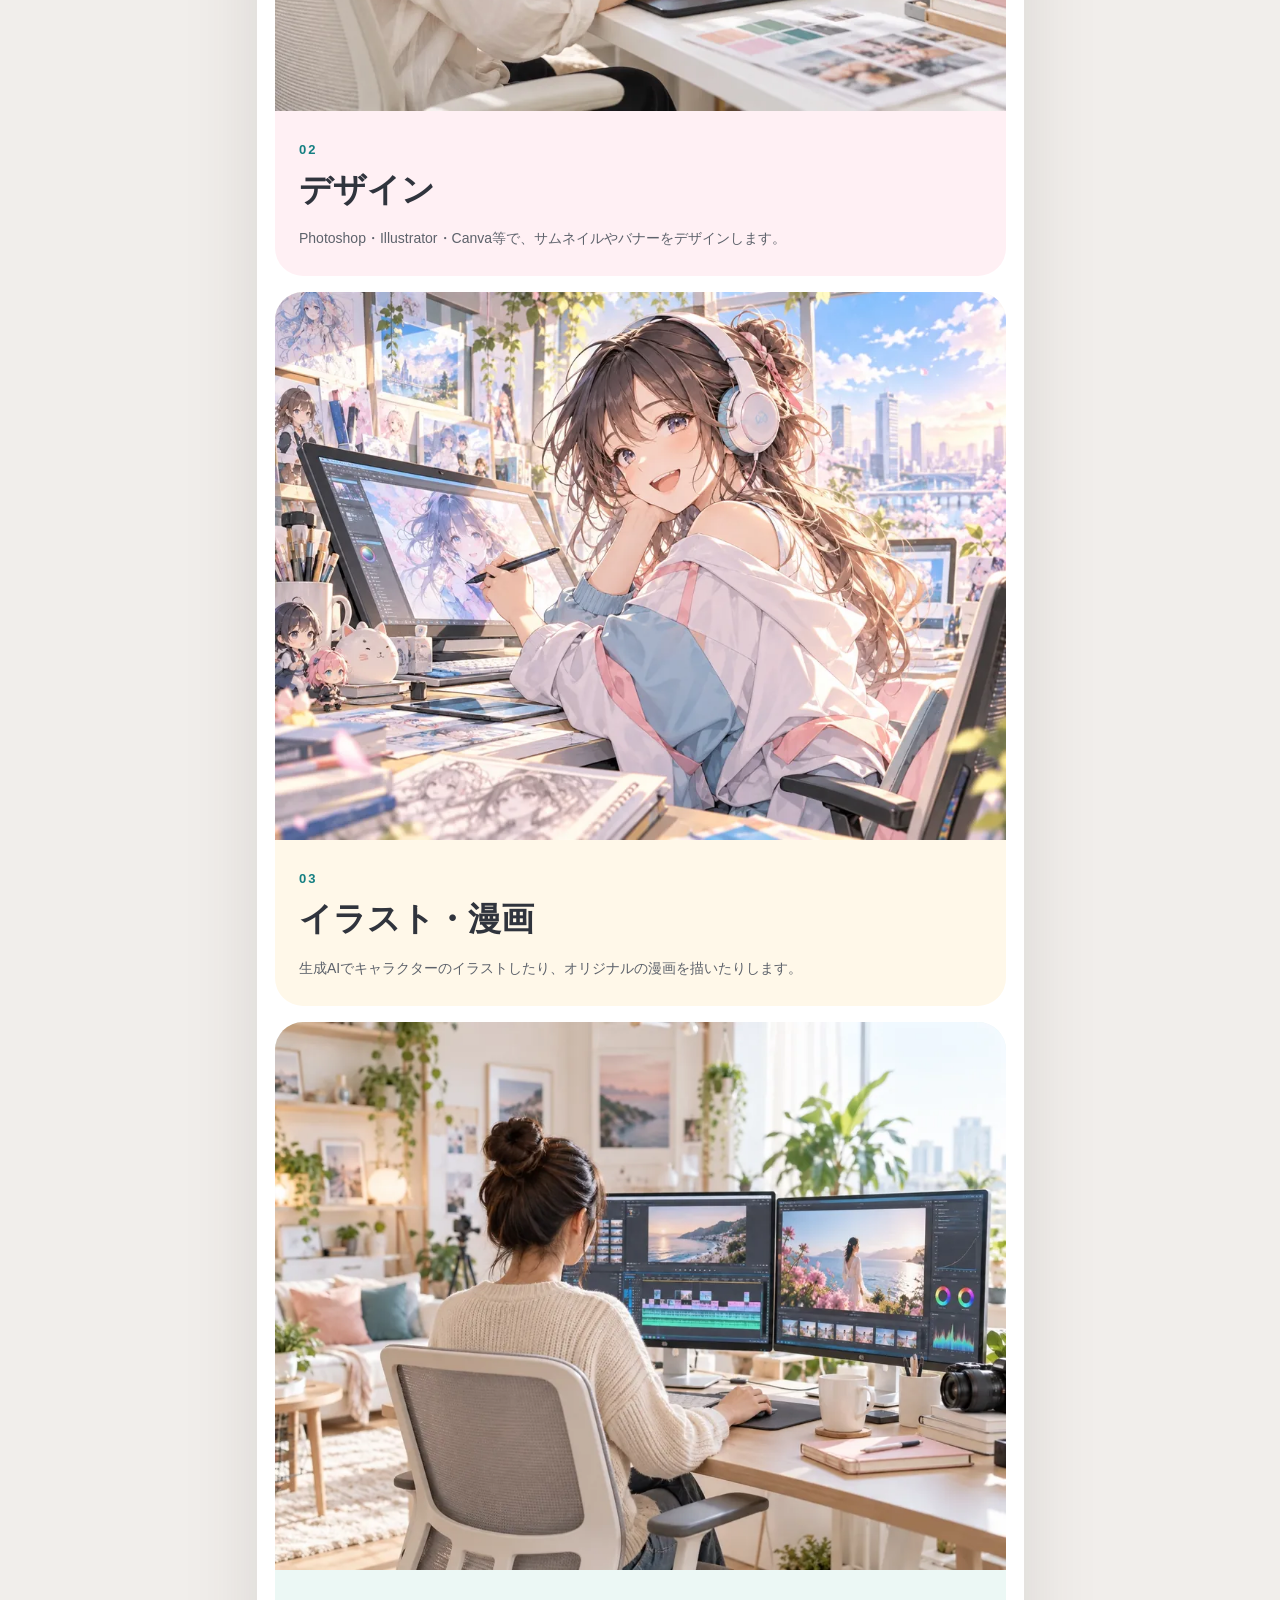
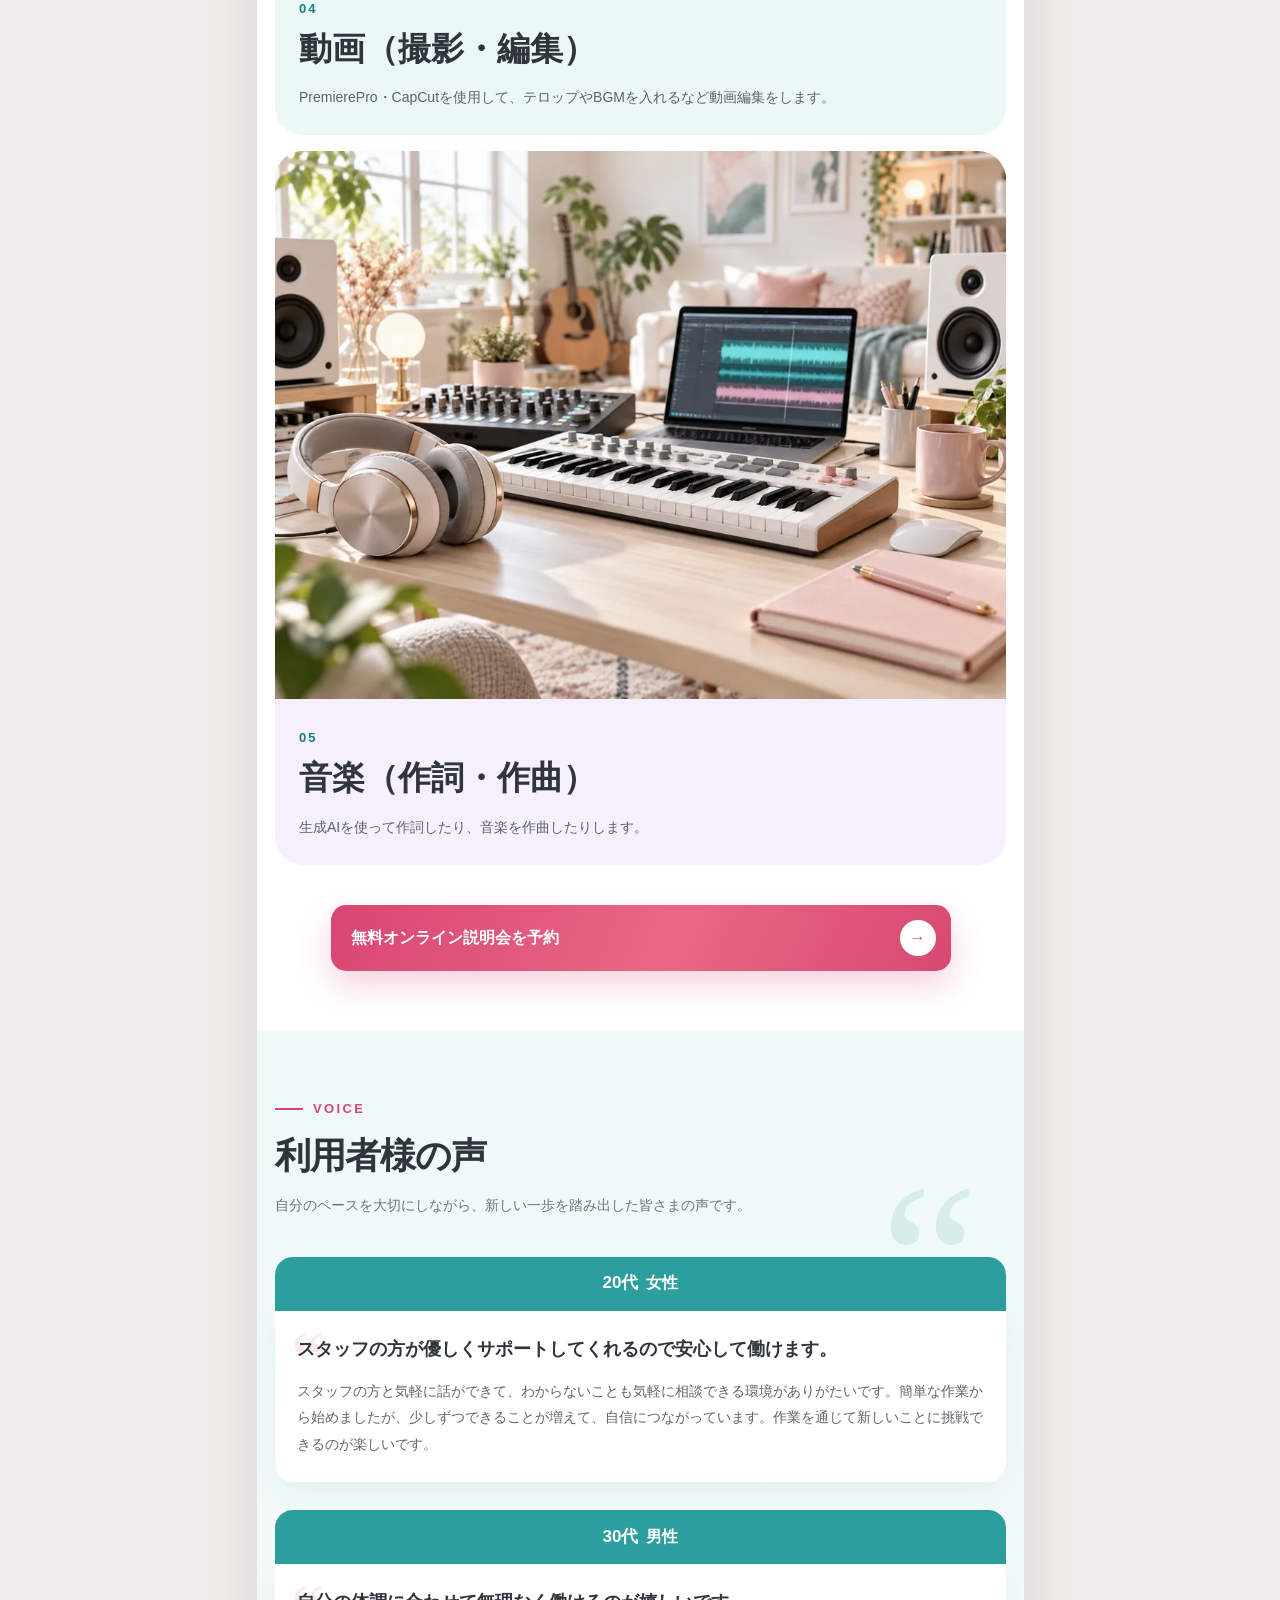
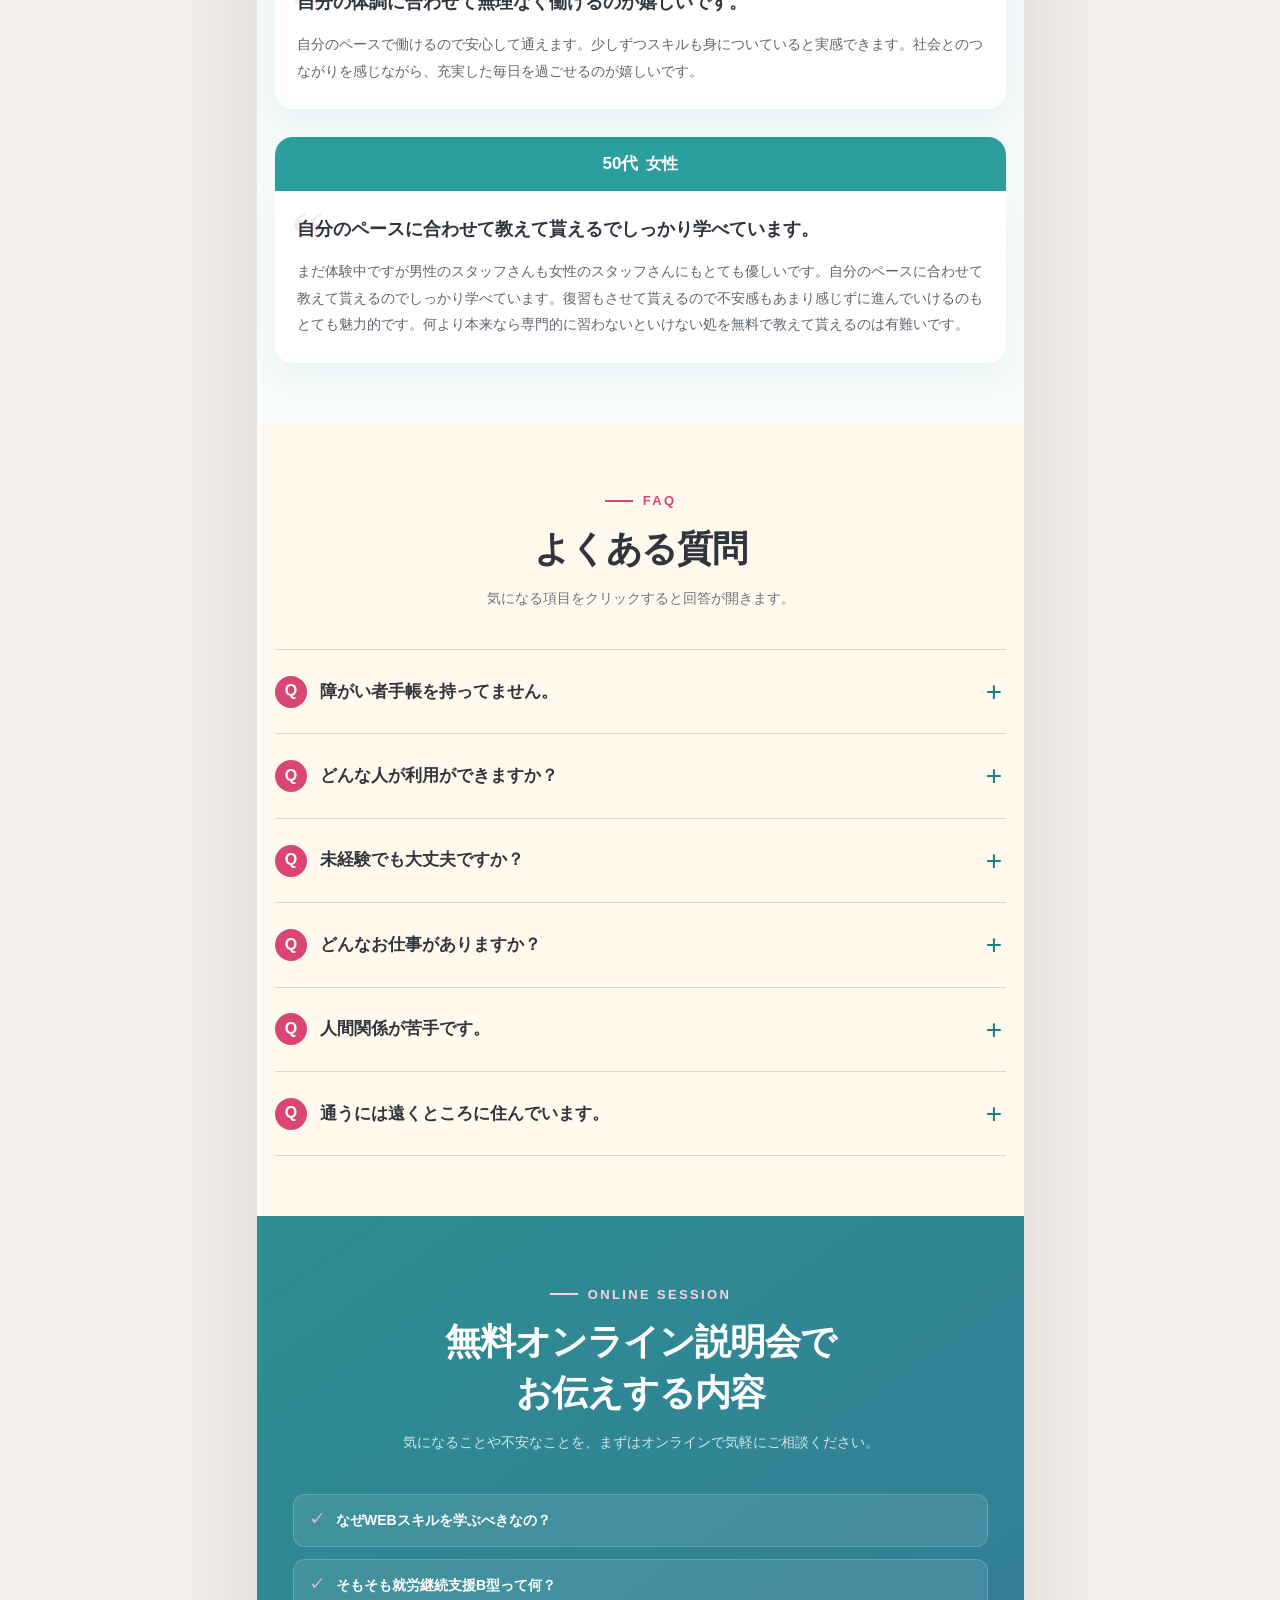
==== commit 7343f11e: "Use font-safe heading slashes" ====
--- a/index.html
+++ b/index.html
@@ -6,7 +6,7 @@
     <meta name="description" content="SNS・YouTube専門の就労継続支援B型 シャマル誉田。デザイン・動画編集・音楽を、自分のペースで学びながら働けます。" />
     <meta name="theme-color" content="#fff8f5" />
     <title>シャマル誉田｜SNS・YouTube専門の就労継続支援B型</title>
-    <link rel="stylesheet" href="style.css?v=20261030-3" />
+    <link rel="stylesheet" href="style.css?v=20261030-4" />
   </head>
   <body>
     <main class="lp" aria-label="シャマル誉田 ランディングページ">
--- a/style.css
+++ b/style.css
@@ -279,11 +279,12 @@
   position: absolute;
   bottom: 4px;
   color: #079ca1;
+  font-family: Arial, sans-serif;
   font-size: .8em;
   font-weight: 400;
   line-height: 1;
 }
-.needs .section-heading h2::before { left: 8px; content: "\\\\"; transform: rotate(-8deg); }
+.needs .section-heading h2::before { left: 8px; content: "//"; transform: rotate(-8deg); }
 .needs .section-heading h2::after { right: 8px; content: "//"; transform: rotate(8deg); }
 .needs__list { position: relative; z-index: 1; display: grid; max-width: 920px; padding: 0; margin: 0 auto; gap: 30px; list-style: none; }
 .needs__list li {
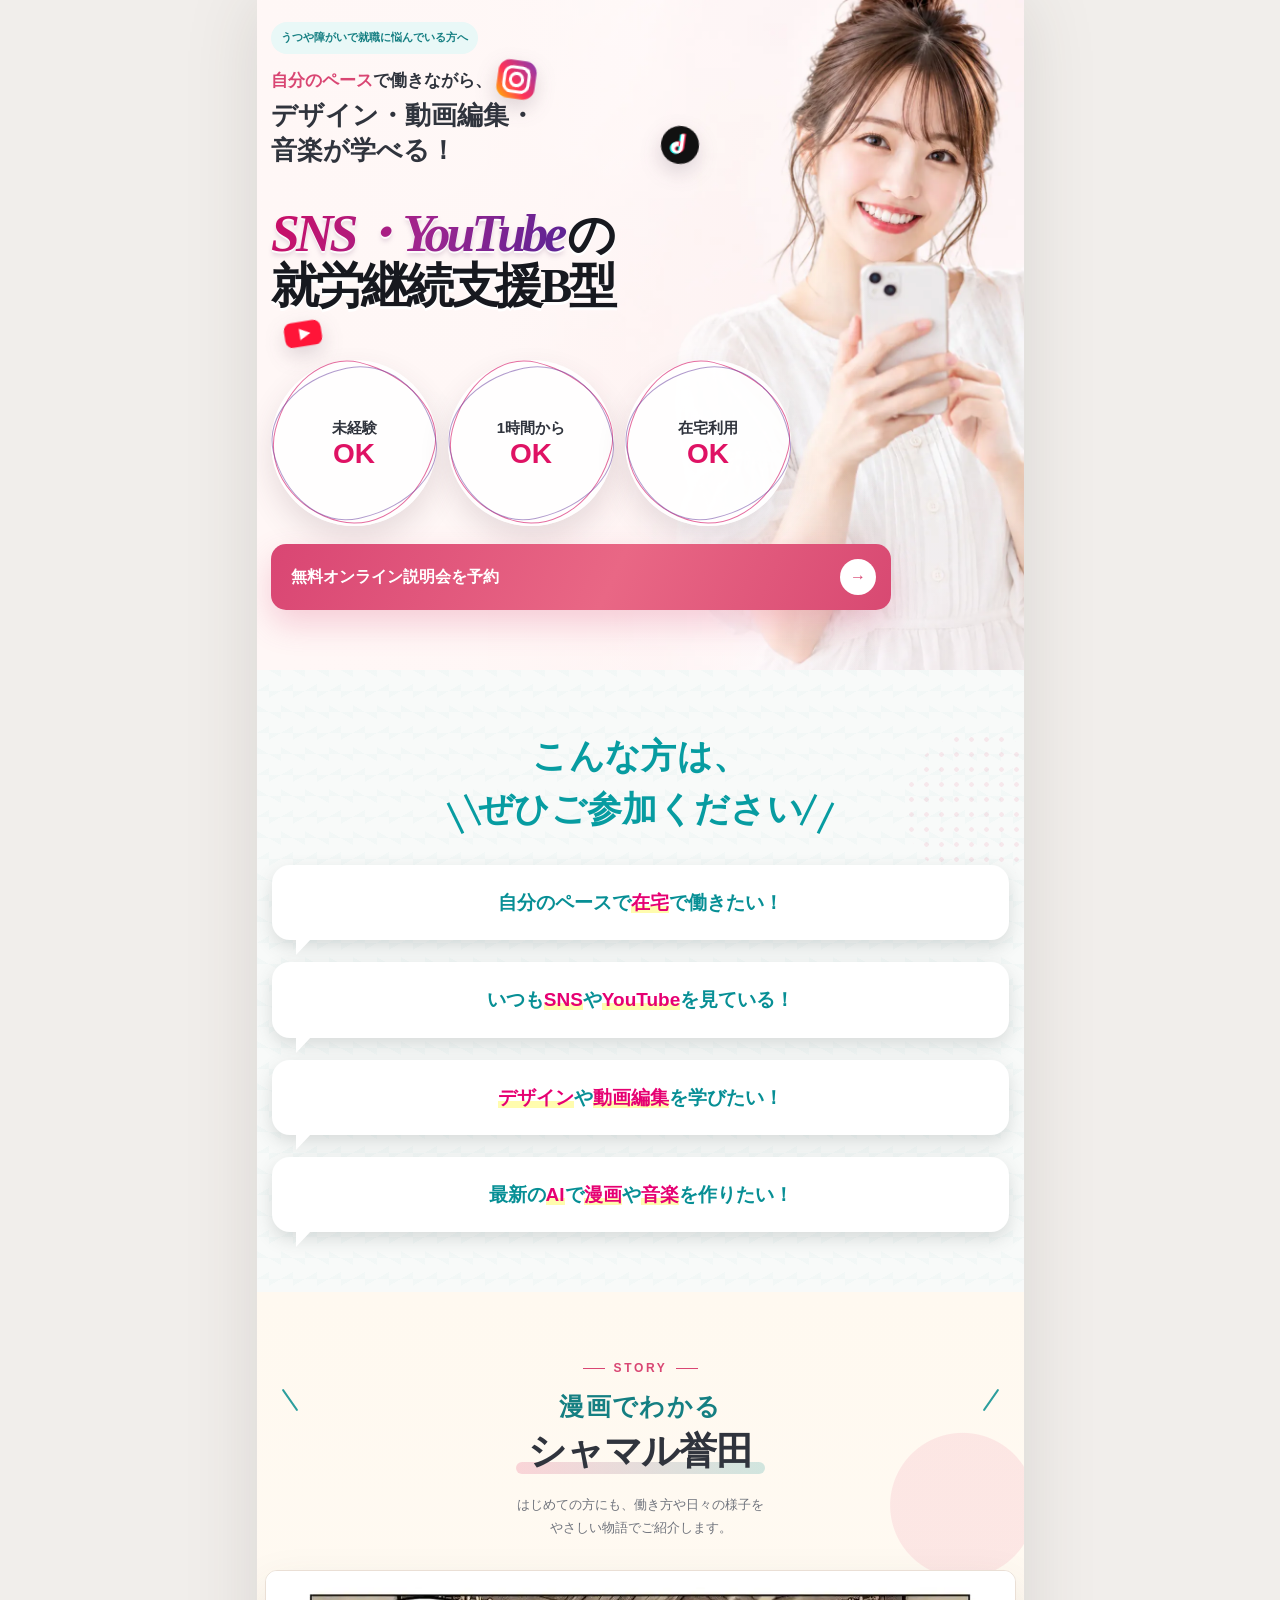
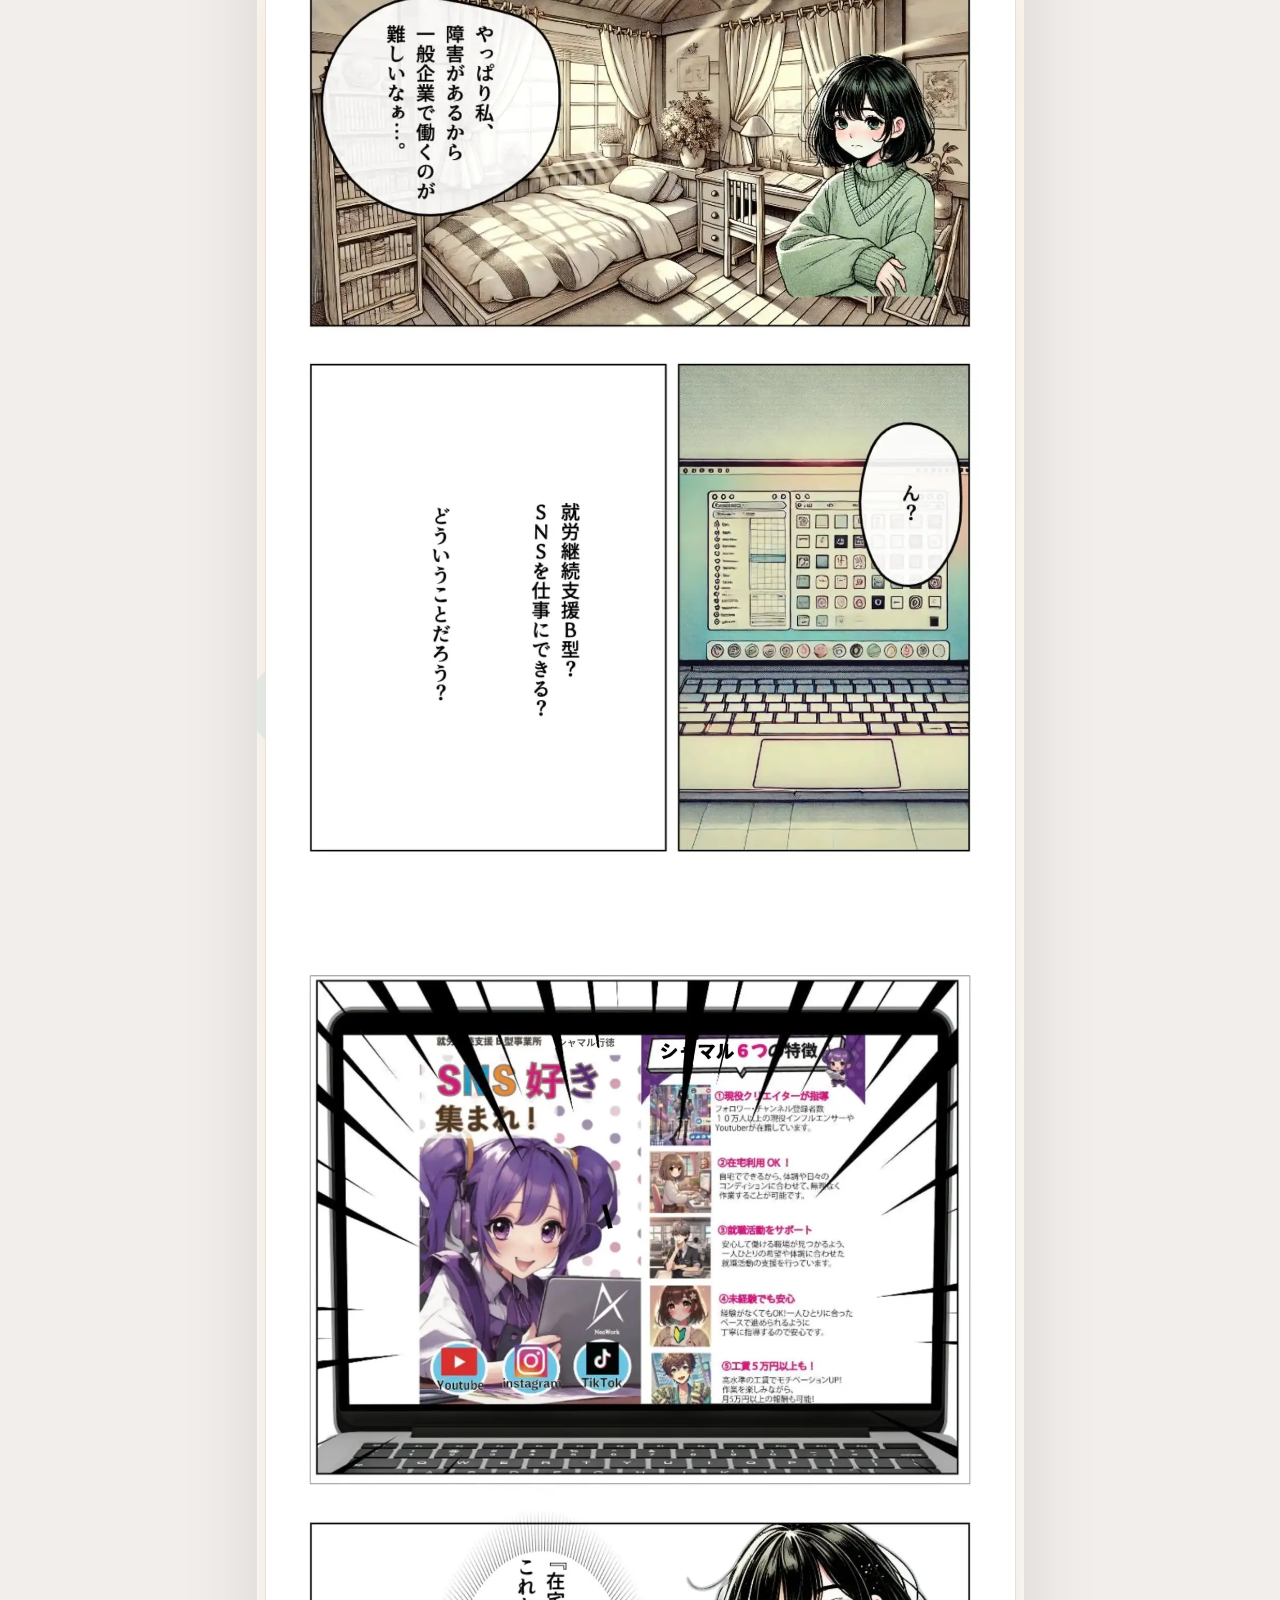
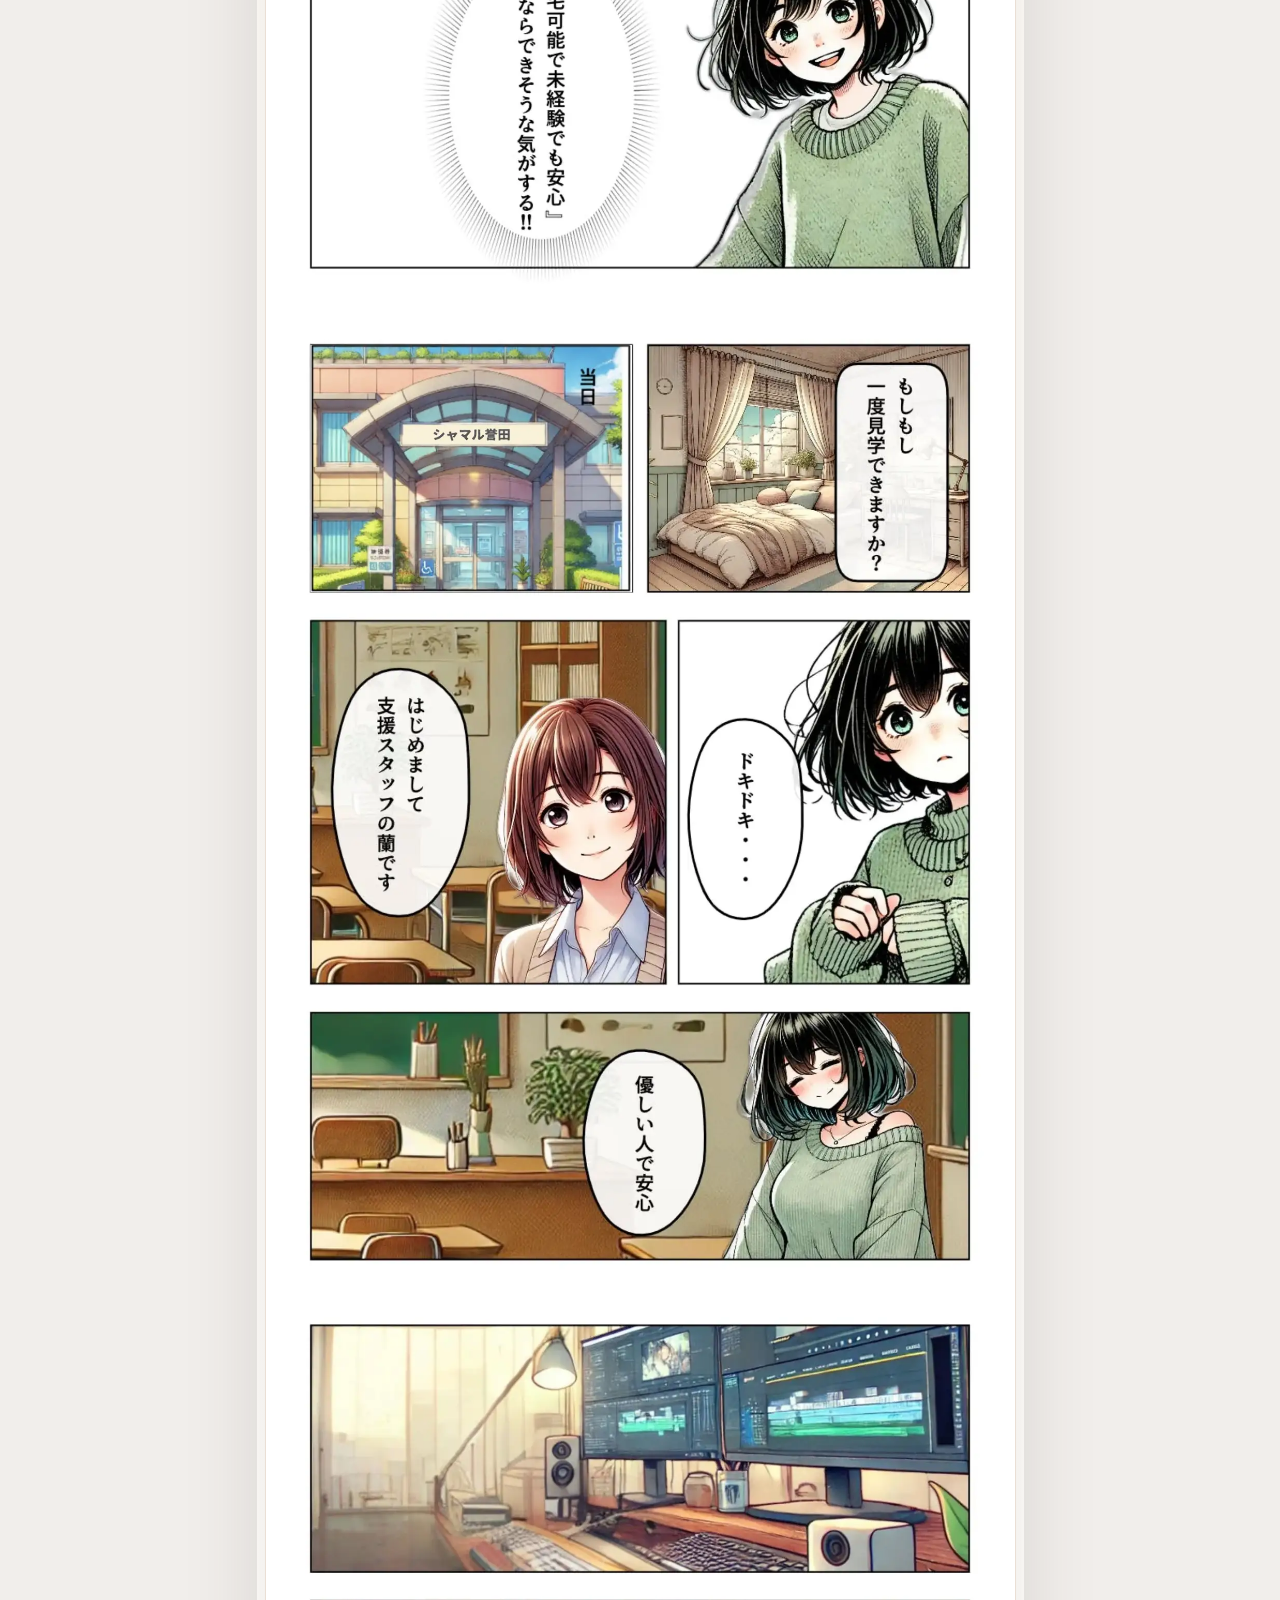
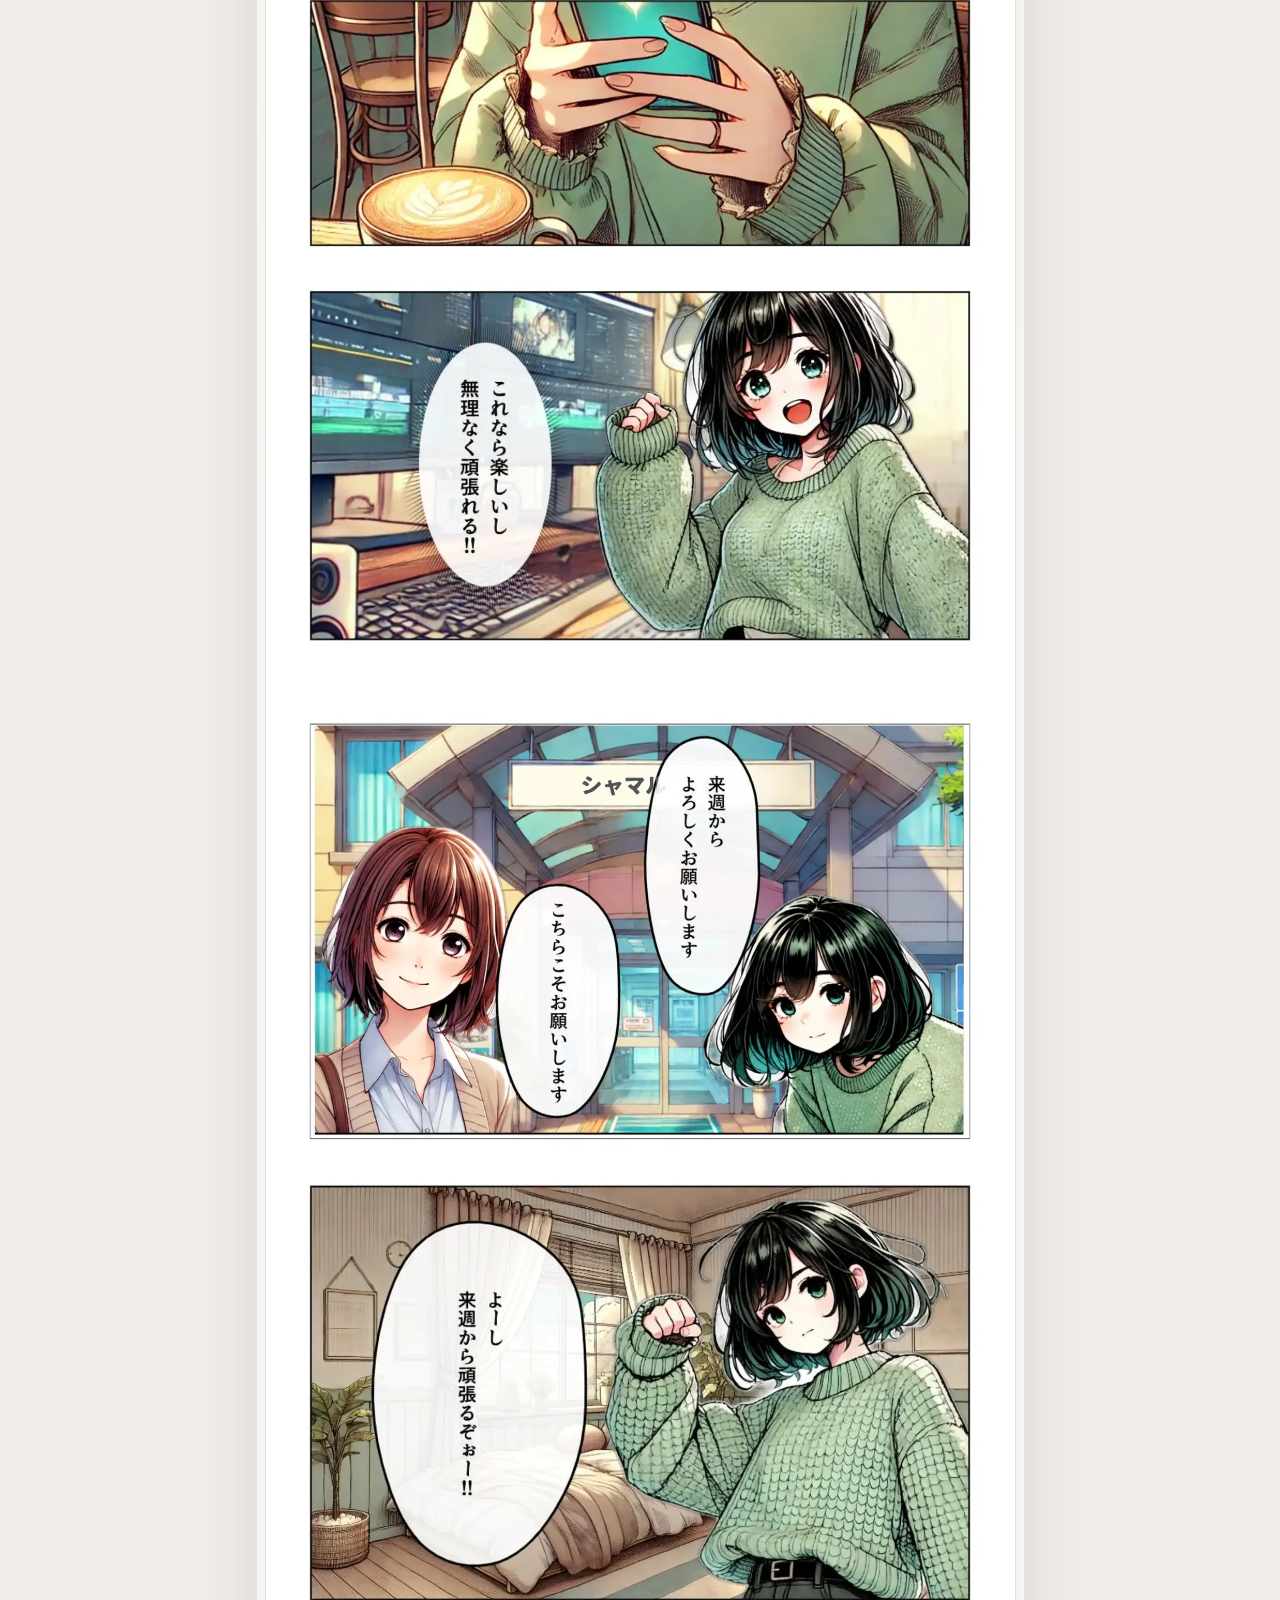
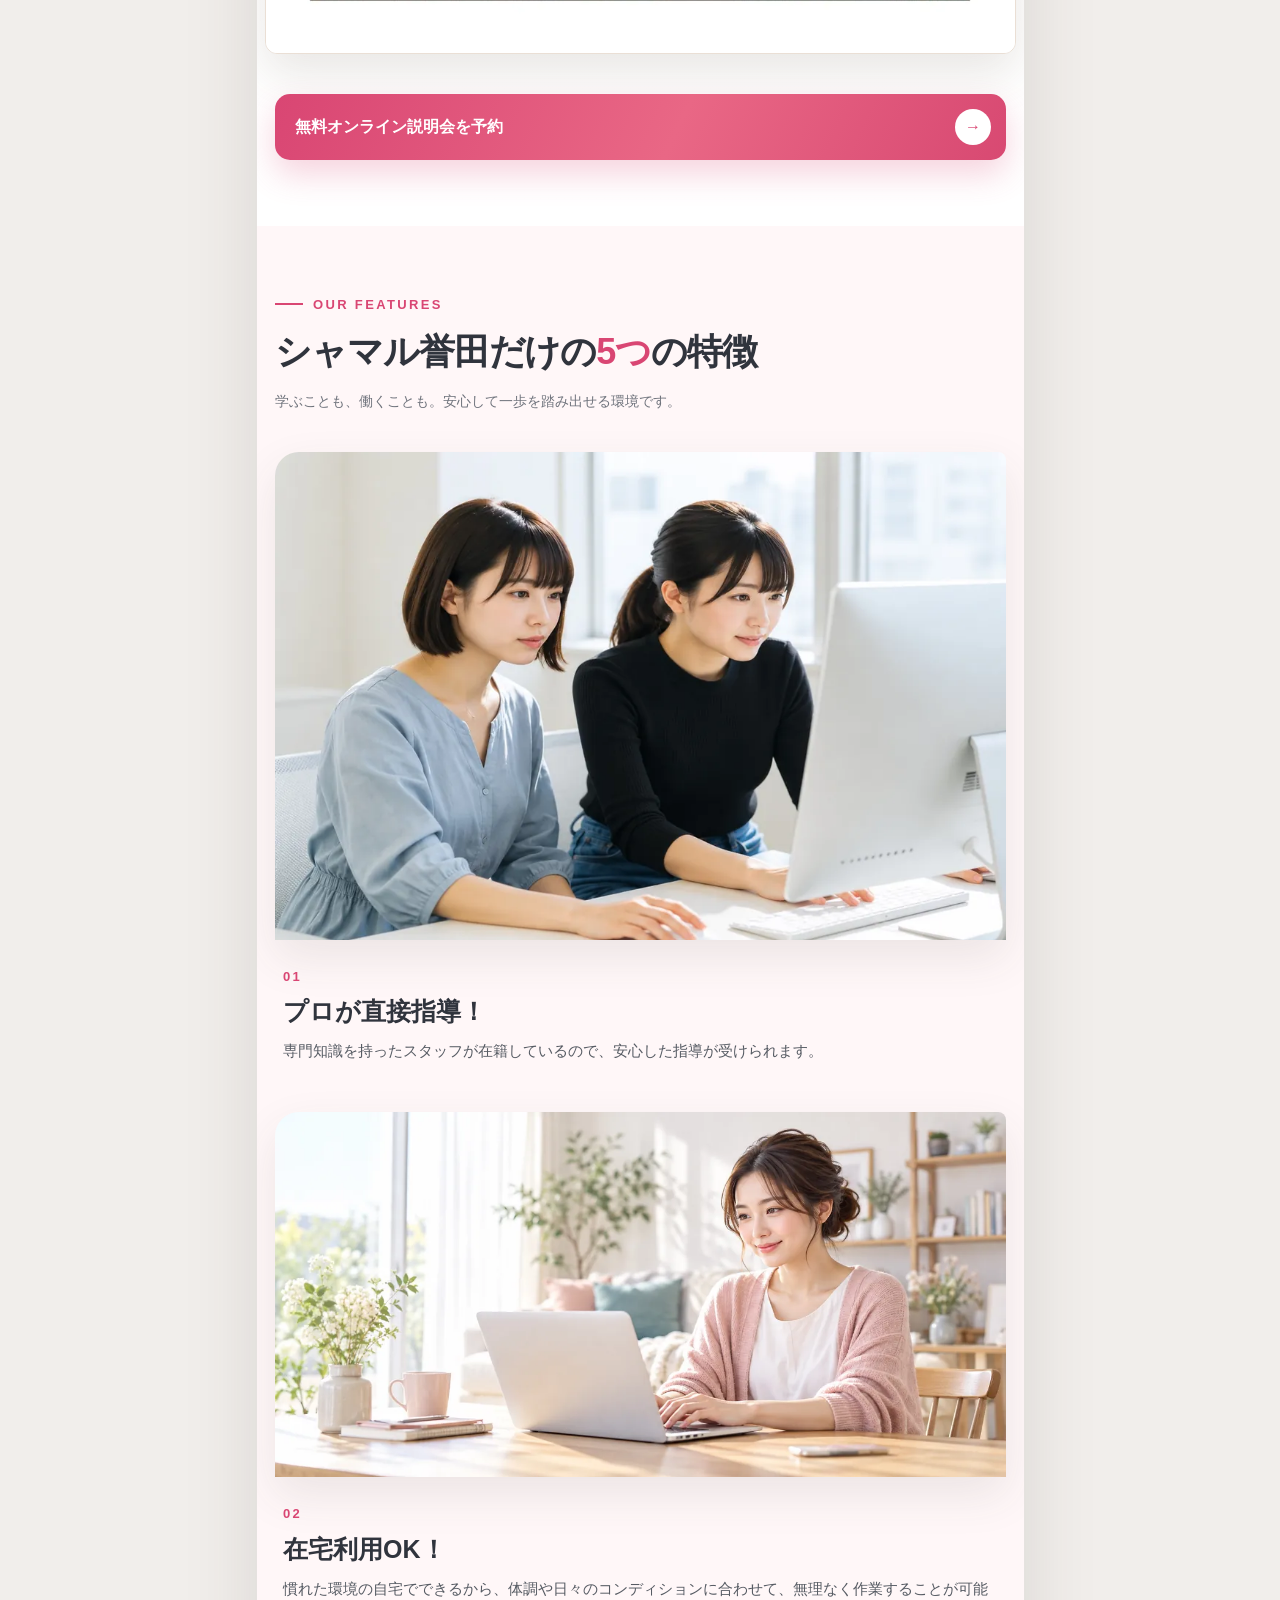
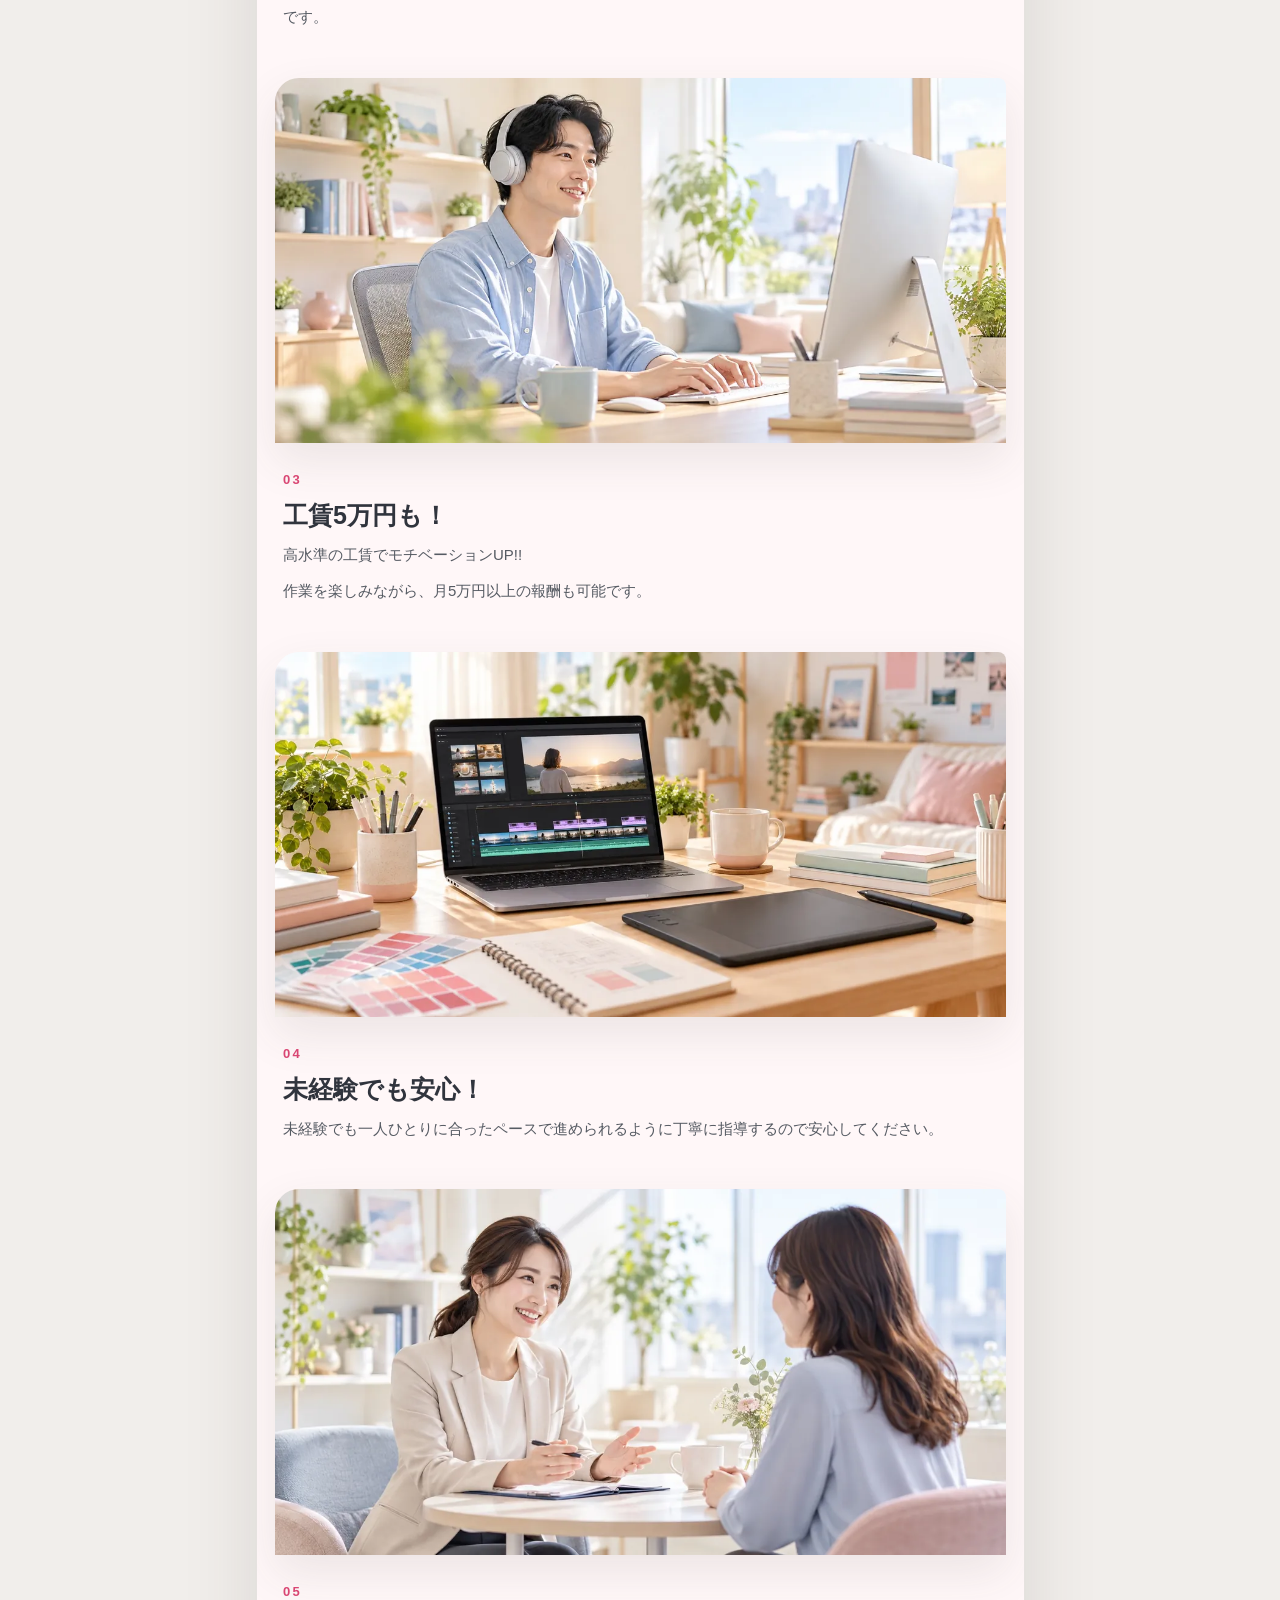
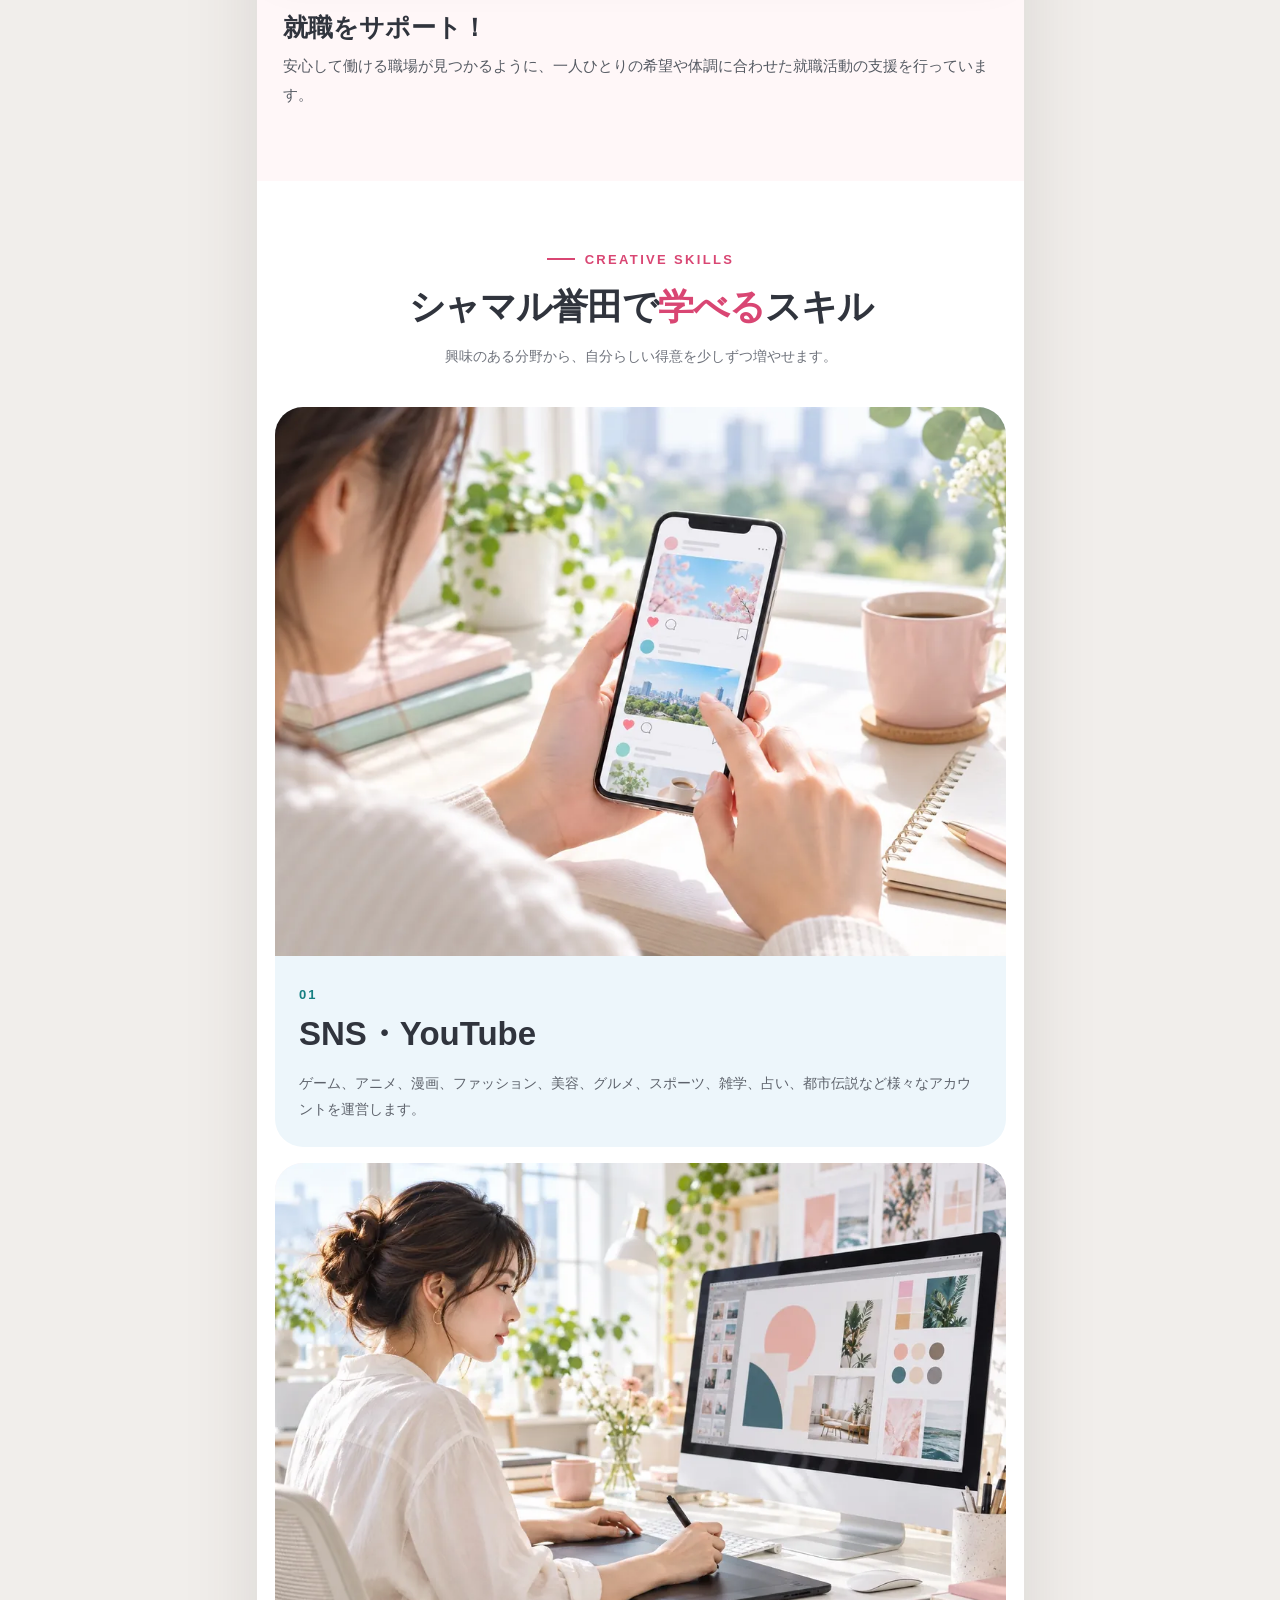
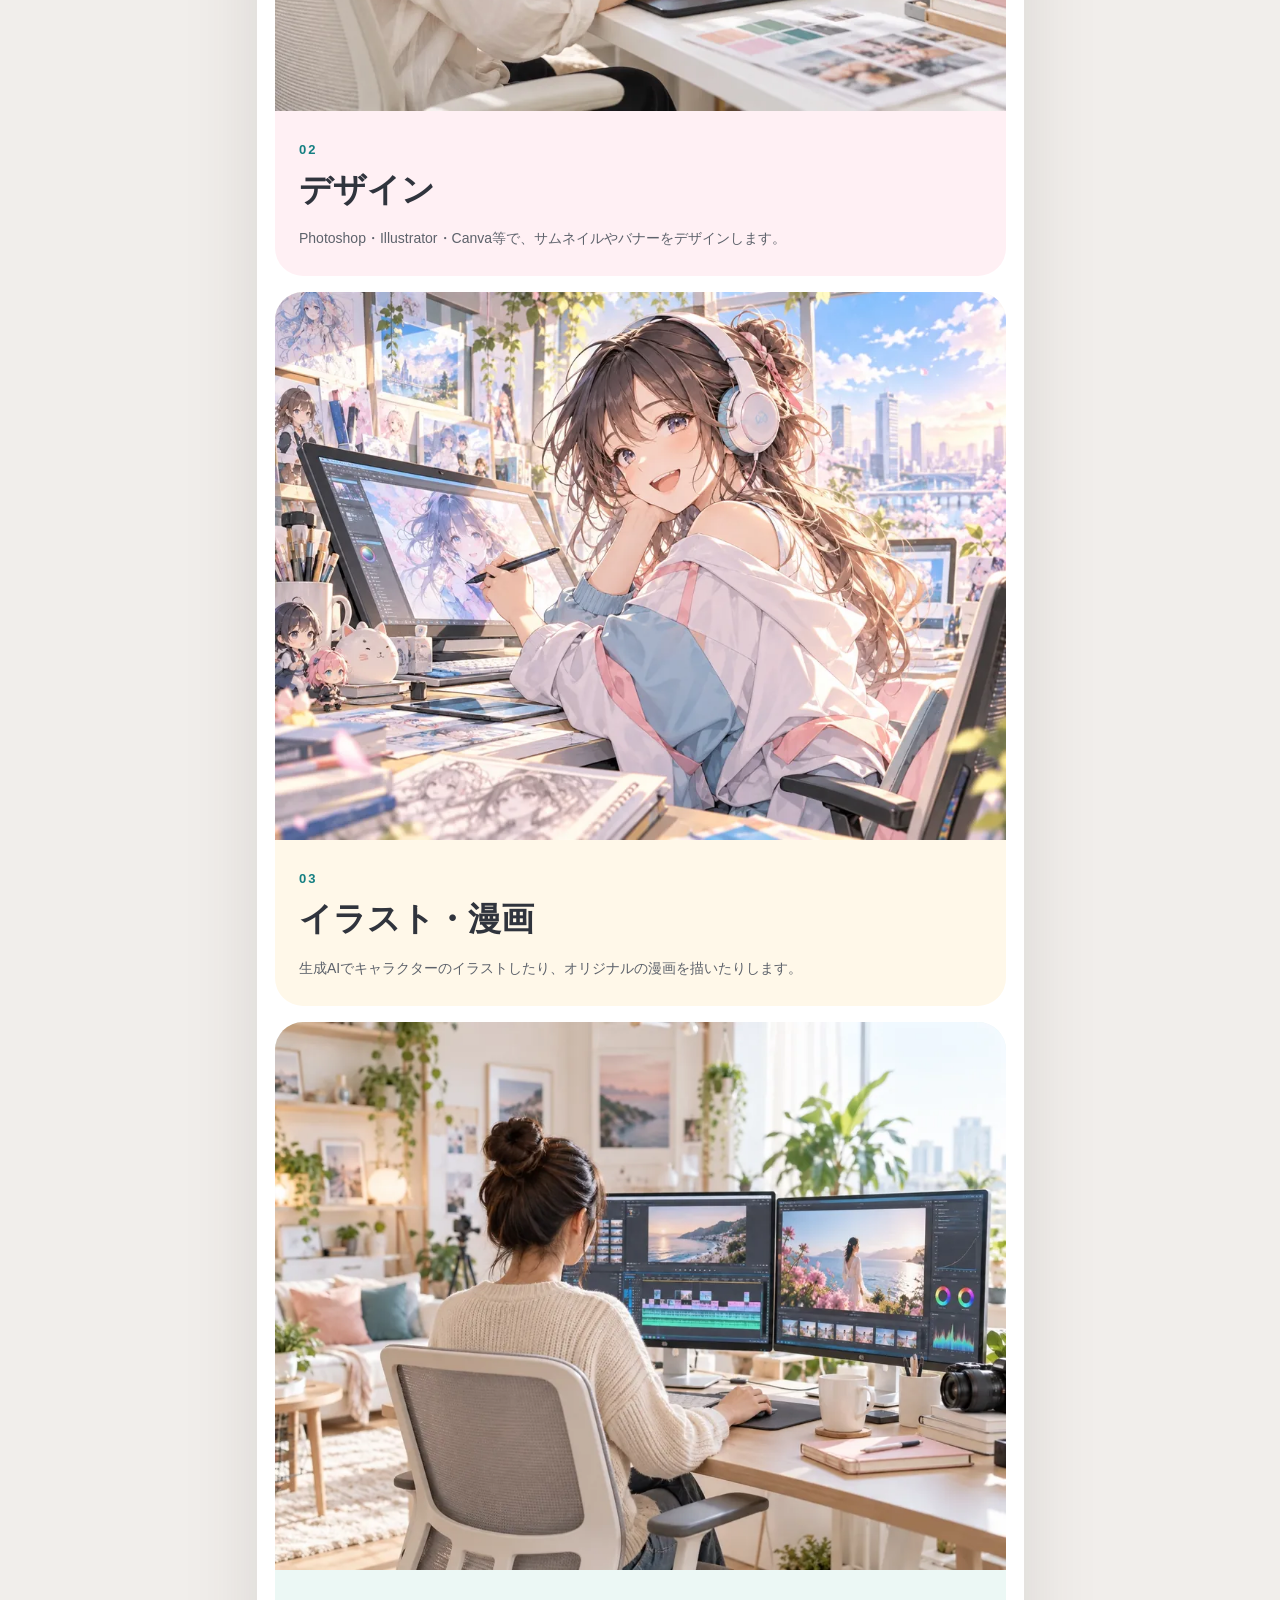
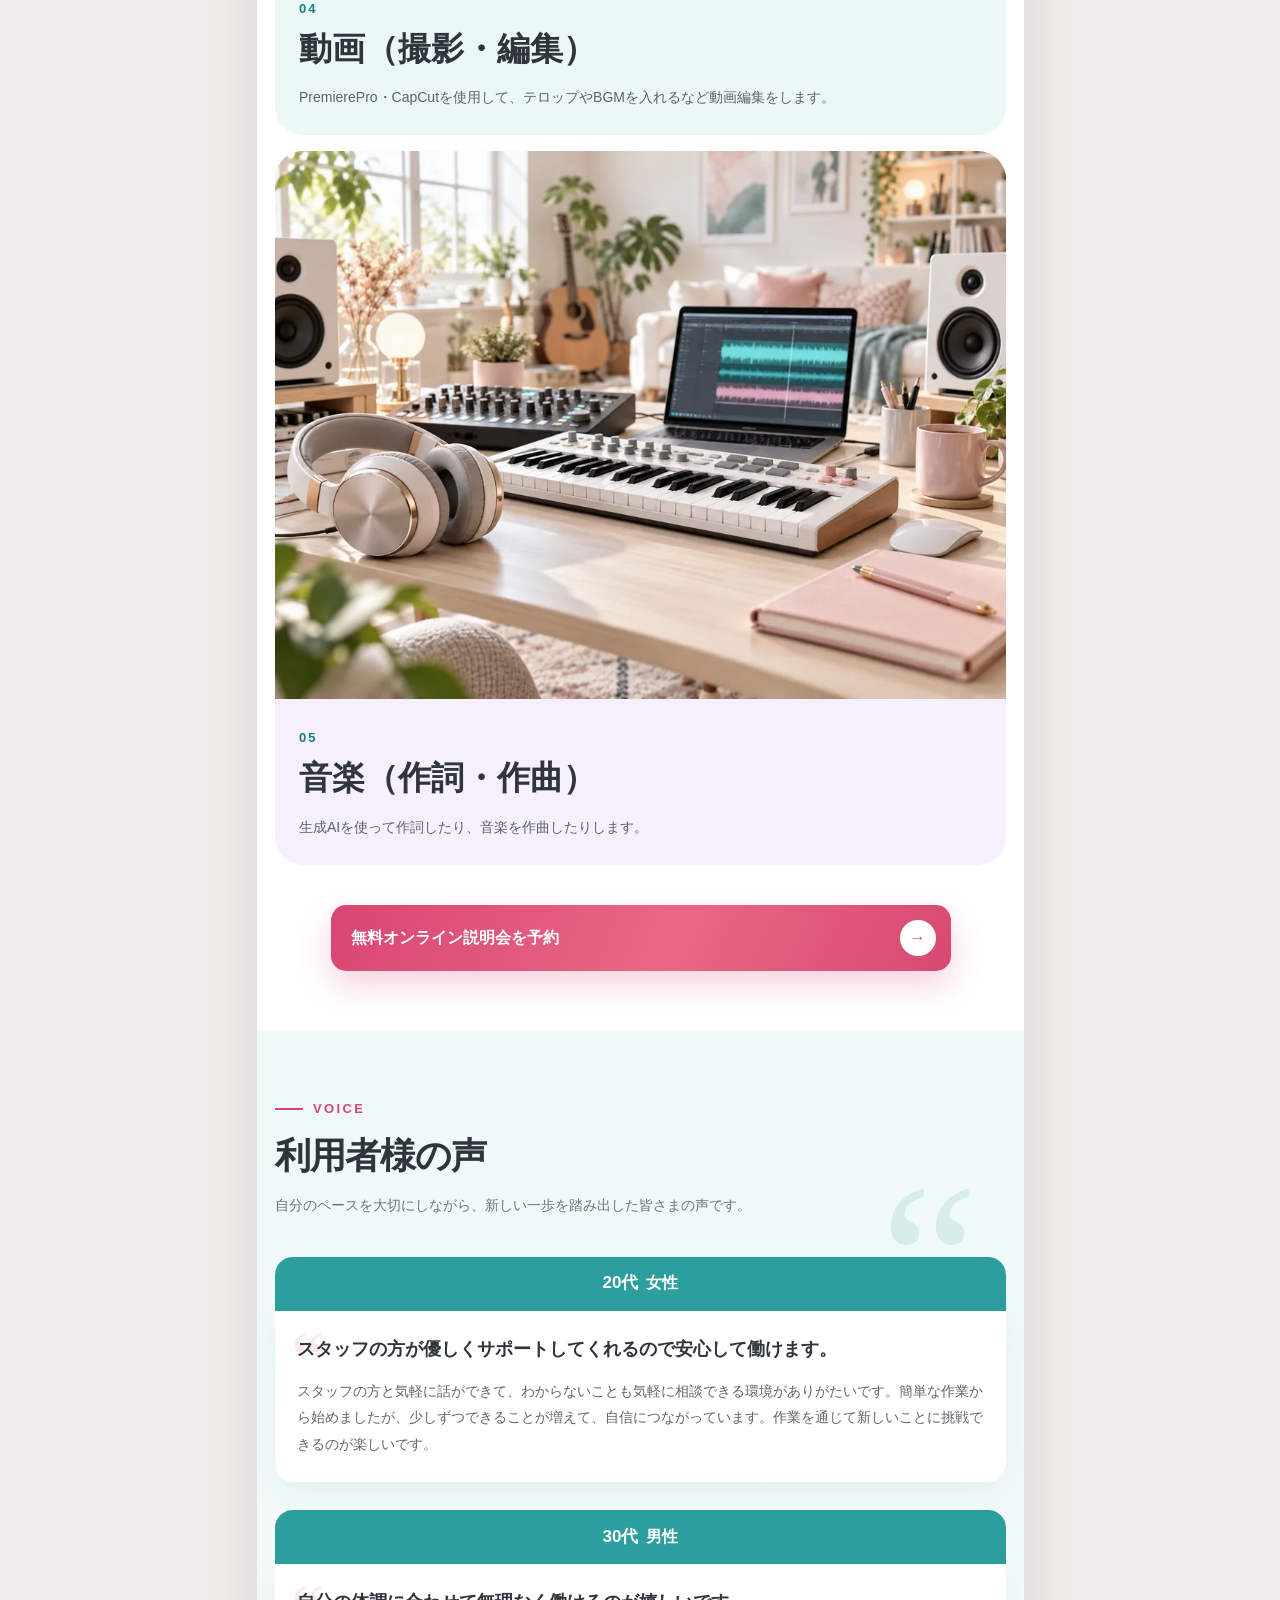
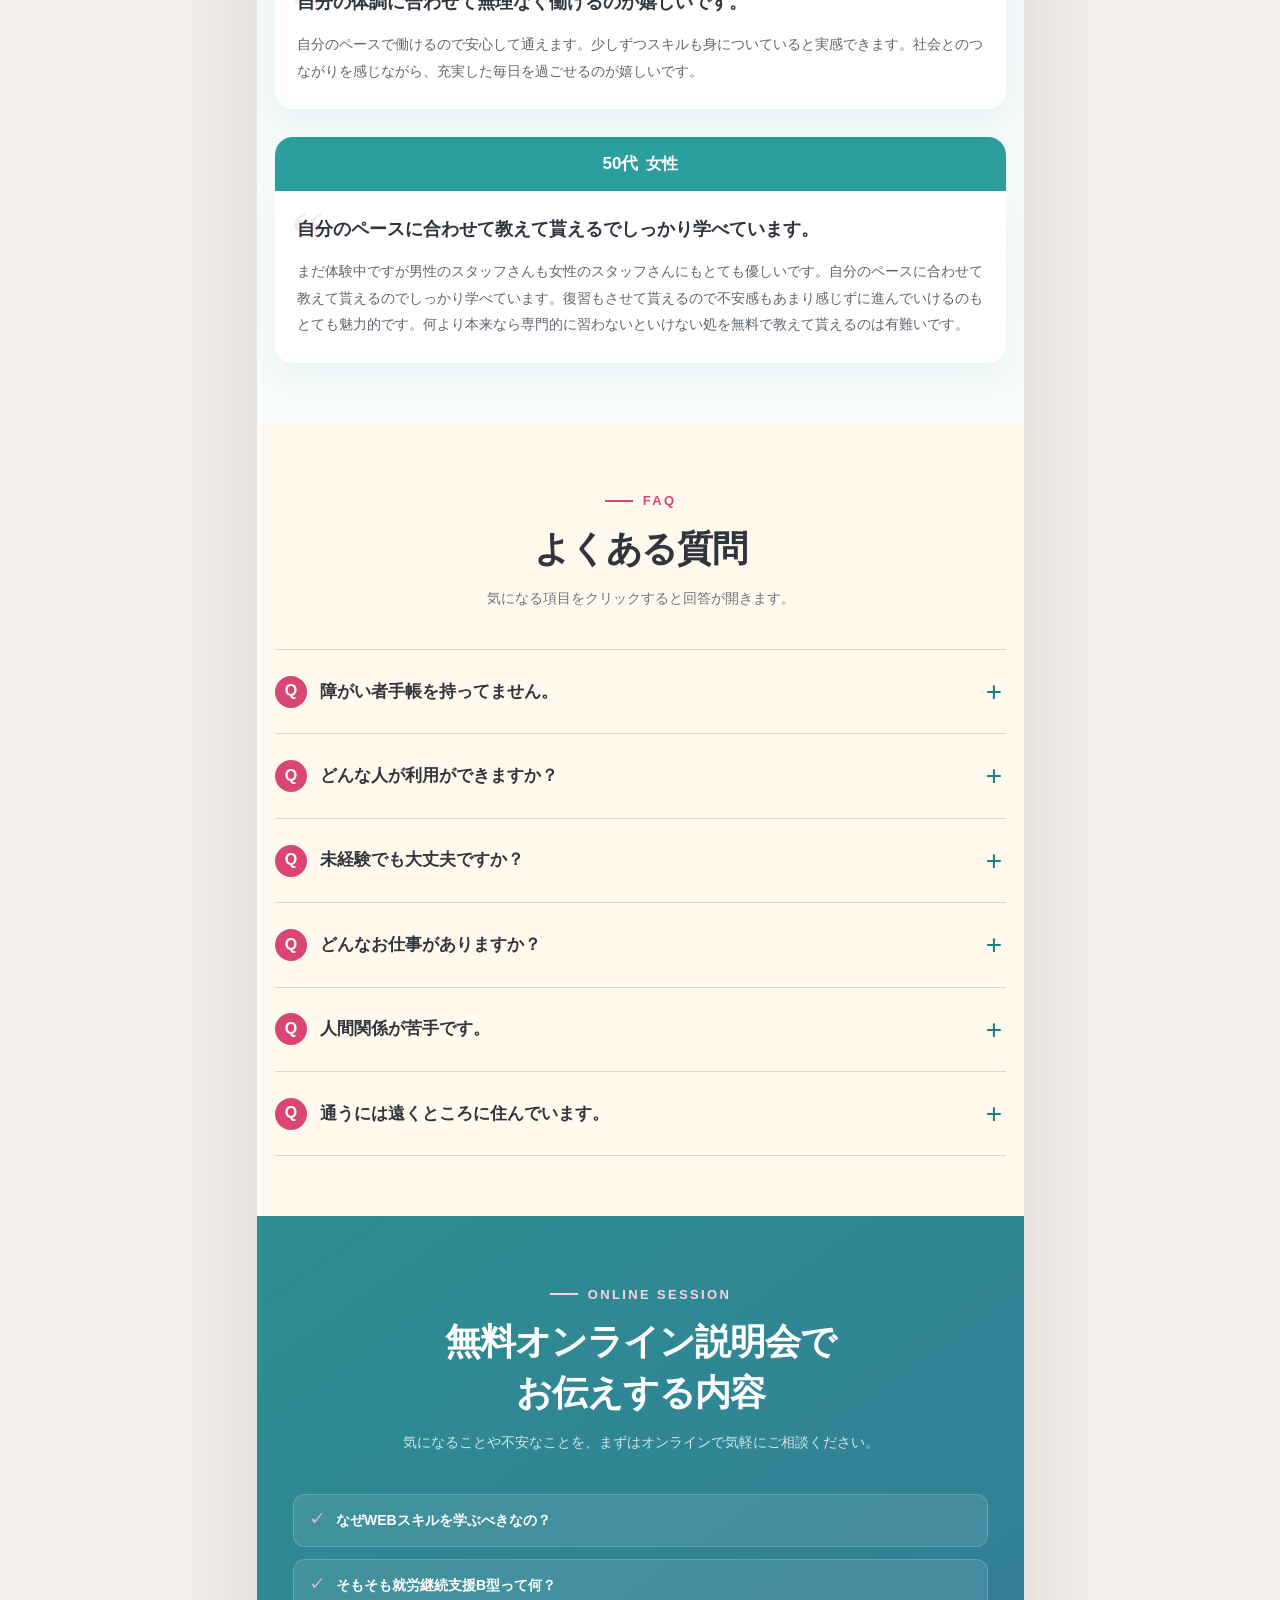
==== commit e54e4e0c: "Draw heading slashes without font glyphs" ====
--- a/index.html
+++ b/index.html
@@ -6,7 +6,7 @@
     <meta name="description" content="SNS・YouTube専門の就労継続支援B型 シャマル誉田。デザイン・動画編集・音楽を、自分のペースで学びながら働けます。" />
     <meta name="theme-color" content="#fff8f5" />
     <title>シャマル誉田｜SNS・YouTube専門の就労継続支援B型</title>
-    <link rel="stylesheet" href="style.css?v=20261030-4" />
+    <link rel="stylesheet" href="style.css?v=20261030-5" />
   </head>
   <body>
     <main class="lp" aria-label="シャマル誉田 ランディングページ">
--- a/style.css
+++ b/style.css
@@ -278,14 +278,16 @@
 .needs .section-heading h2::after {
   position: absolute;
   bottom: 4px;
+  width: 16px;
+  height: 34px;
+  border-right: 3px solid currentColor;
+  border-left: 3px solid currentColor;
   color: #079ca1;
-  font-family: Arial, sans-serif;
-  font-size: .8em;
-  font-weight: 400;
-  line-height: 1;
-}
-.needs .section-heading h2::before { left: 8px; content: "//"; transform: rotate(-8deg); }
-.needs .section-heading h2::after { right: 8px; content: "//"; transform: rotate(8deg); }
+  content: "";
+  transform-origin: center;
+}
+.needs .section-heading h2::before { left: 20px; transform: rotate(-26deg); }
+.needs .section-heading h2::after { right: 20px; transform: rotate(26deg); }
 .needs__list { position: relative; z-index: 1; display: grid; max-width: 920px; padding: 0; margin: 0 auto; gap: 30px; list-style: none; }
 .needs__list li {
   position: relative;
@@ -559,8 +561,8 @@
   .needs { padding-right: 15px; padding-left: 15px; }
   .needs .section-heading { margin-bottom: 30px; }
   .needs .section-heading h2 { padding: 0 27px; font-size: clamp(29px, 8.3vw, 35px); line-height: 1.5; }
-  .needs .section-heading h2::before { left: 0; }
-  .needs .section-heading h2::after { right: 0; }
+  .needs .section-heading h2::before { left: 2px; }
+  .needs .section-heading h2::after { right: 2px; }
   .needs__list { gap: 22px; }
   .needs__list li { min-height: 0; padding: 22px 15px; border-radius: 18px; }
   .needs__list li::after { bottom: -15px; left: 24px; border-top-width: 17px; border-right-width: 16px; }
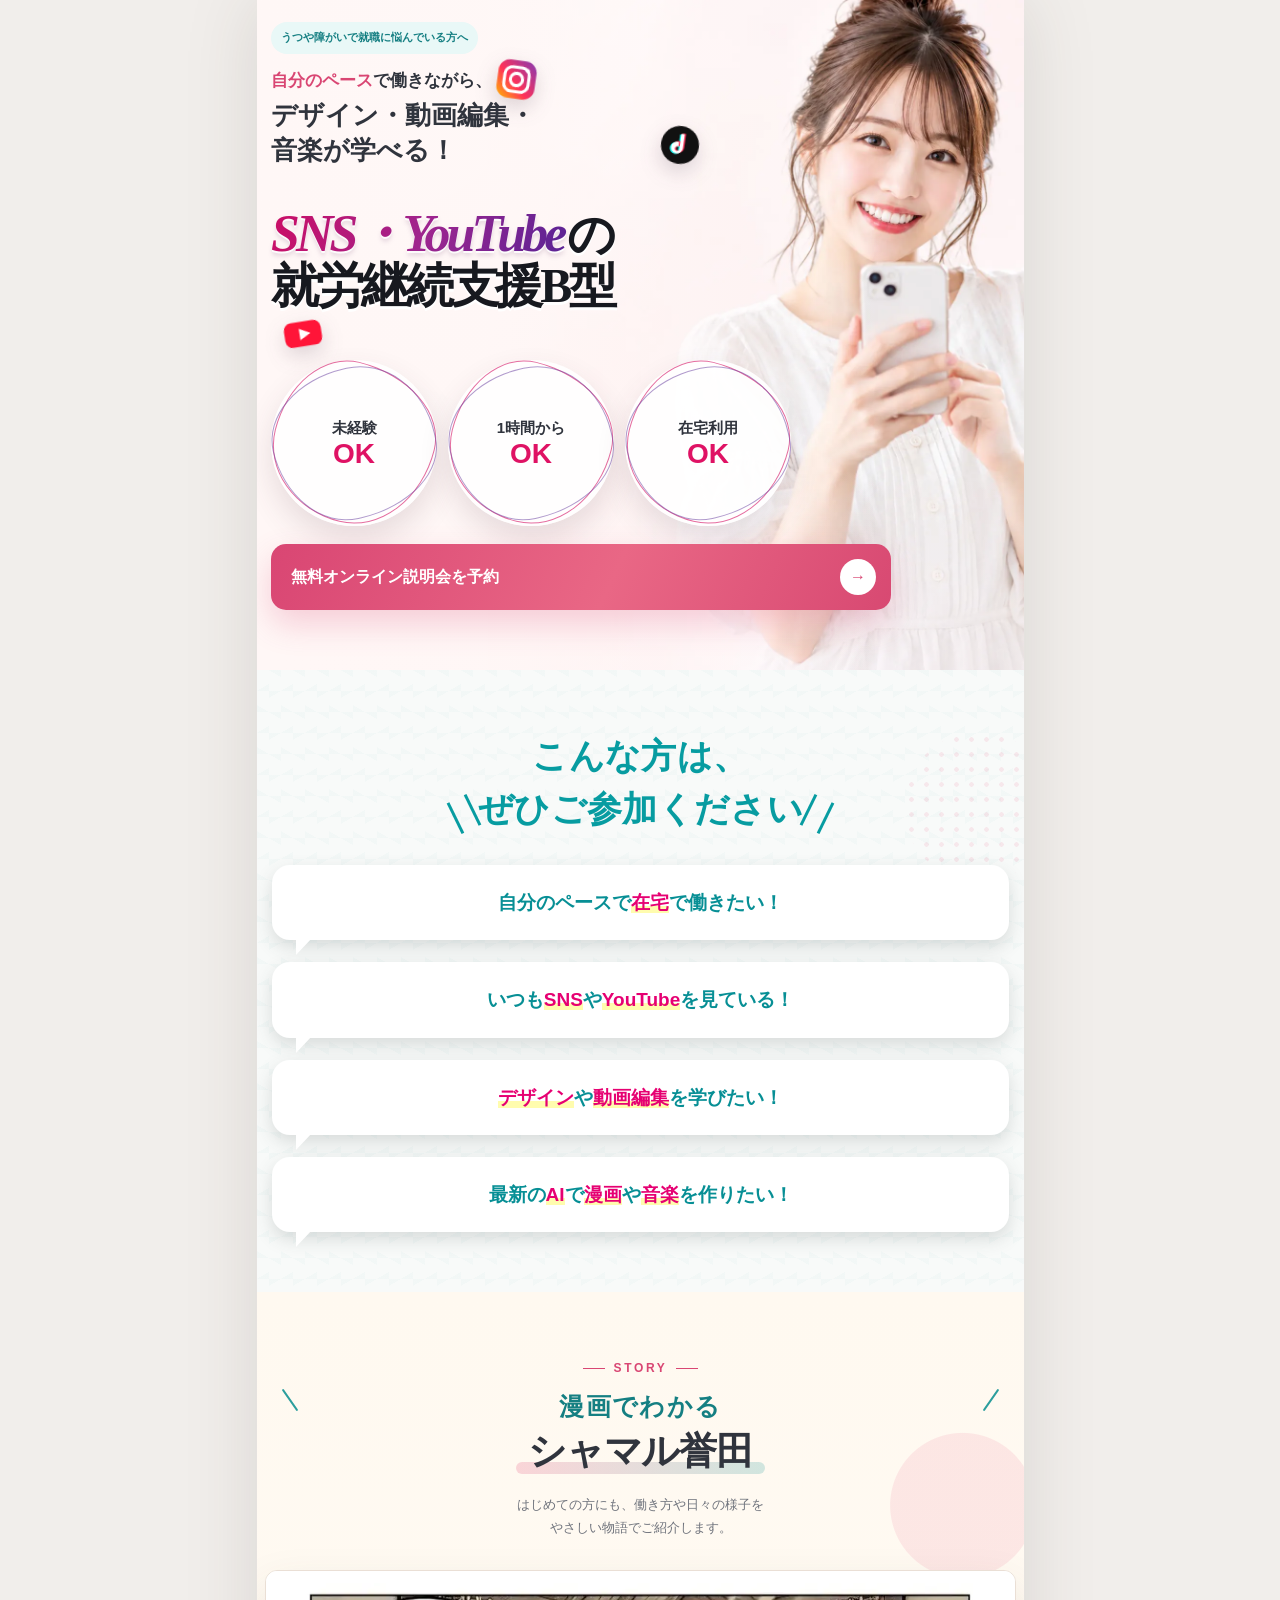
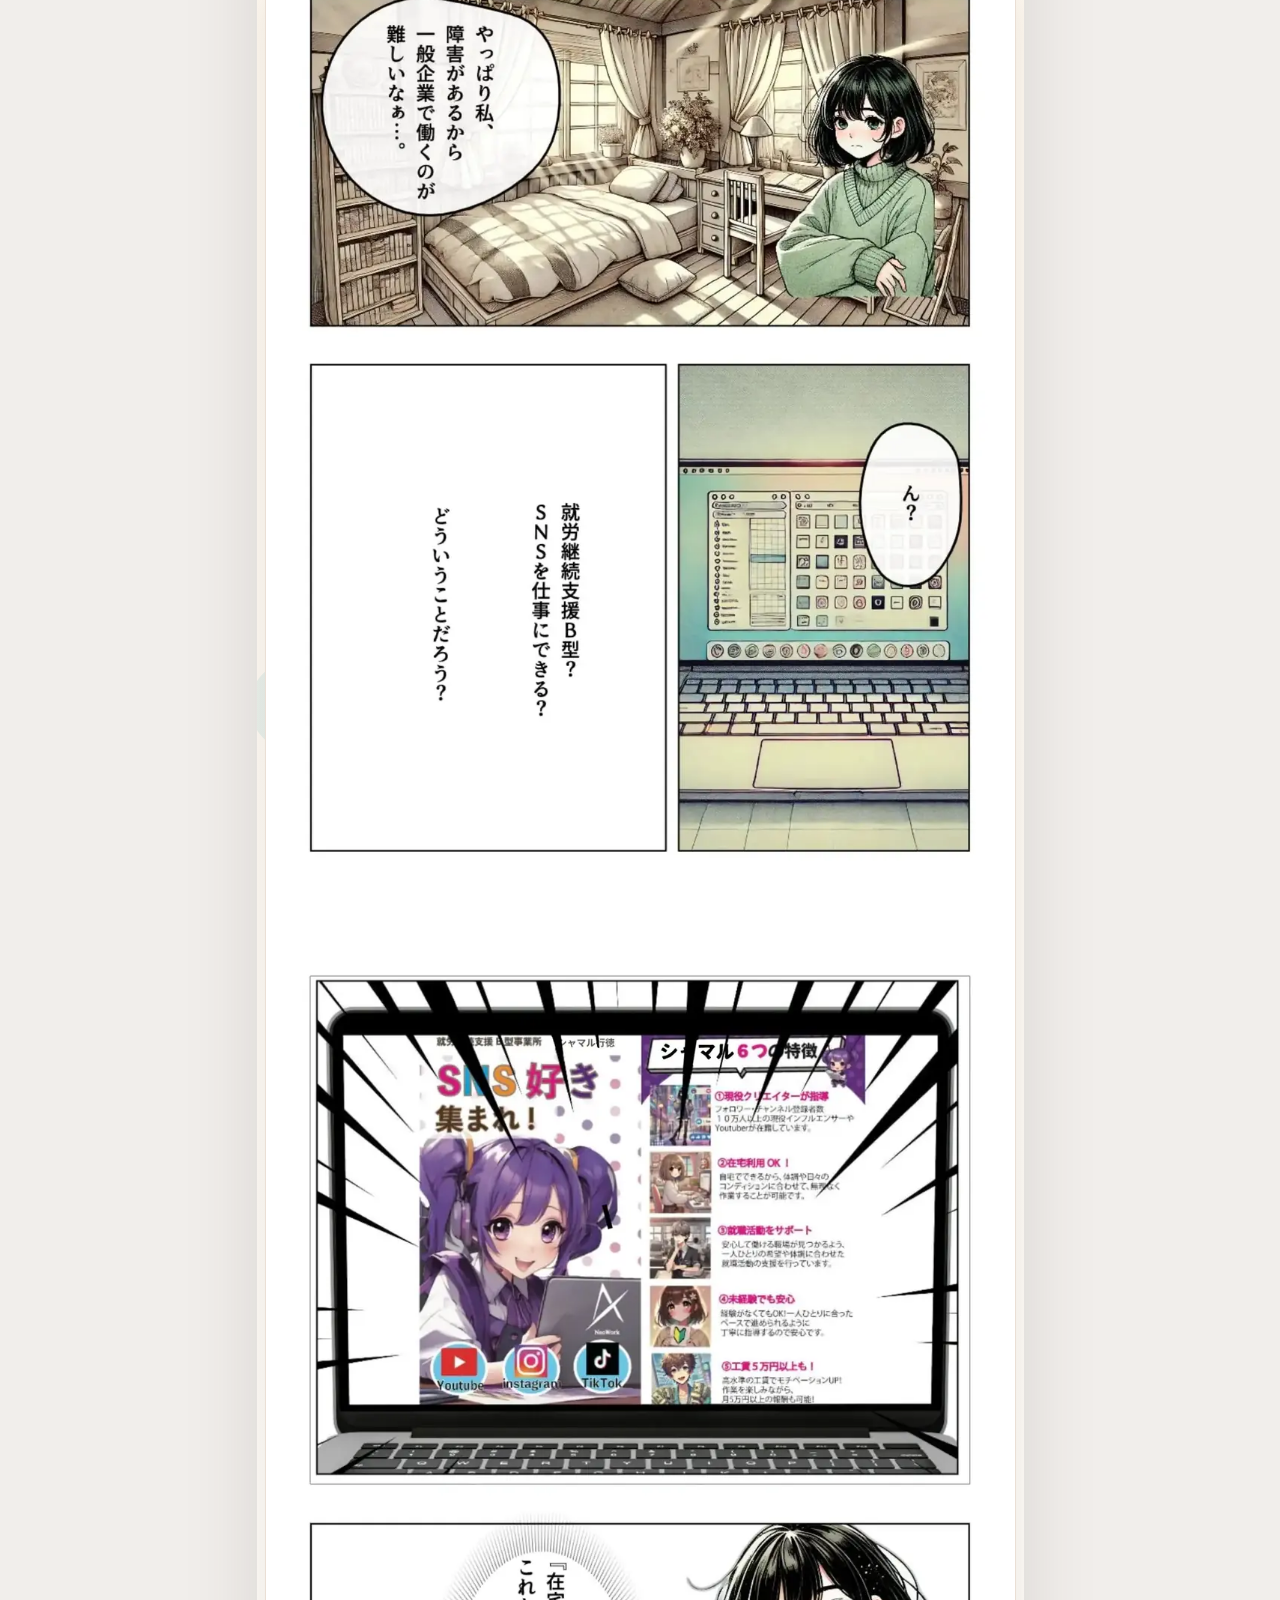
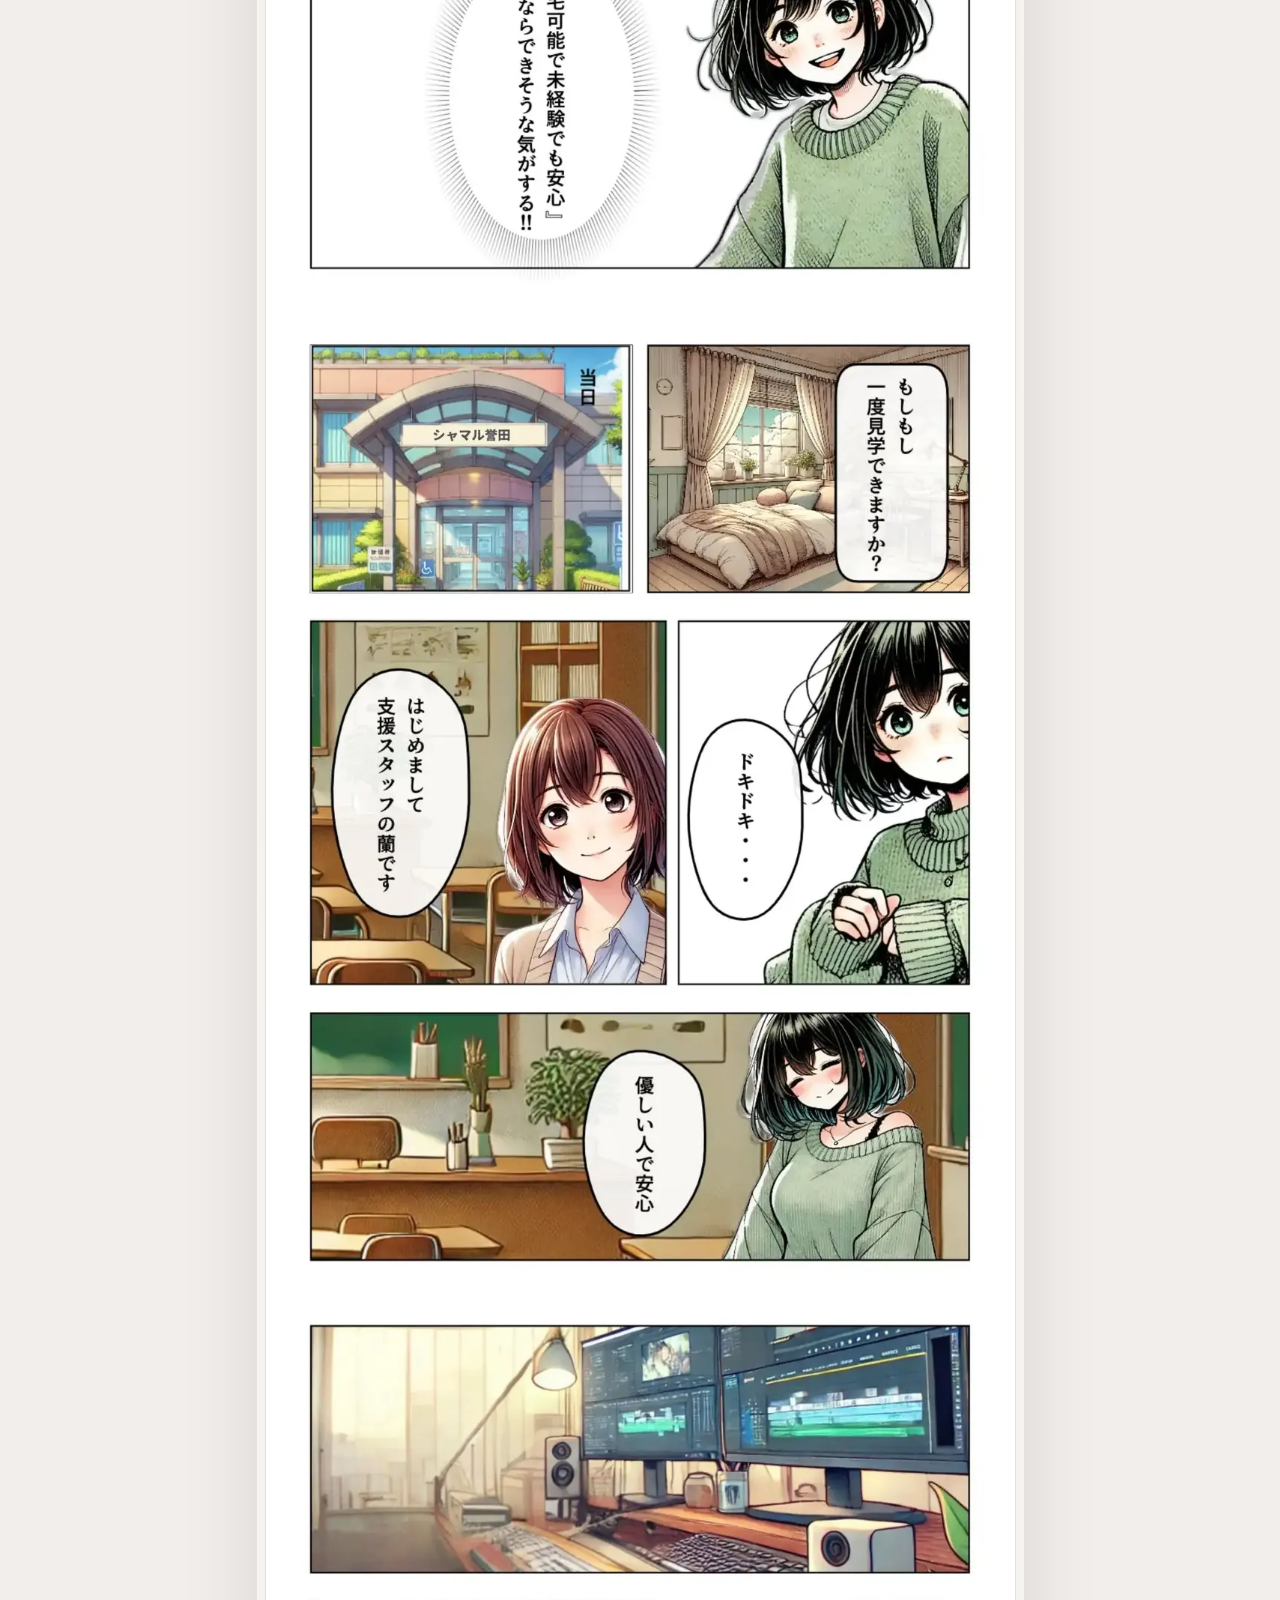
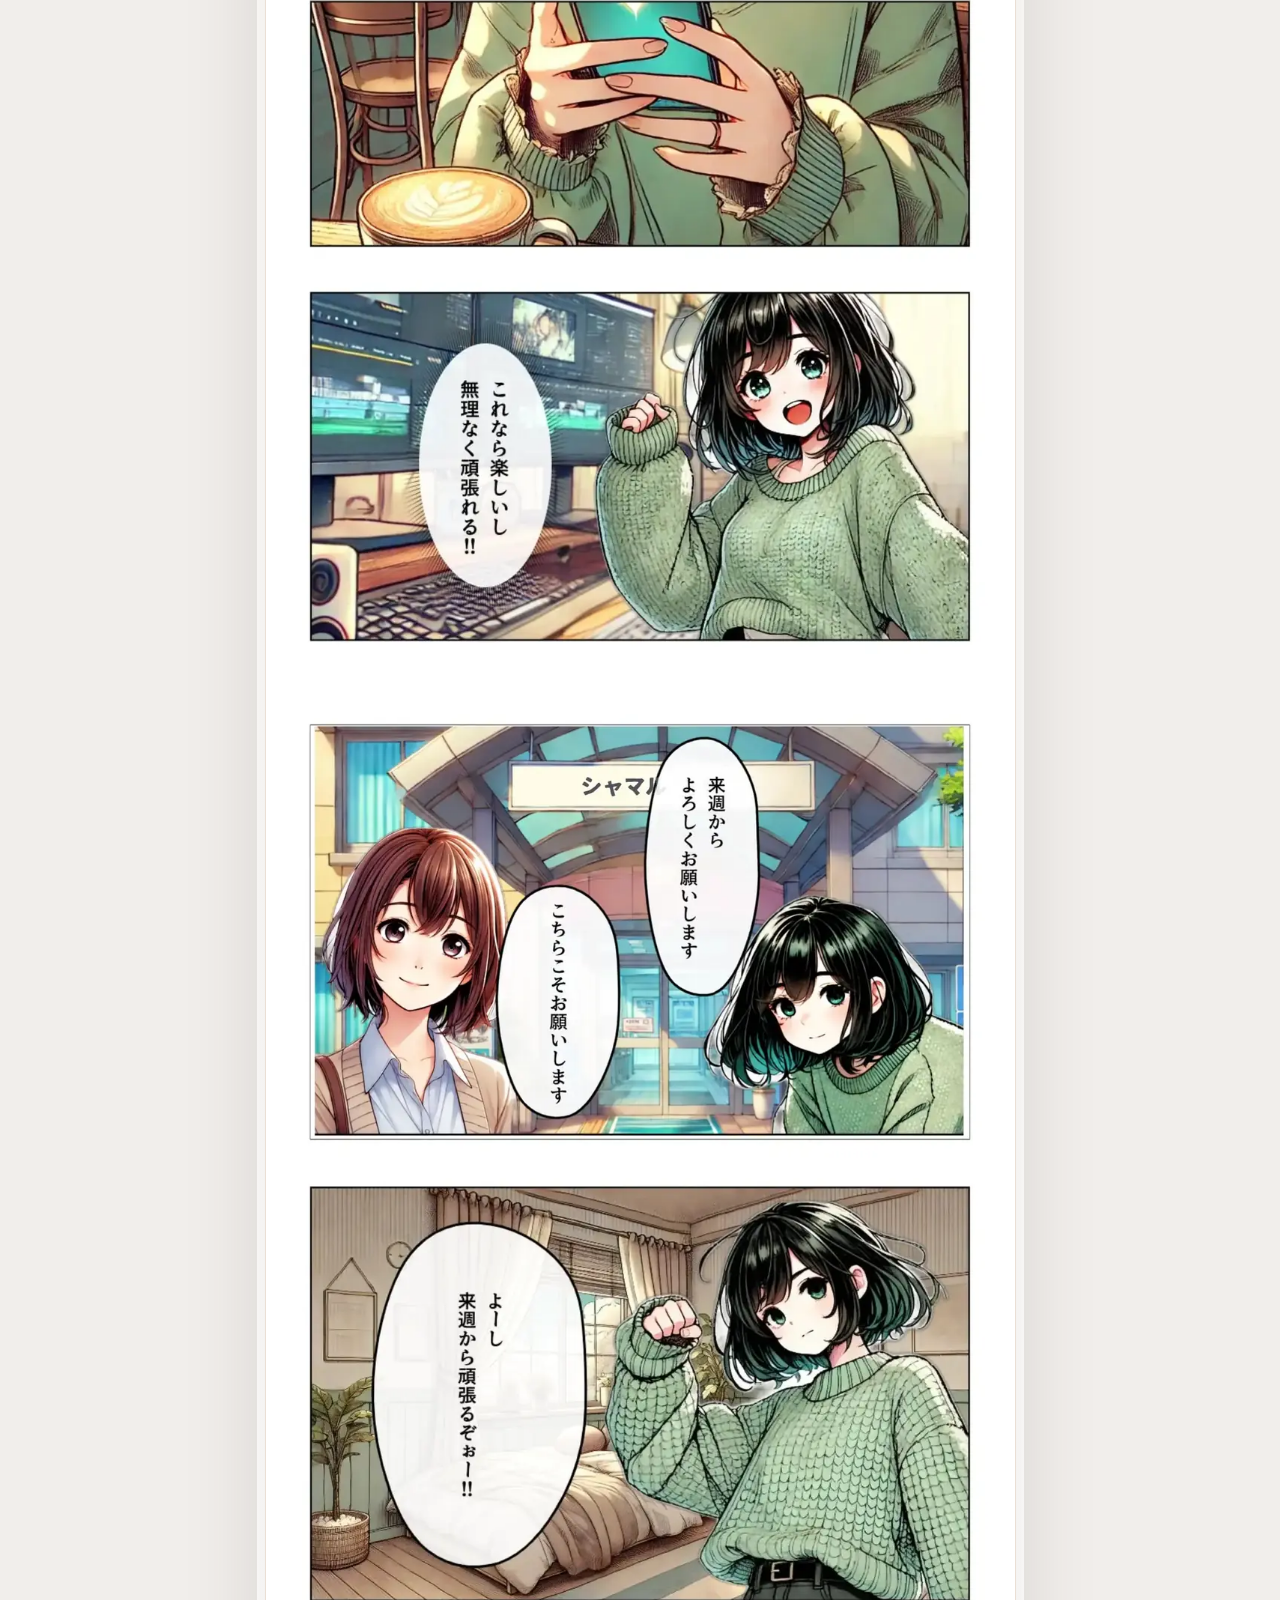
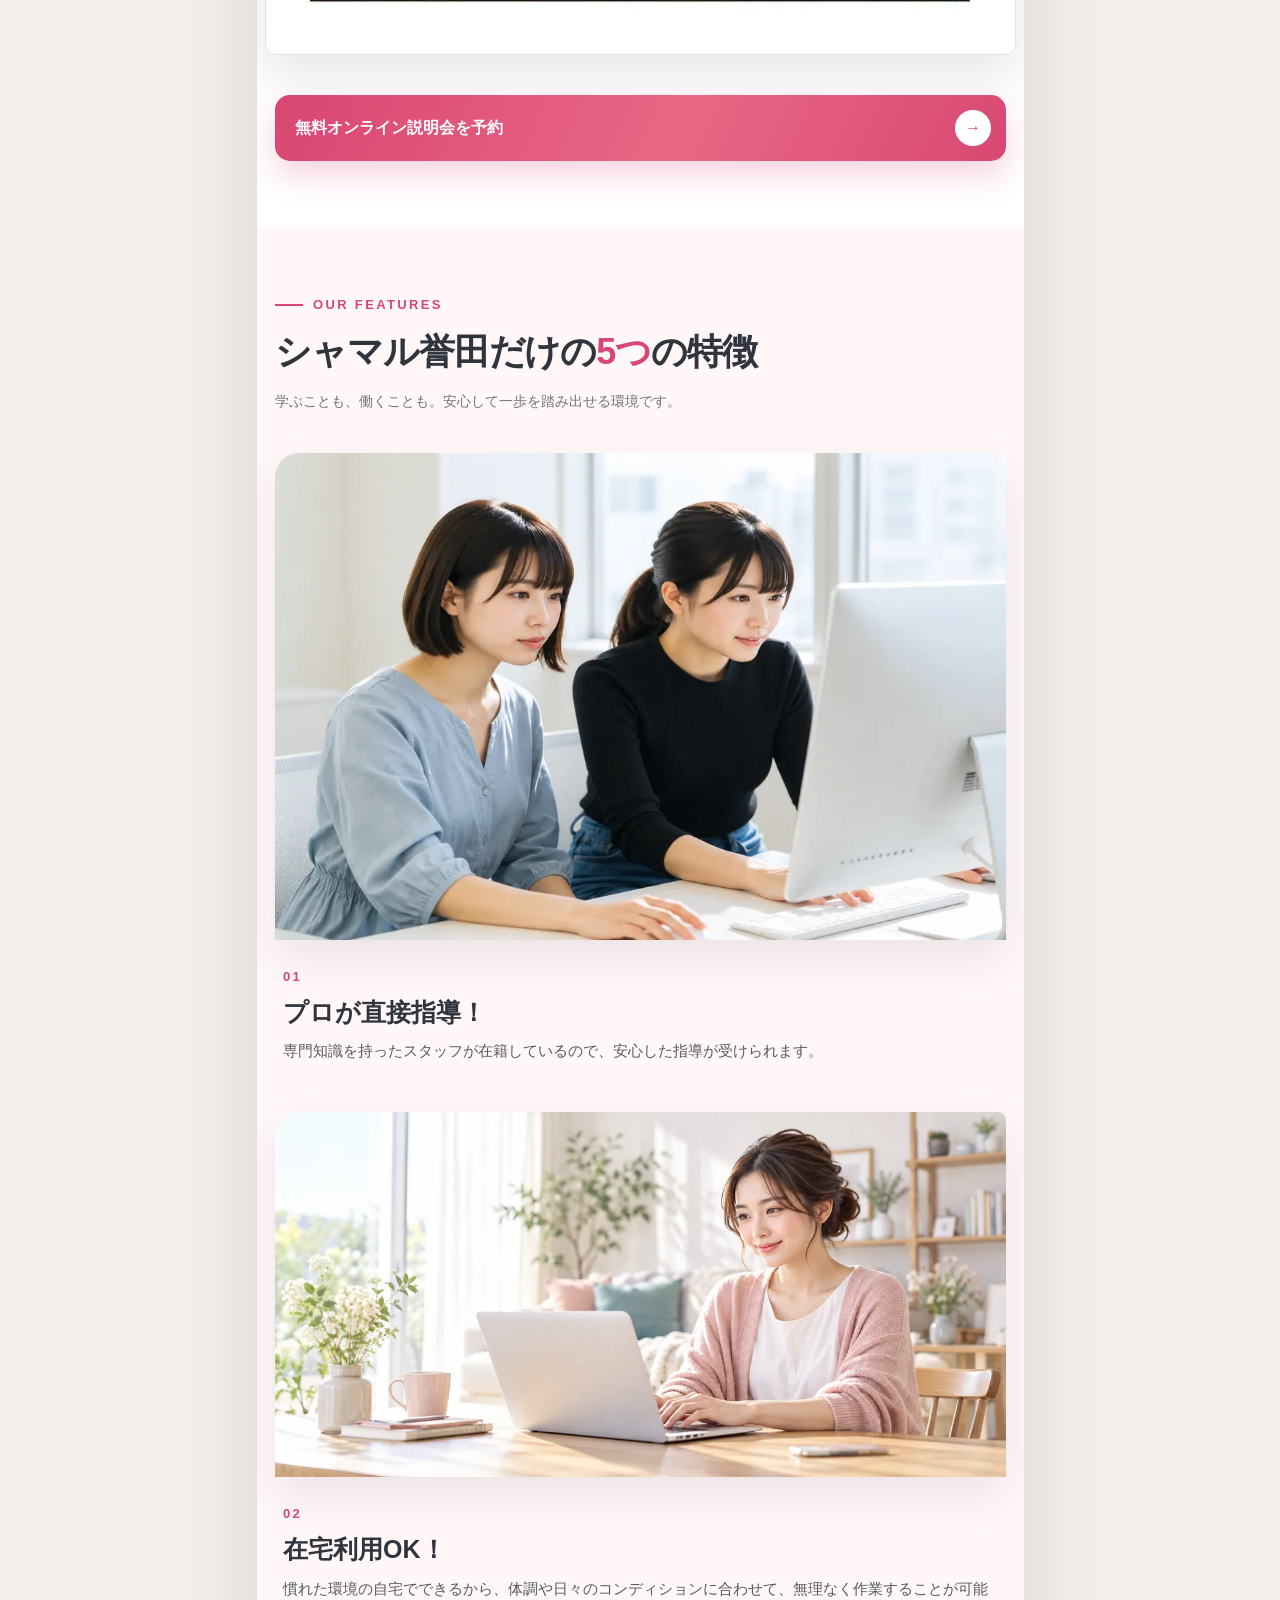
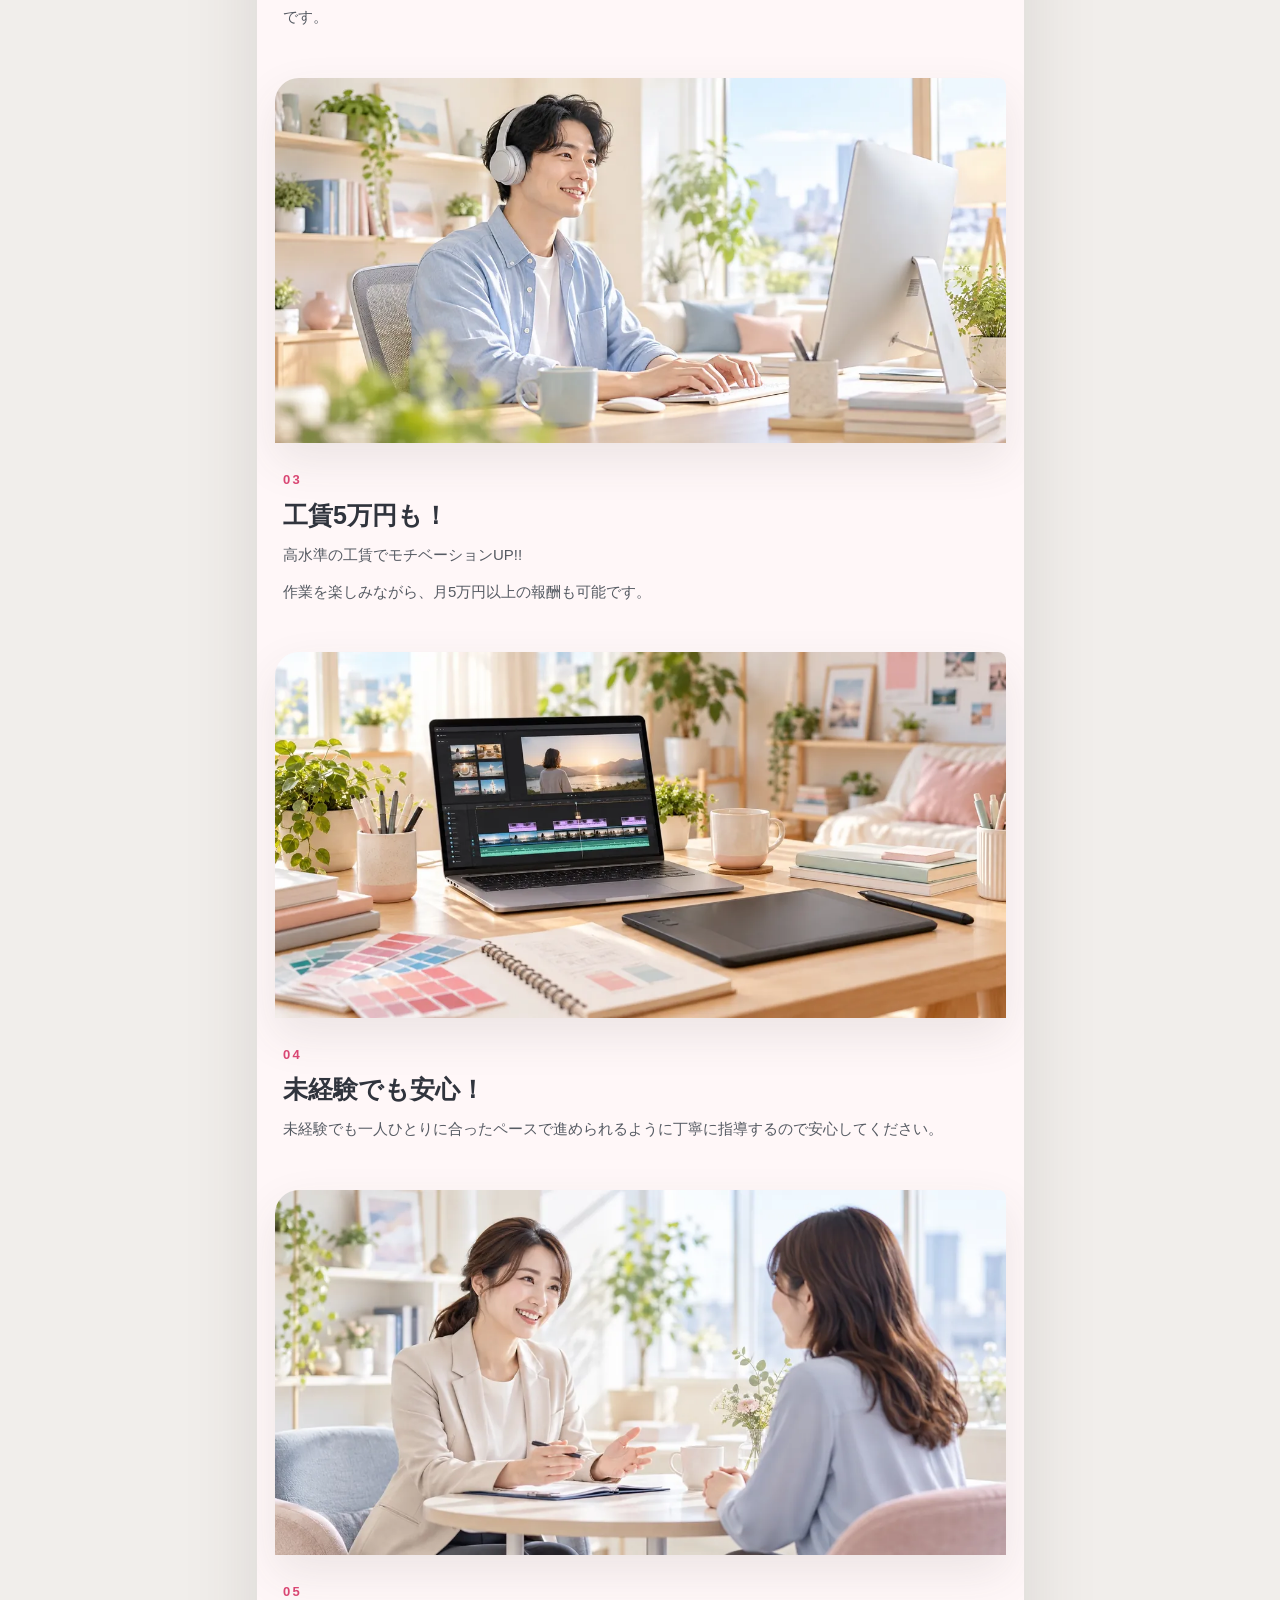
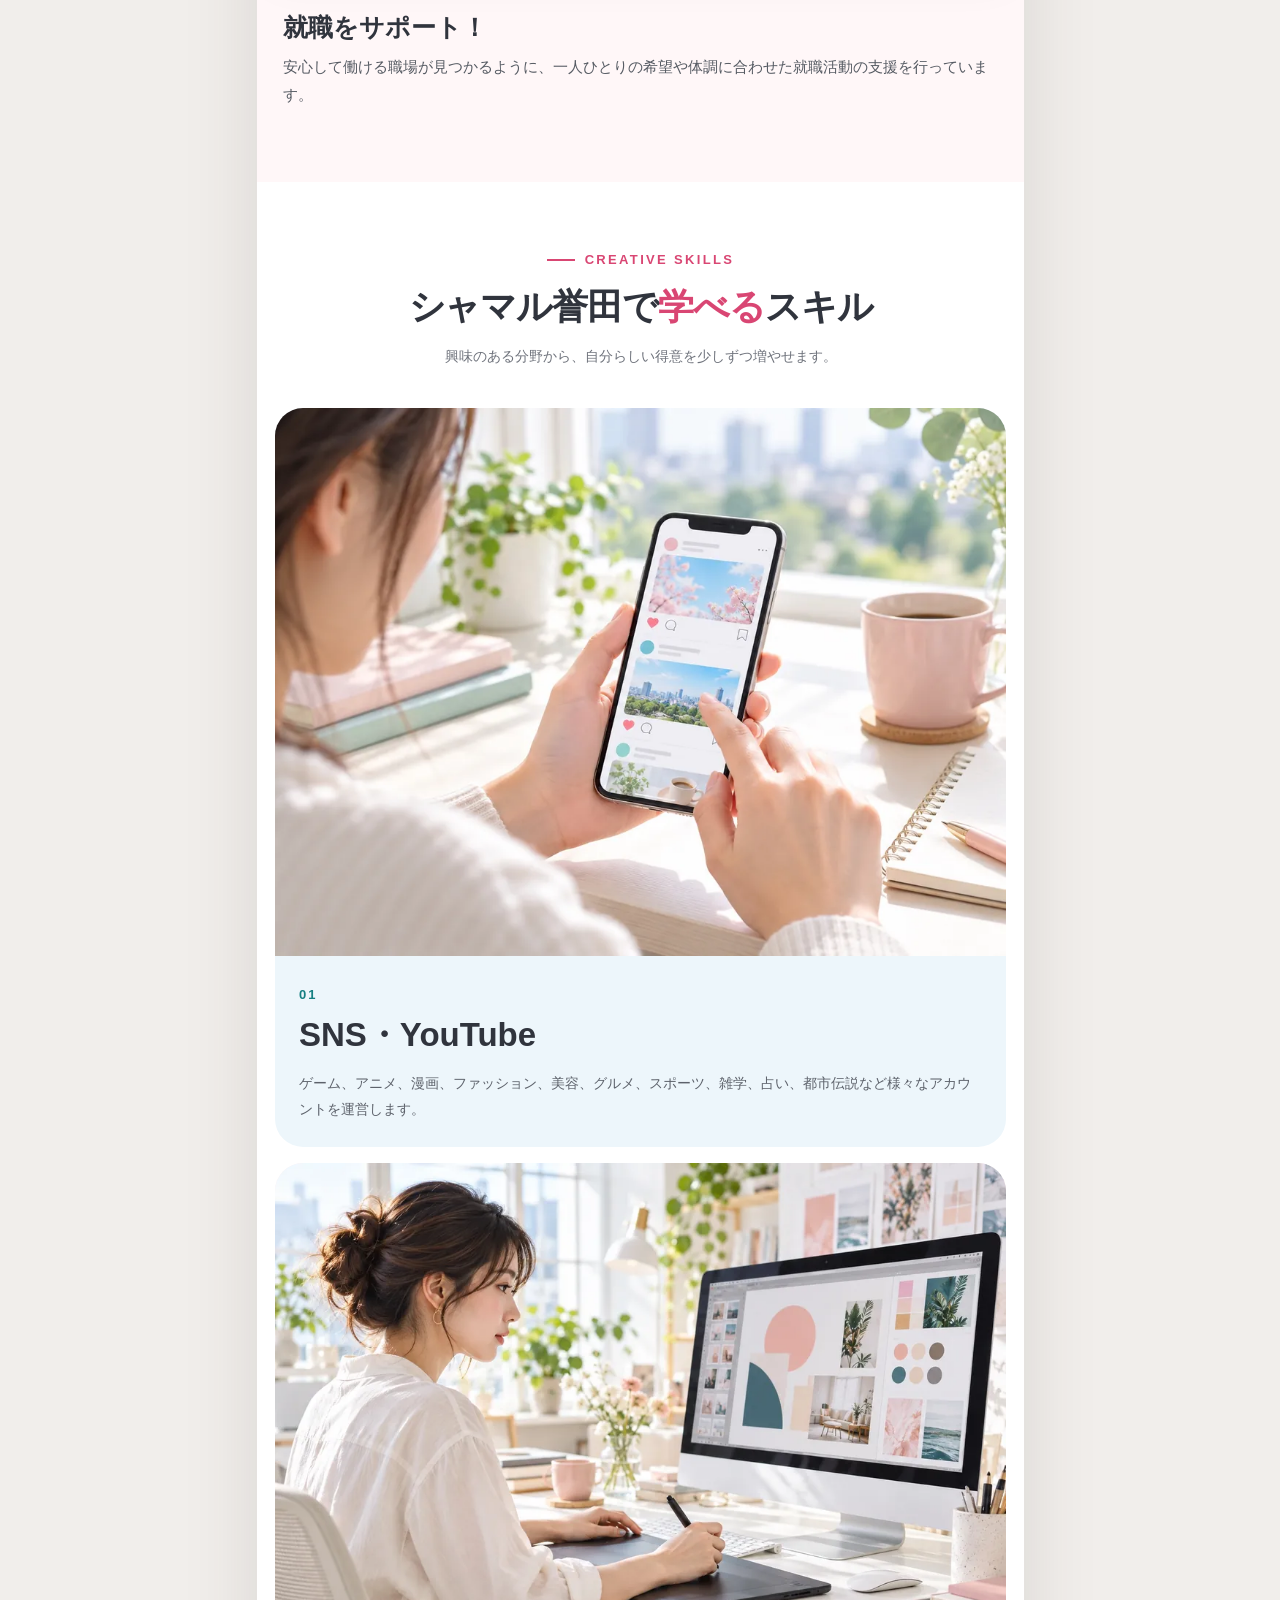
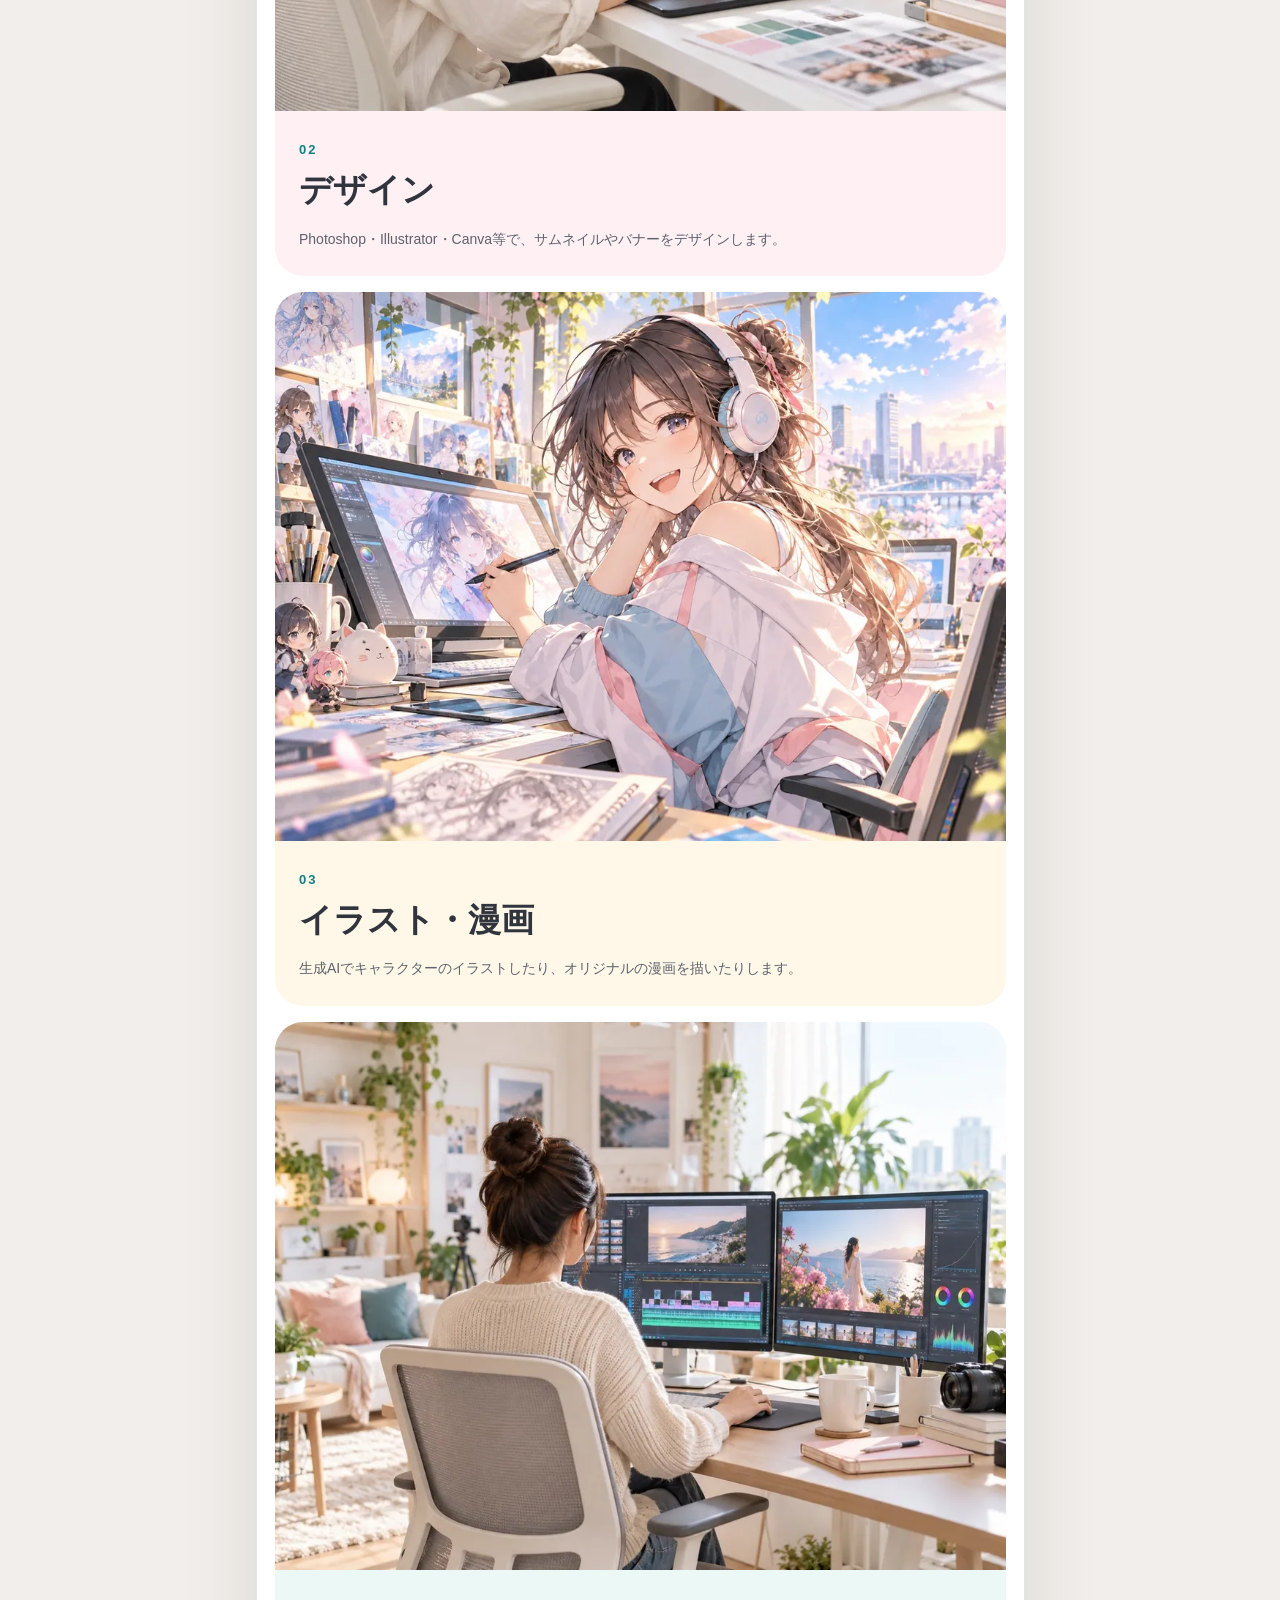
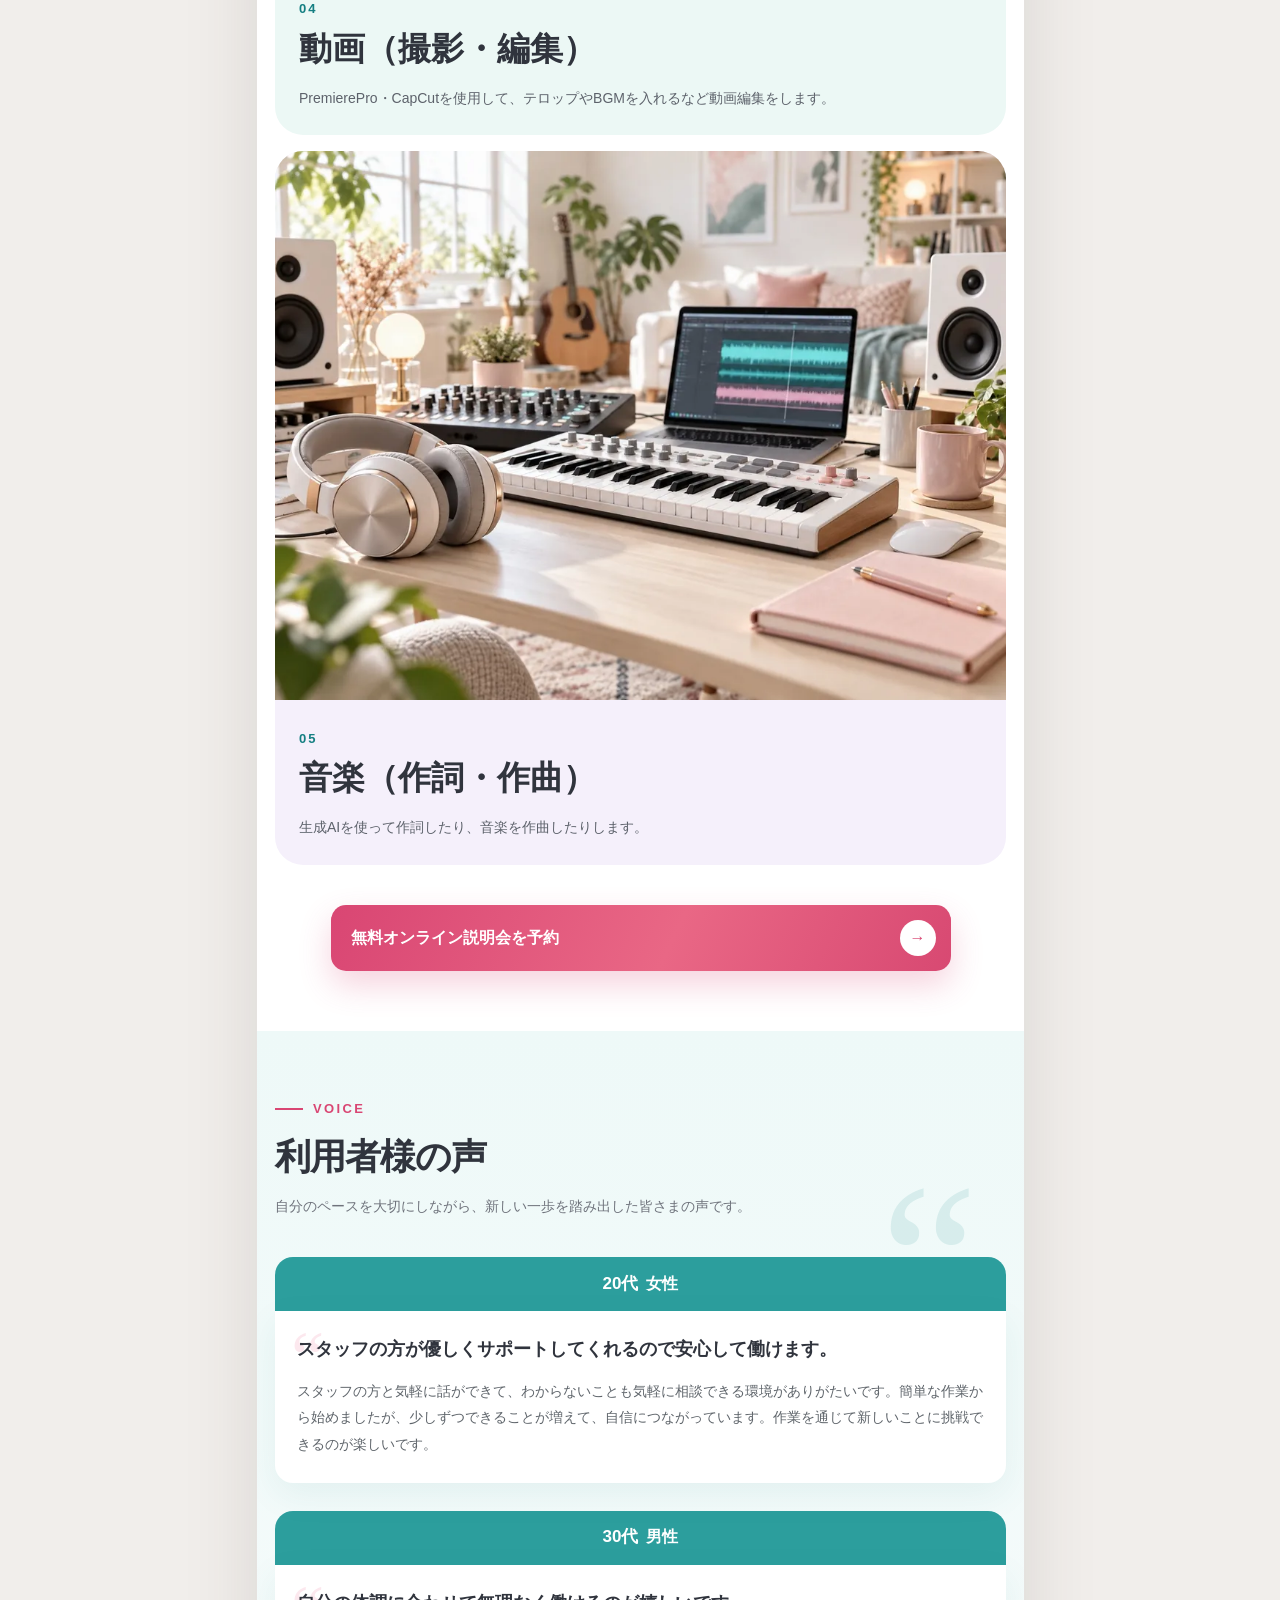
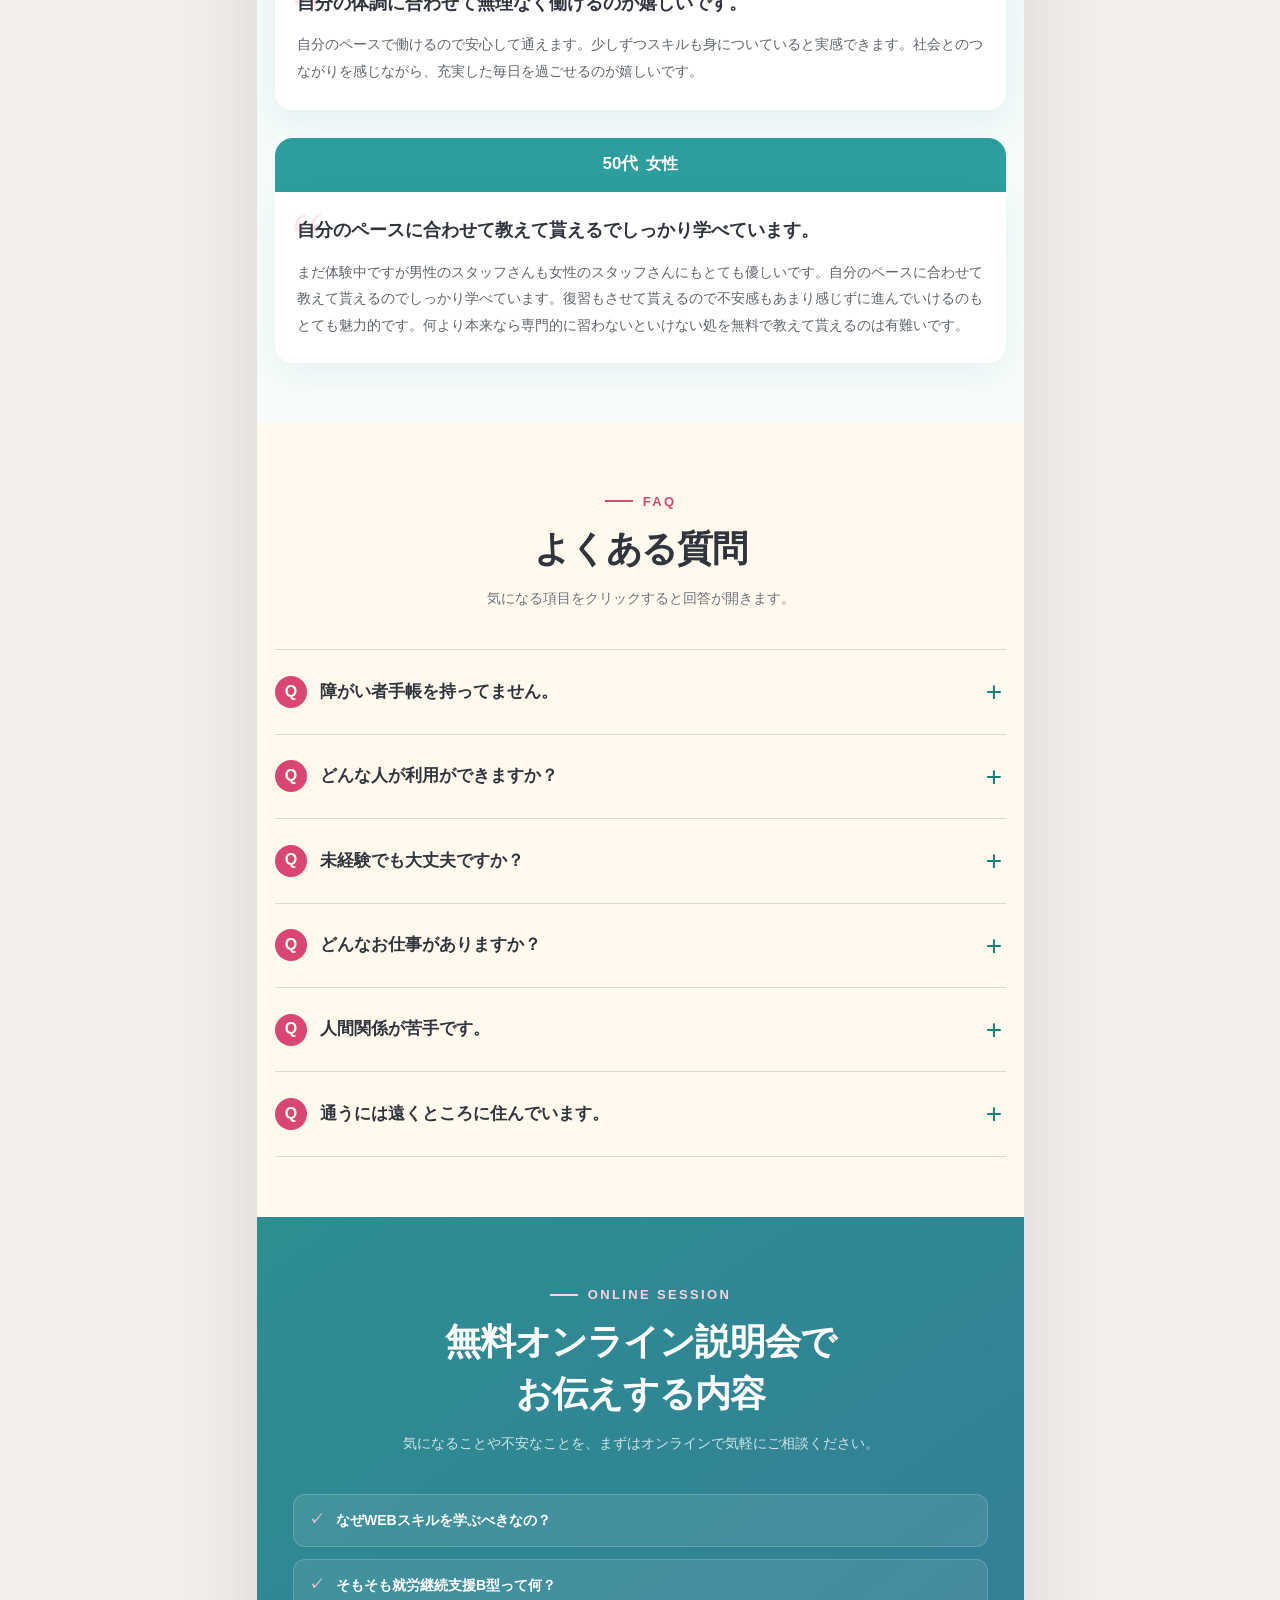
==== commit 269c74b2: "Reduce comic image download and decode size" ====
--- a/index.html
+++ b/index.html
@@ -55,7 +55,7 @@
           <p>はじめての方にも、働き方や日々の様子を<br />やさしい物語でご紹介します。</p>
         </div>
         <div class="comic__frame">
-          <img class="comic__base" src="img/comic-lp-optimized-20261030.webp" alt="在宅でSNSの仕事を知った女性がシャマル誉田を見学し、動画編集などの仕事に前向きに取り組むまでを描いた漫画。" width="1448" height="9439" loading="lazy" />
+          <img class="comic__base" src="img/comic-lp-optimized-20261104.webp" alt="在宅でSNSの仕事を知った女性がシャマル誉田を見学し、動画編集などの仕事に前向きに取り組むまでを描いた漫画。" width="1000" height="6519" loading="lazy" />
         </div>
         <a class="cta-button comic__button" href="https://timerex.net/s/shamaru_4b67/d1ec0ae7/"><span>無料オンライン説明会を予約</span><span aria-hidden="true">→</span></a>
       </section>
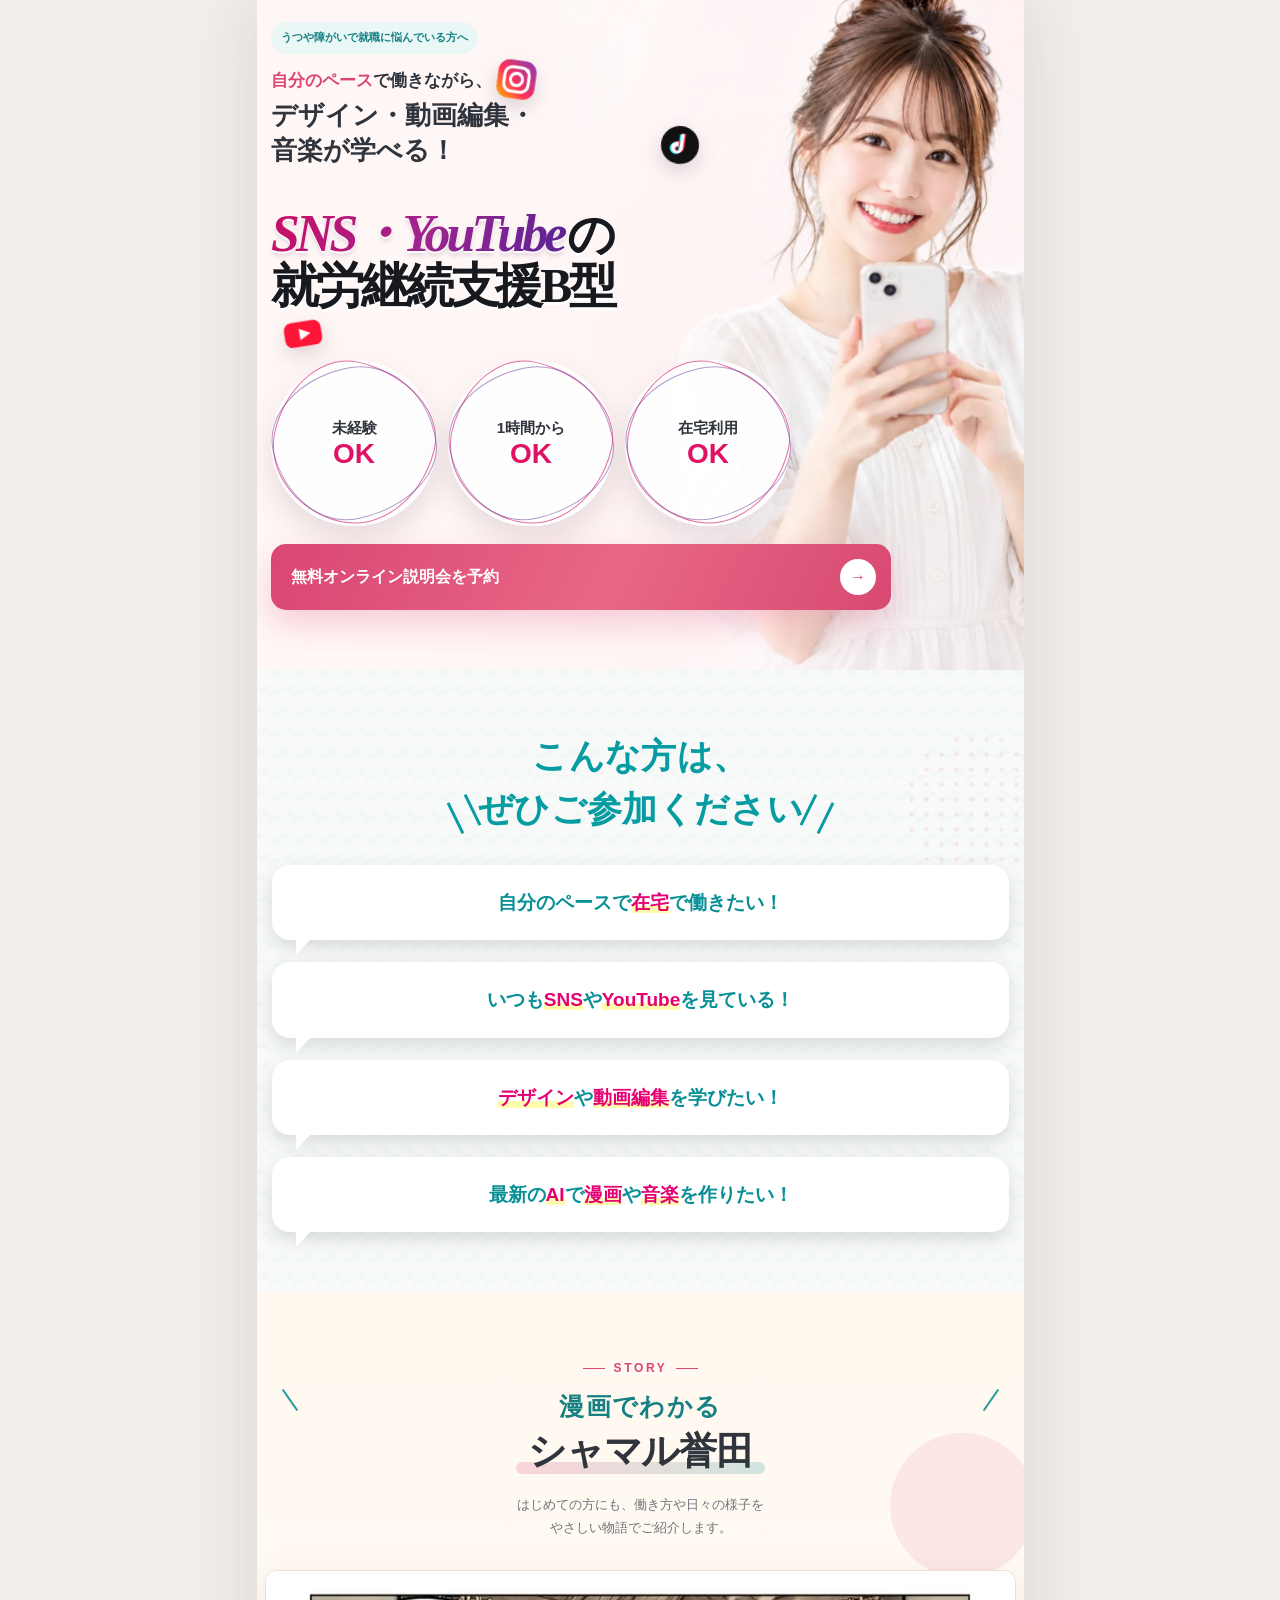
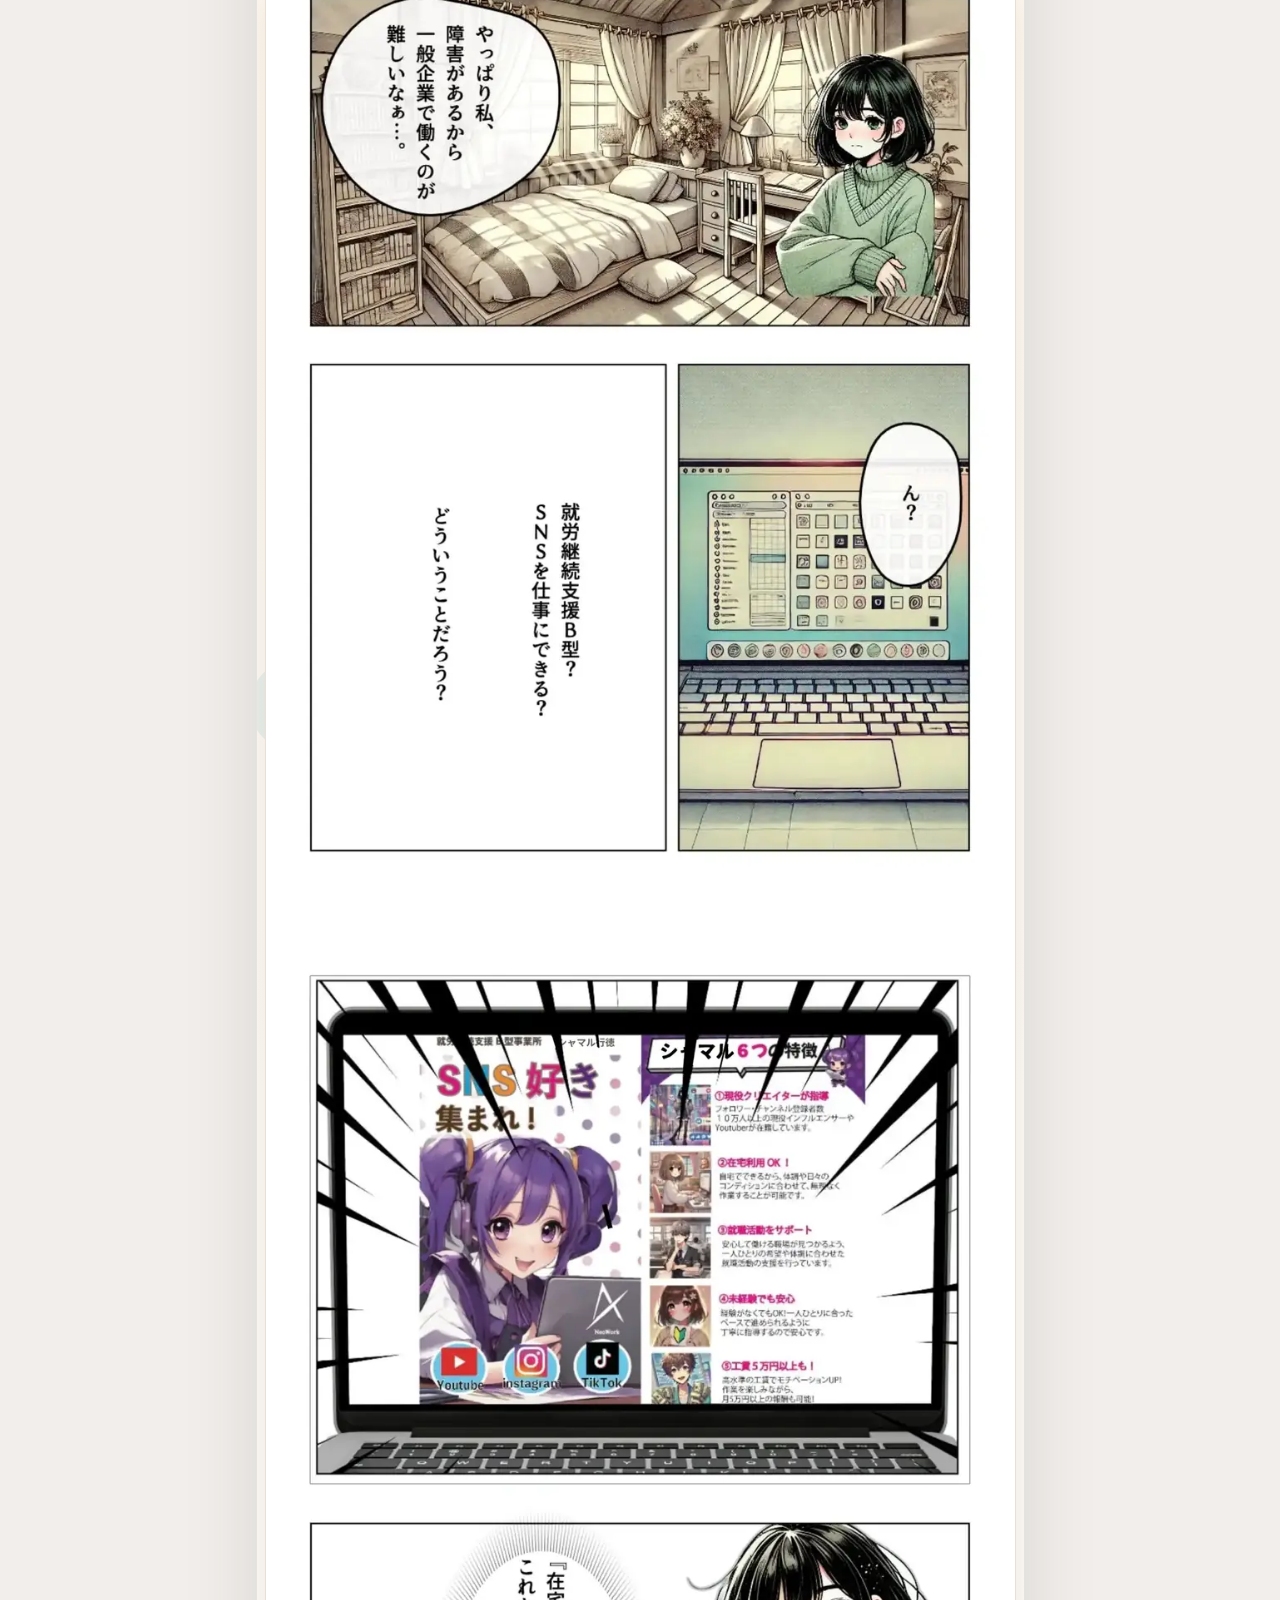
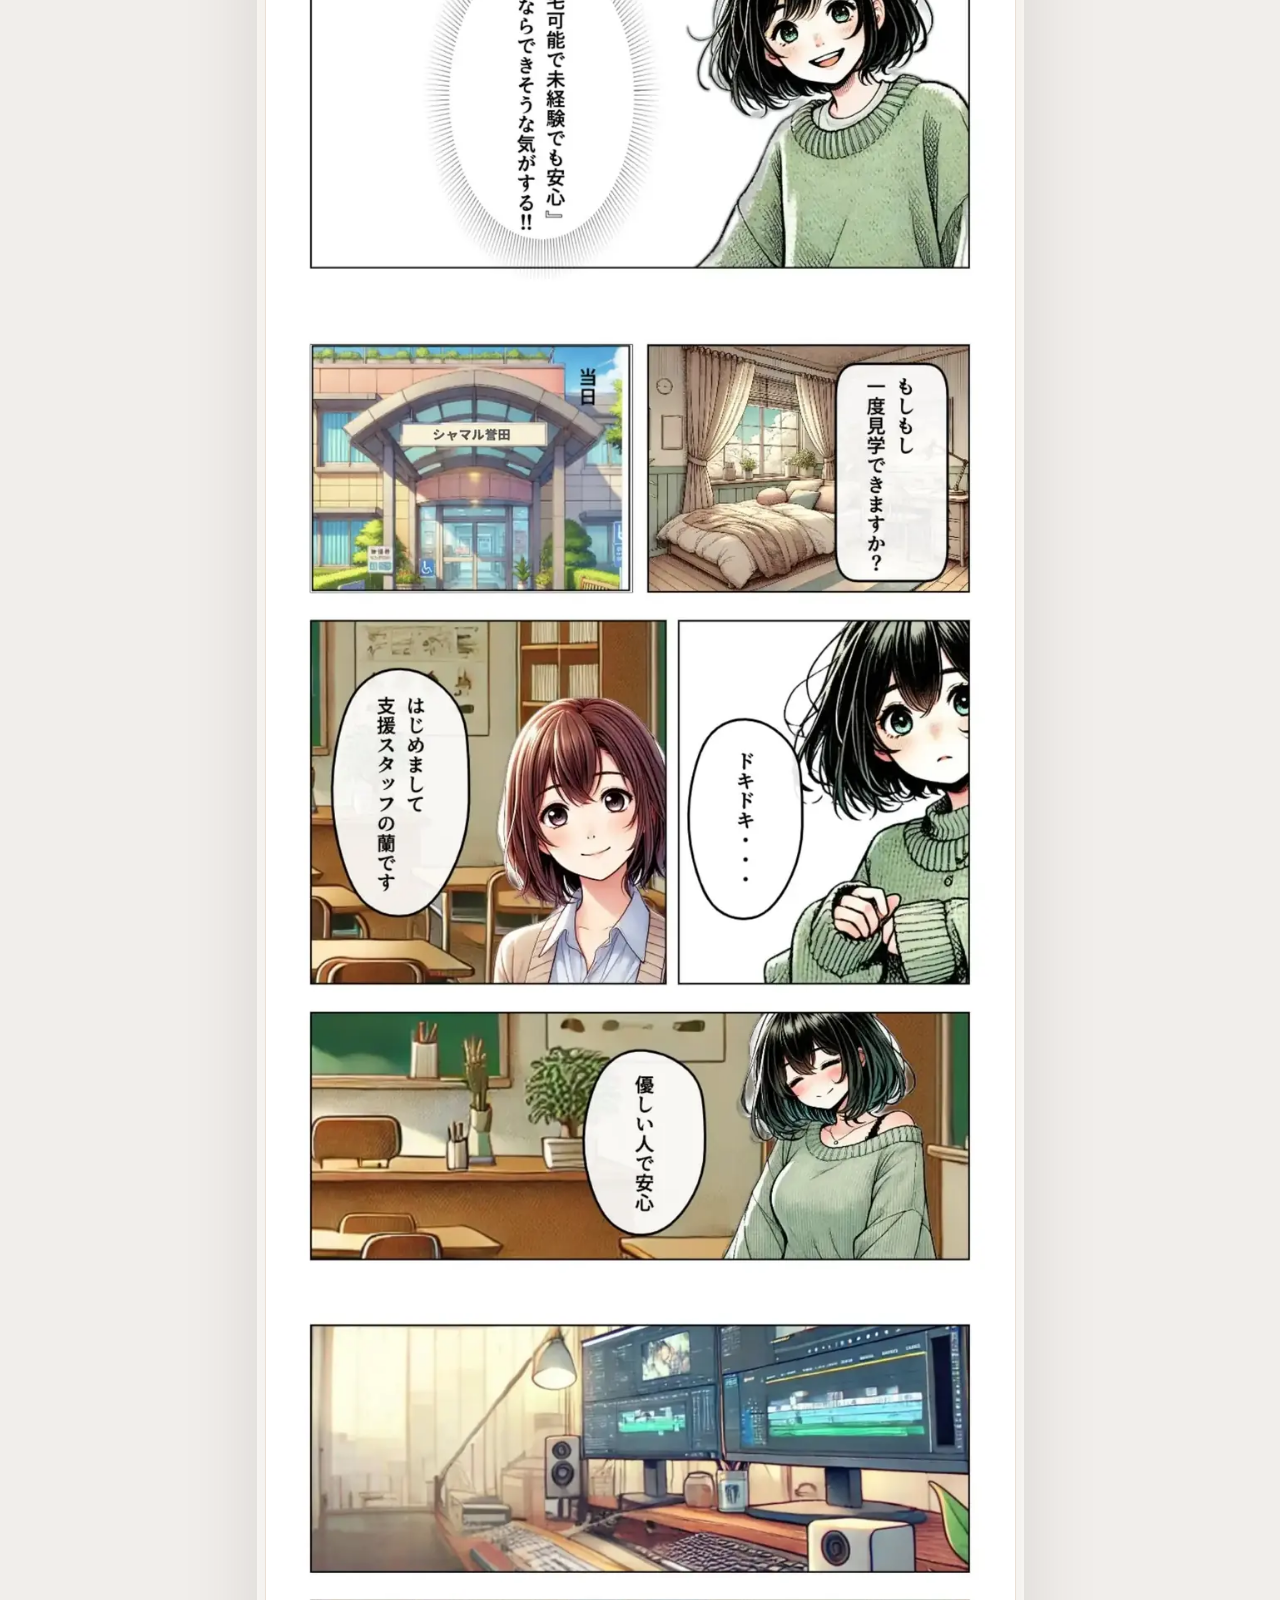
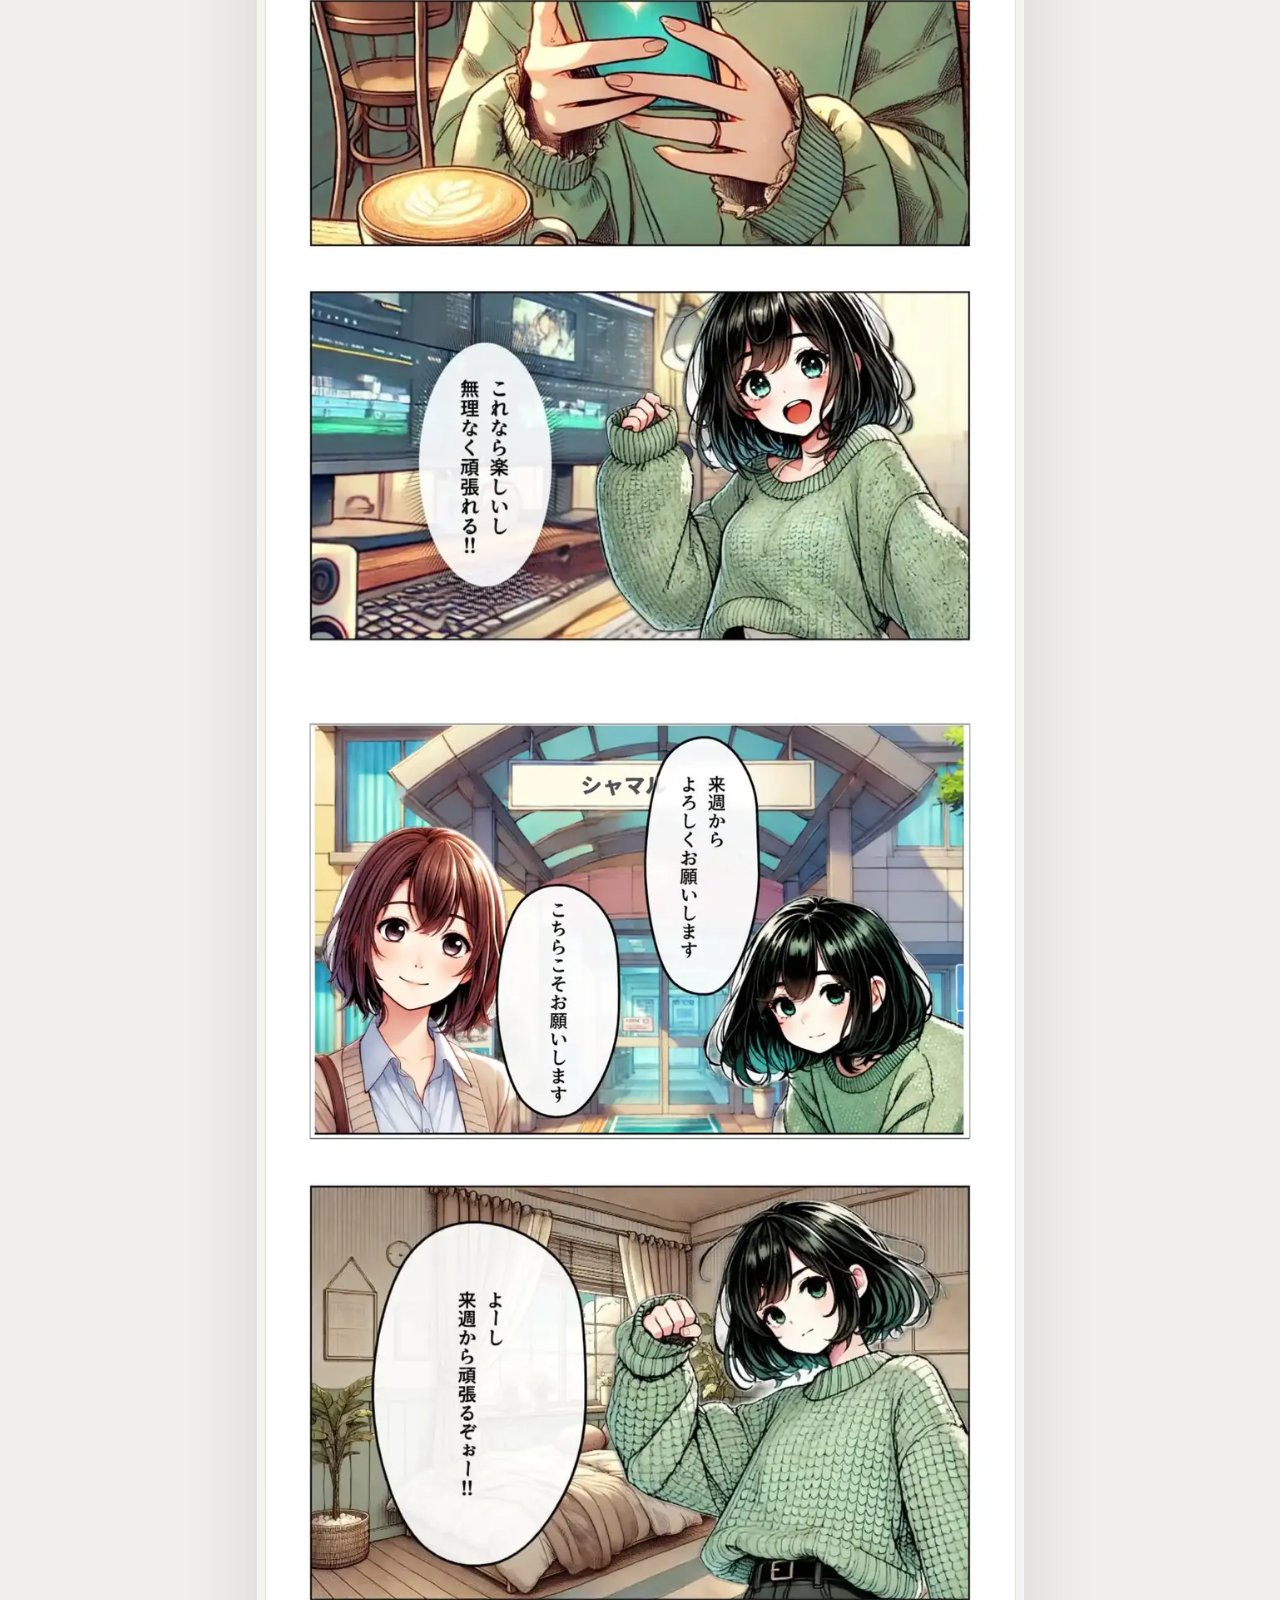
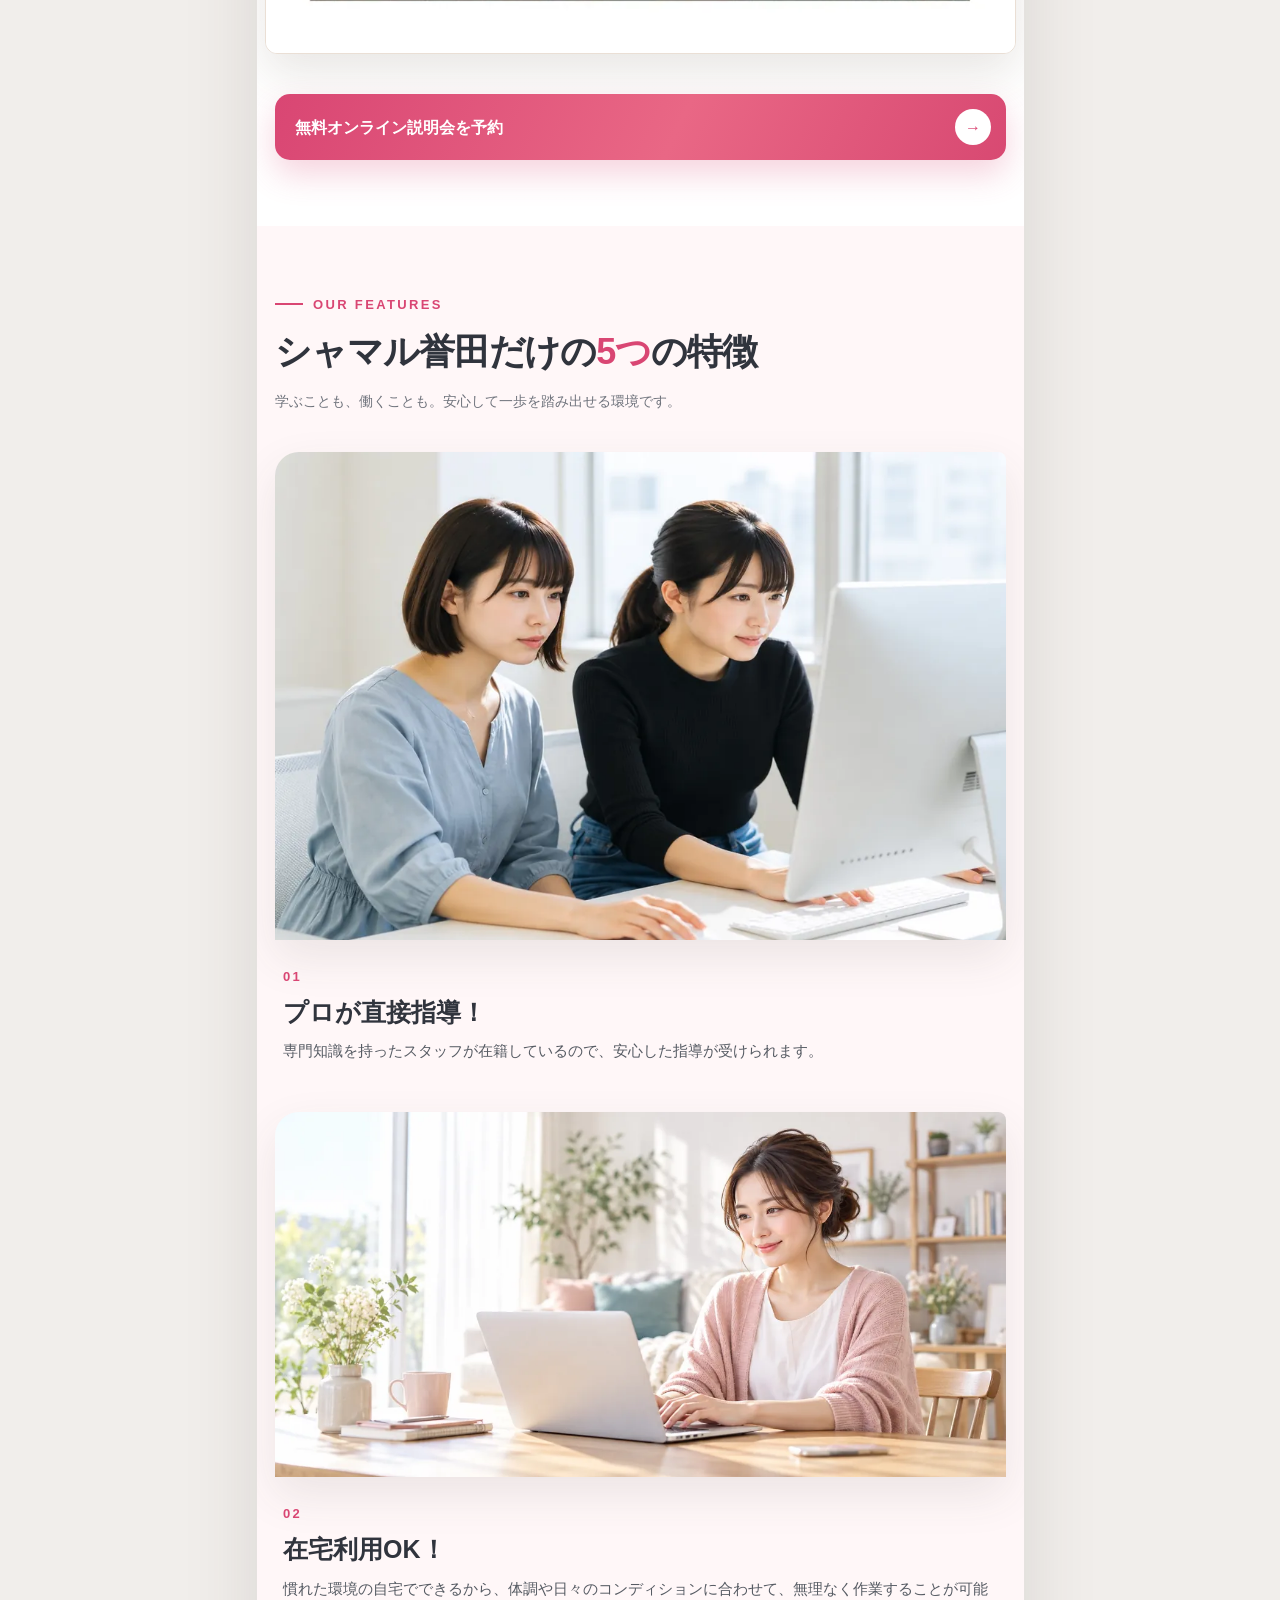
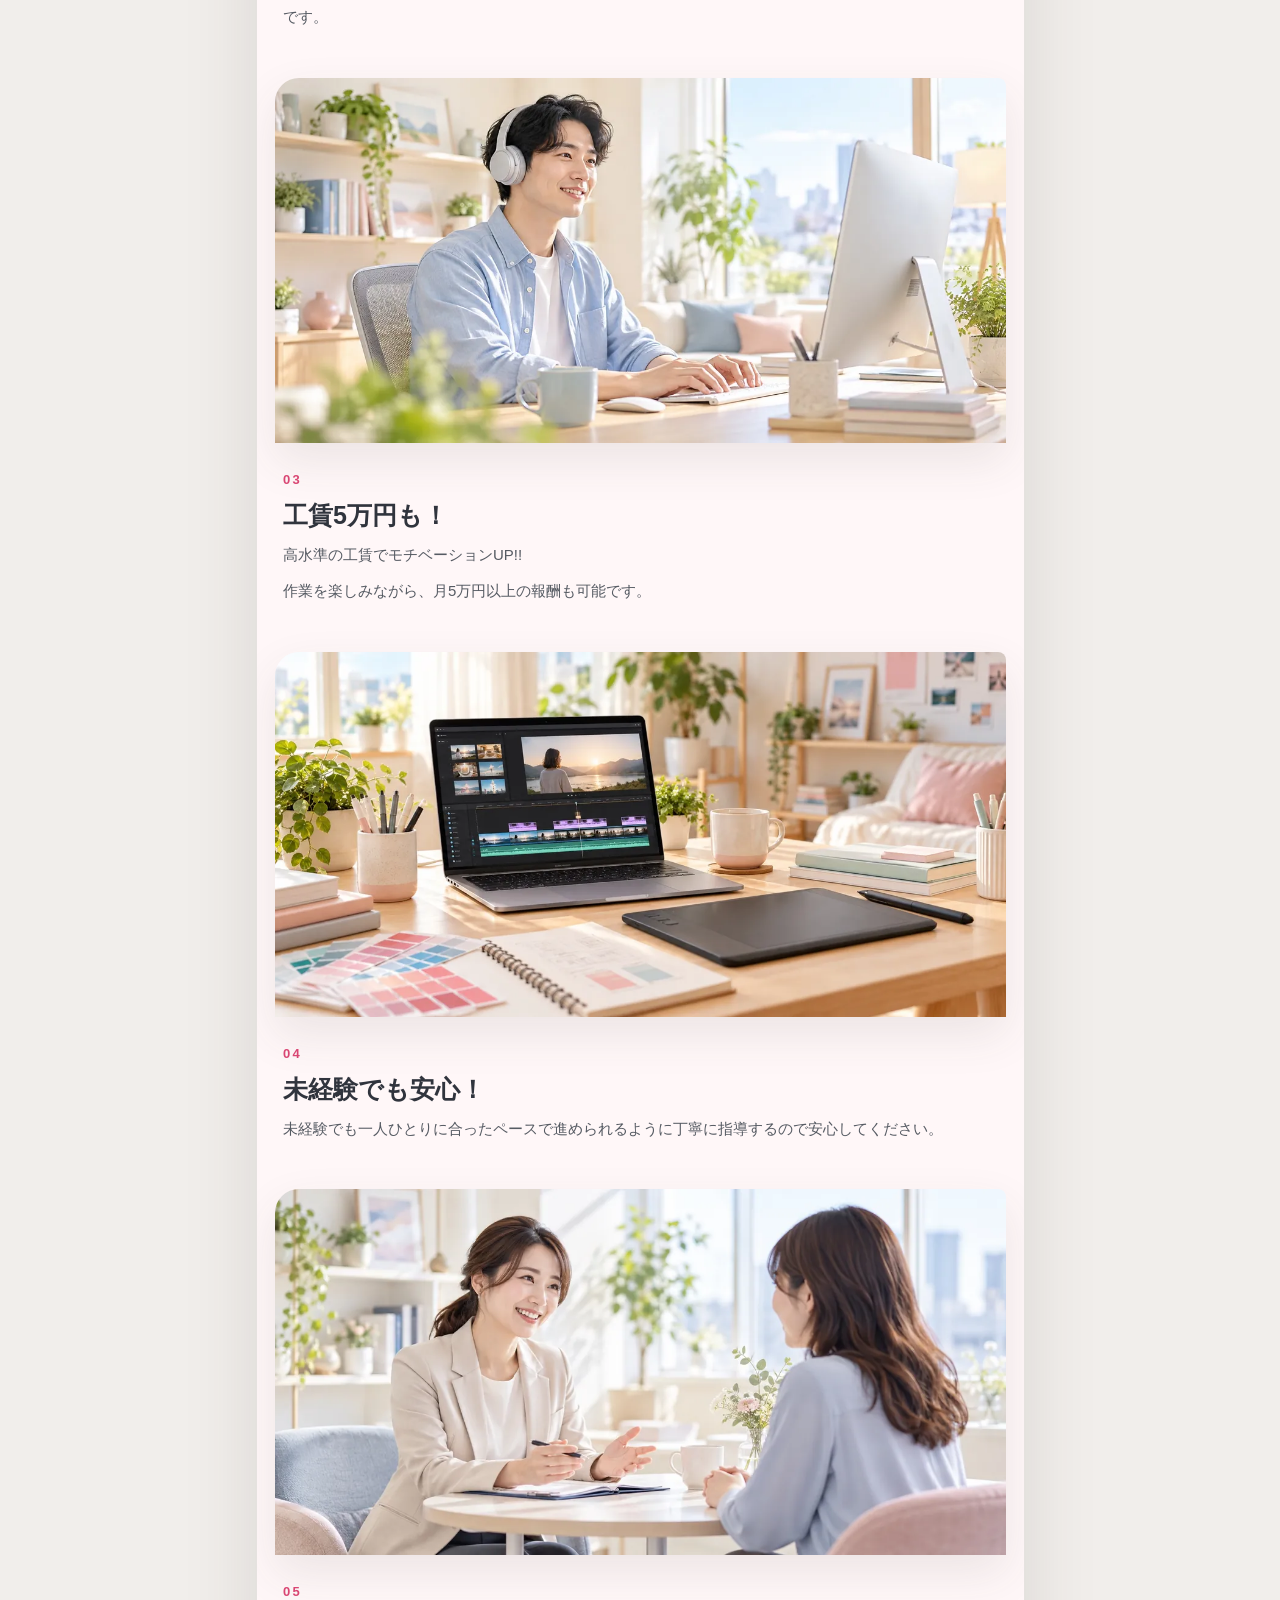
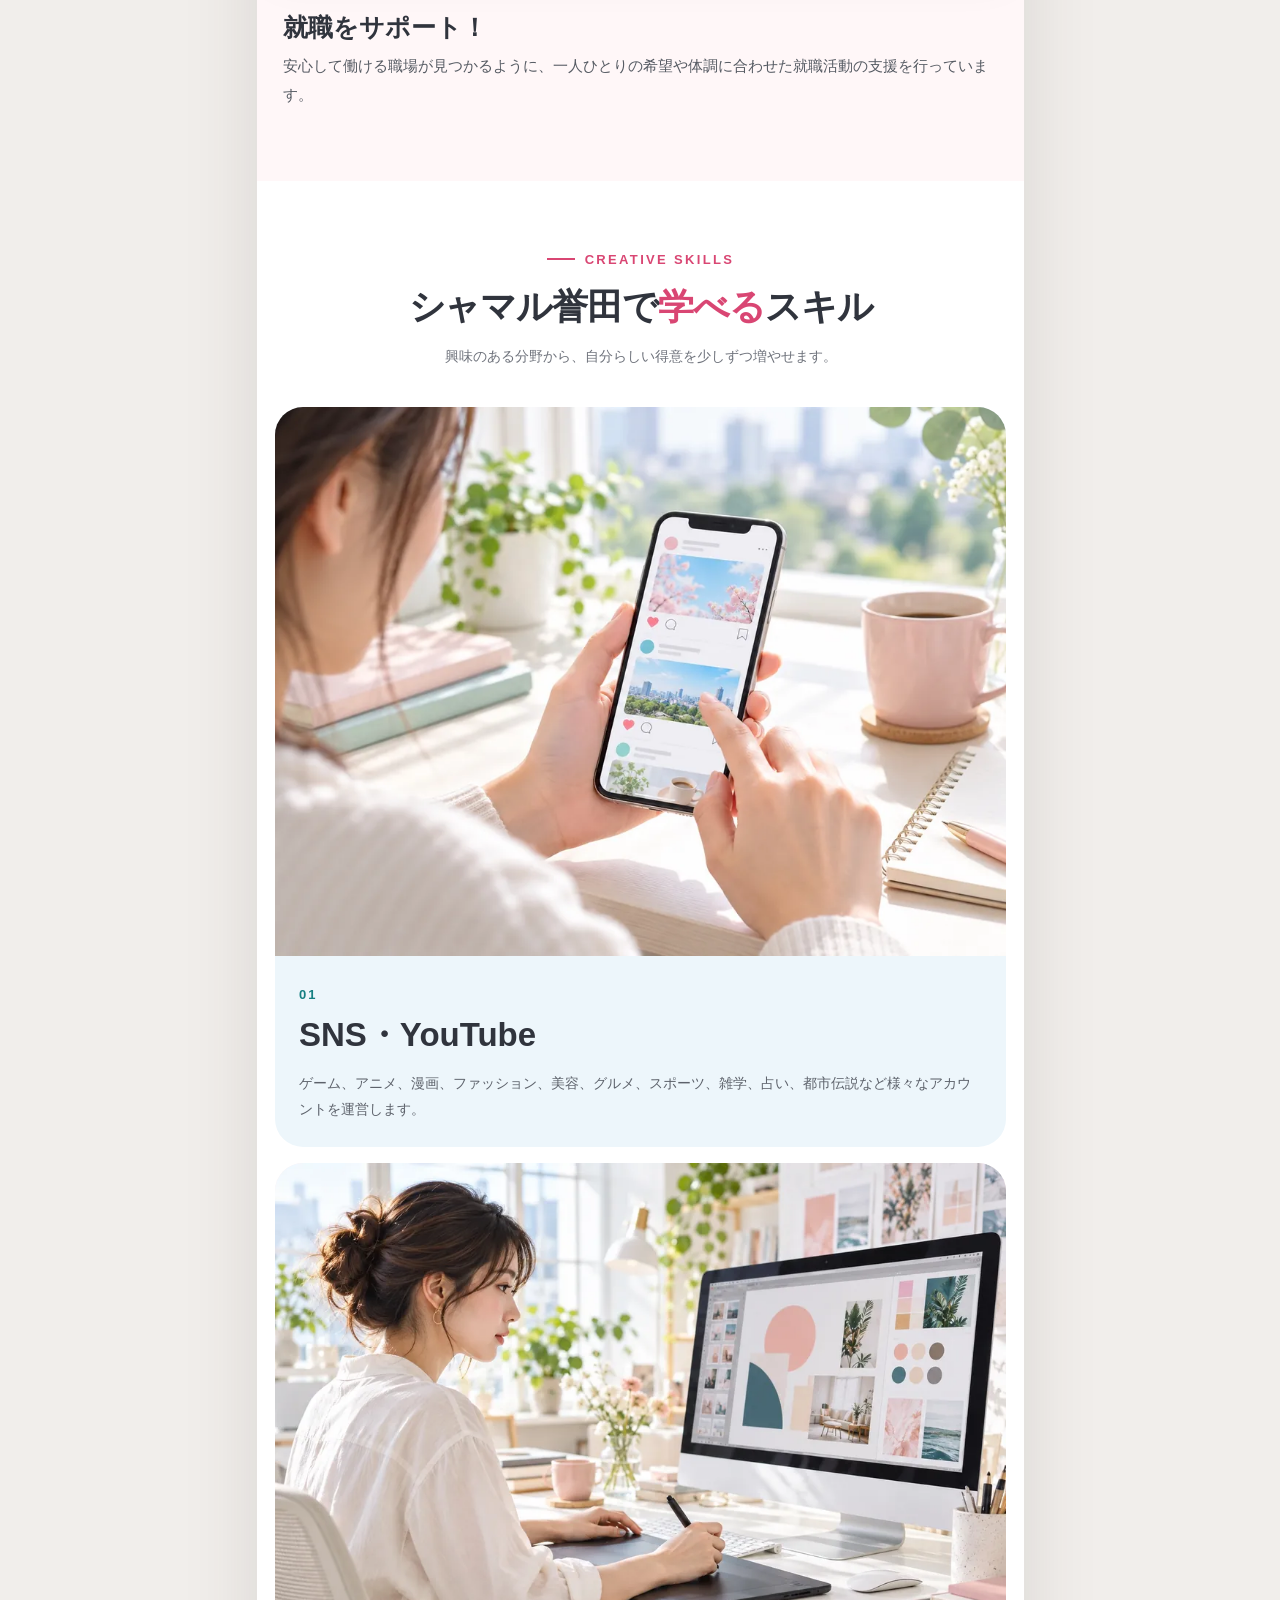
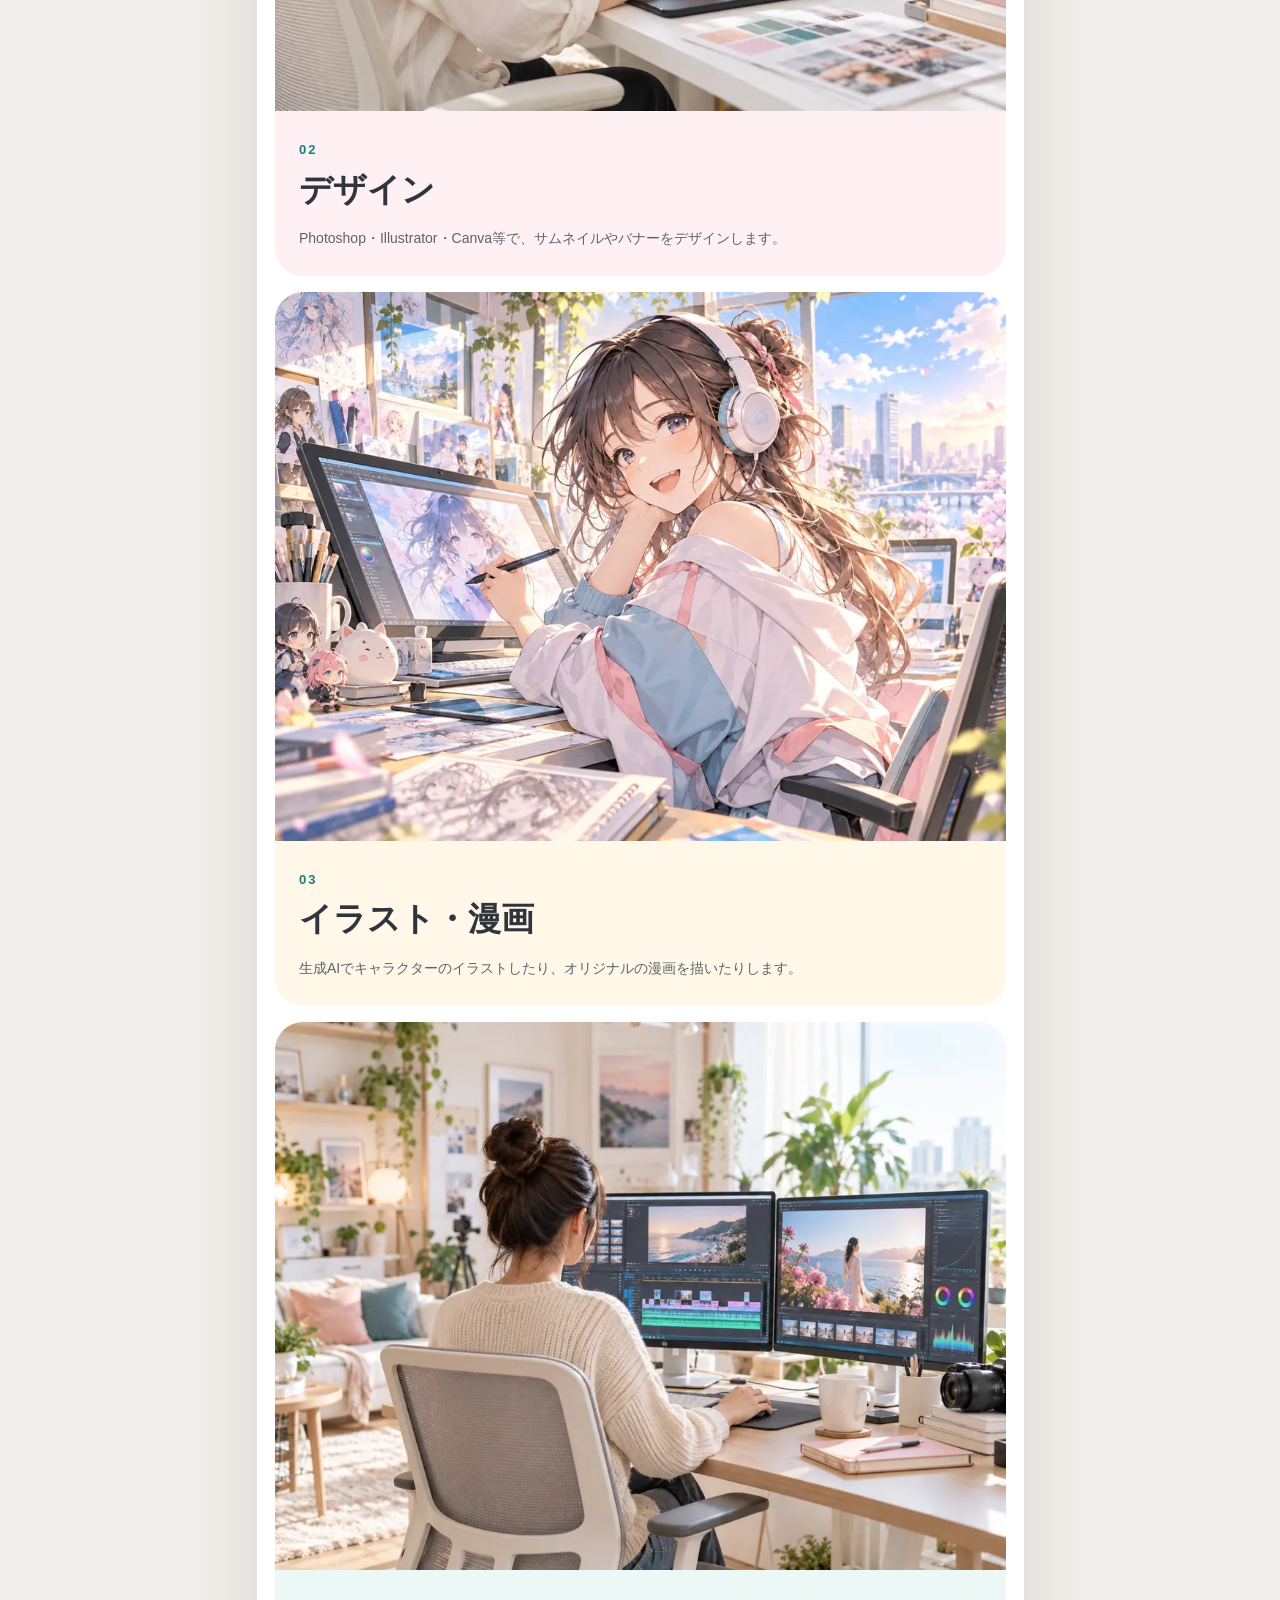
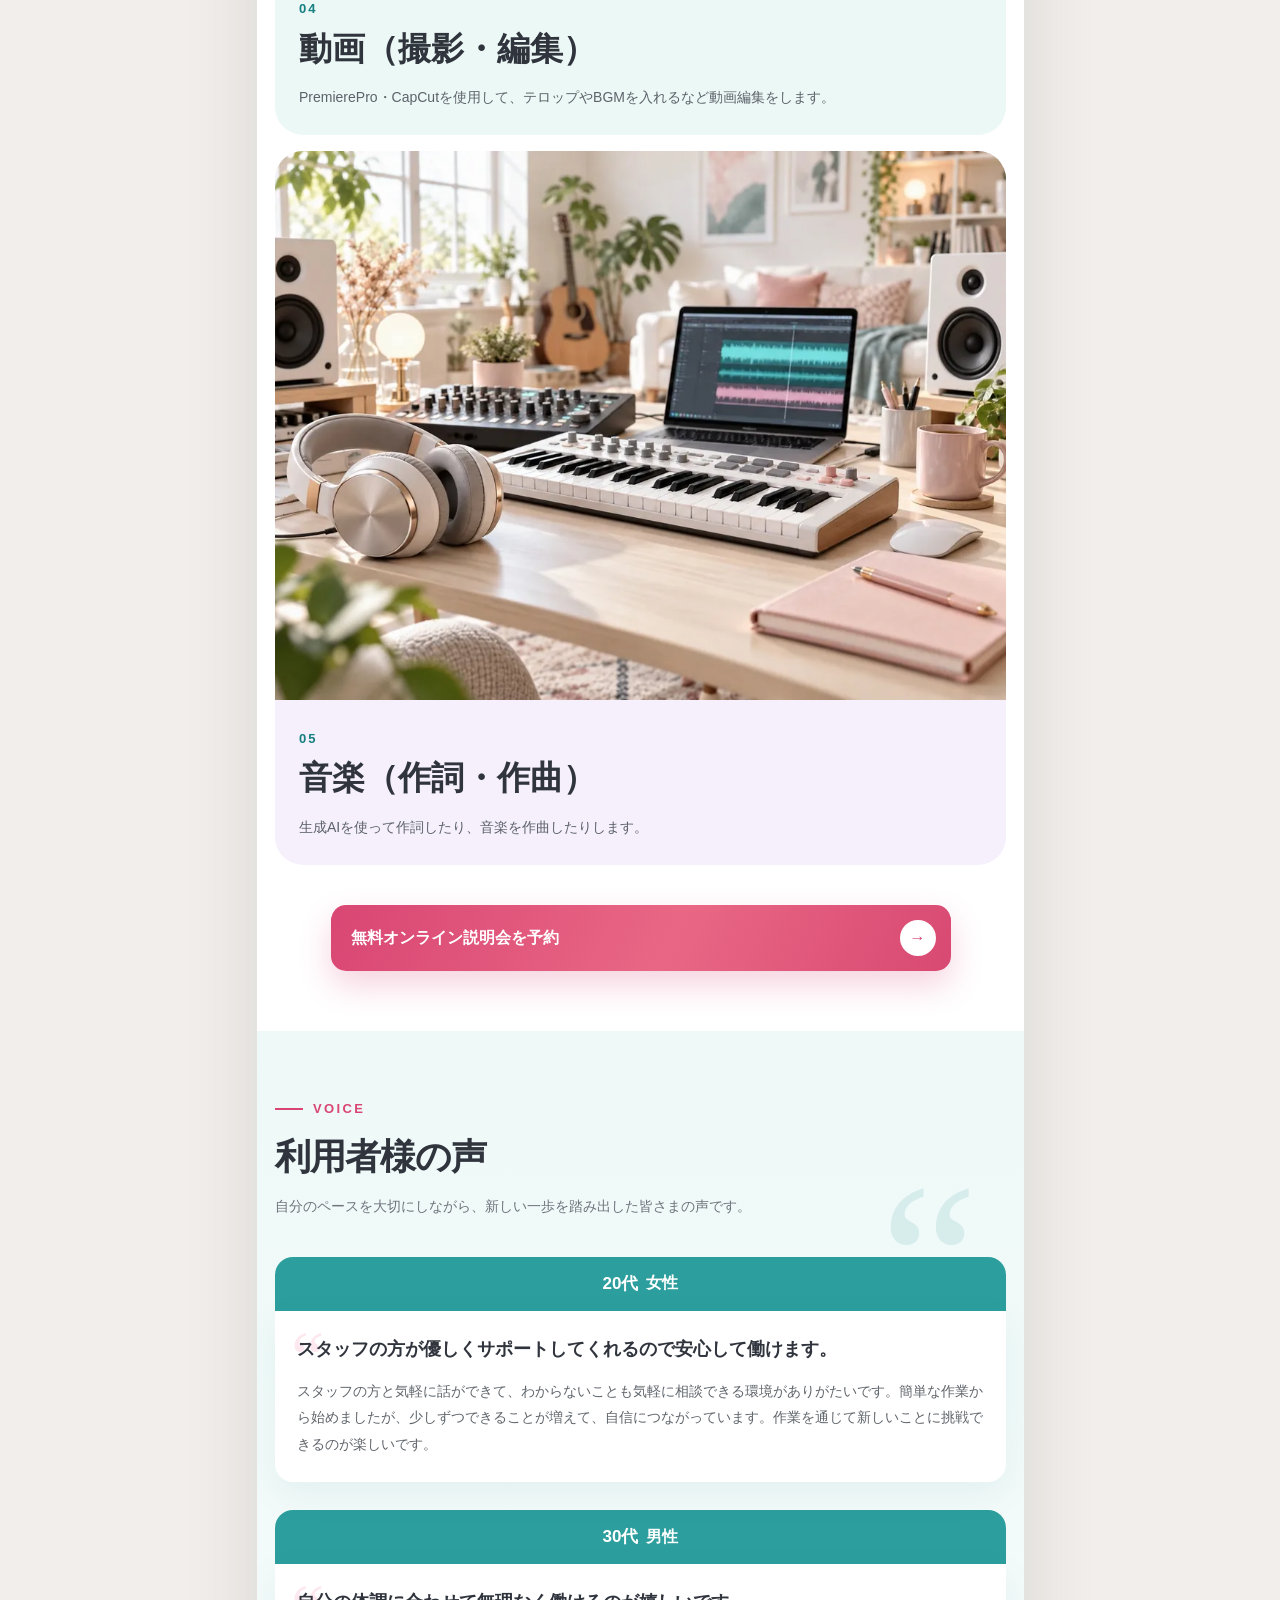
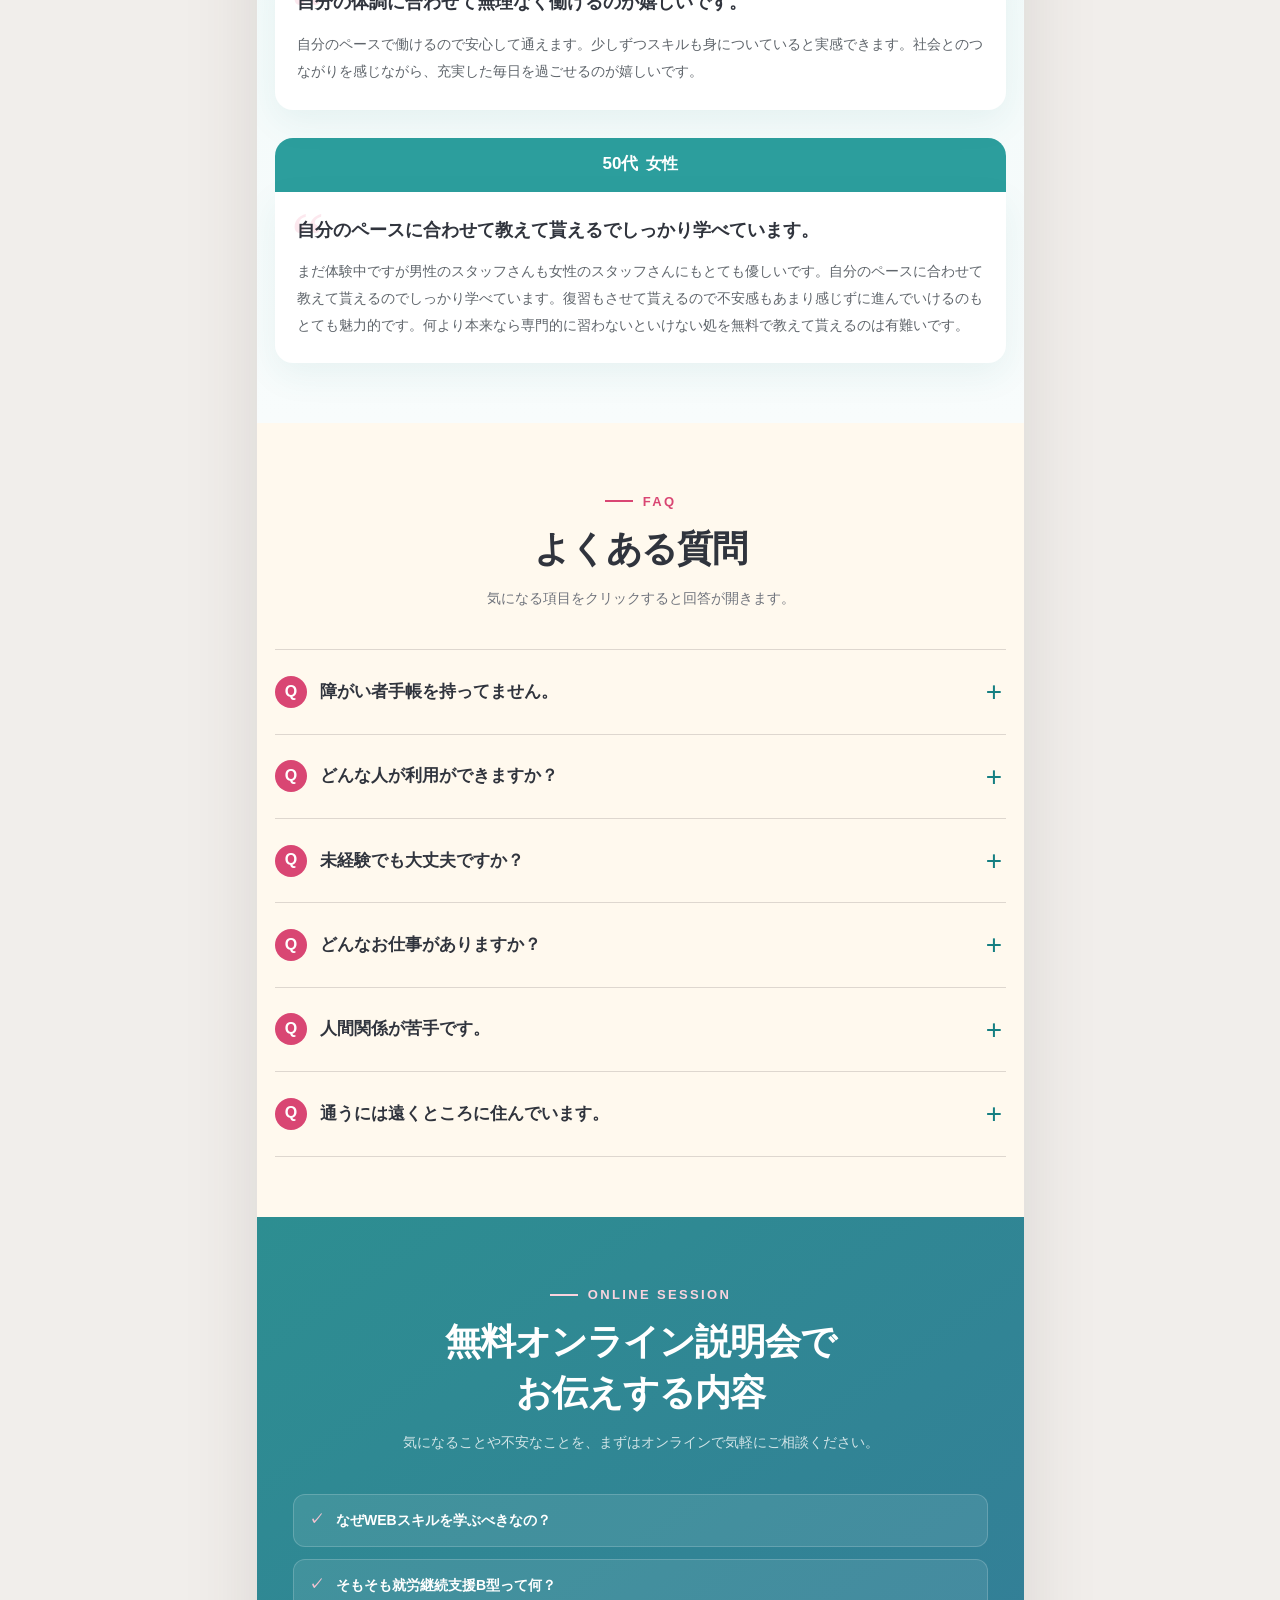
==== commit a9a075f9: "Split comic into fast-loading image segments" ====
--- a/index.html
+++ b/index.html
@@ -6,6 +6,7 @@
     <meta name="description" content="SNS・YouTube専門の就労継続支援B型 シャマル誉田。デザイン・動画編集・音楽を、自分のペースで学びながら働けます。" />
     <meta name="theme-color" content="#fff8f5" />
     <title>シャマル誉田｜SNS・YouTube専門の就労継続支援B型</title>
+    <link rel="preload" as="image" href="img/comic-lp-part-01-20261104.webp" fetchpriority="high" />
     <link rel="stylesheet" href="style.css?v=20261030-5" />
   </head>
   <body>
@@ -55,7 +56,11 @@
           <p>はじめての方にも、働き方や日々の様子を<br />やさしい物語でご紹介します。</p>
         </div>
         <div class="comic__frame">
-          <img class="comic__base" src="img/comic-lp-optimized-20261104.webp" alt="在宅でSNSの仕事を知った女性がシャマル誉田を見学し、動画編集などの仕事に前向きに取り組むまでを描いた漫画。" width="1000" height="6519" loading="lazy" />
+          <img class="comic__base" src="img/comic-lp-part-01-20261104.webp" alt="在宅でSNSの仕事を知った女性がシャマル誉田を見学し、動画編集などの仕事に前向きに取り組むまでを描いた漫画。" width="900" height="1173" loading="eager" decoding="sync" fetchpriority="high" />
+          <img class="comic__base" src="img/comic-lp-part-02-20261104.webp" alt="" width="900" height="1174" loading="eager" decoding="sync" />
+          <img class="comic__base" src="img/comic-lp-part-03-20261104.webp" alt="" width="900" height="1173" loading="eager" decoding="sync" />
+          <img class="comic__base" src="img/comic-lp-part-04-20261104.webp" alt="" width="900" height="1174" loading="eager" decoding="sync" />
+          <img class="comic__base" src="img/comic-lp-part-05-20261104.webp" alt="" width="900" height="1173" loading="eager" decoding="sync" />
         </div>
         <a class="cta-button comic__button" href="https://timerex.net/s/shamaru_4b67/d1ec0ae7/"><span>無料オンライン説明会を予約</span><span aria-hidden="true">→</span></a>
       </section>
